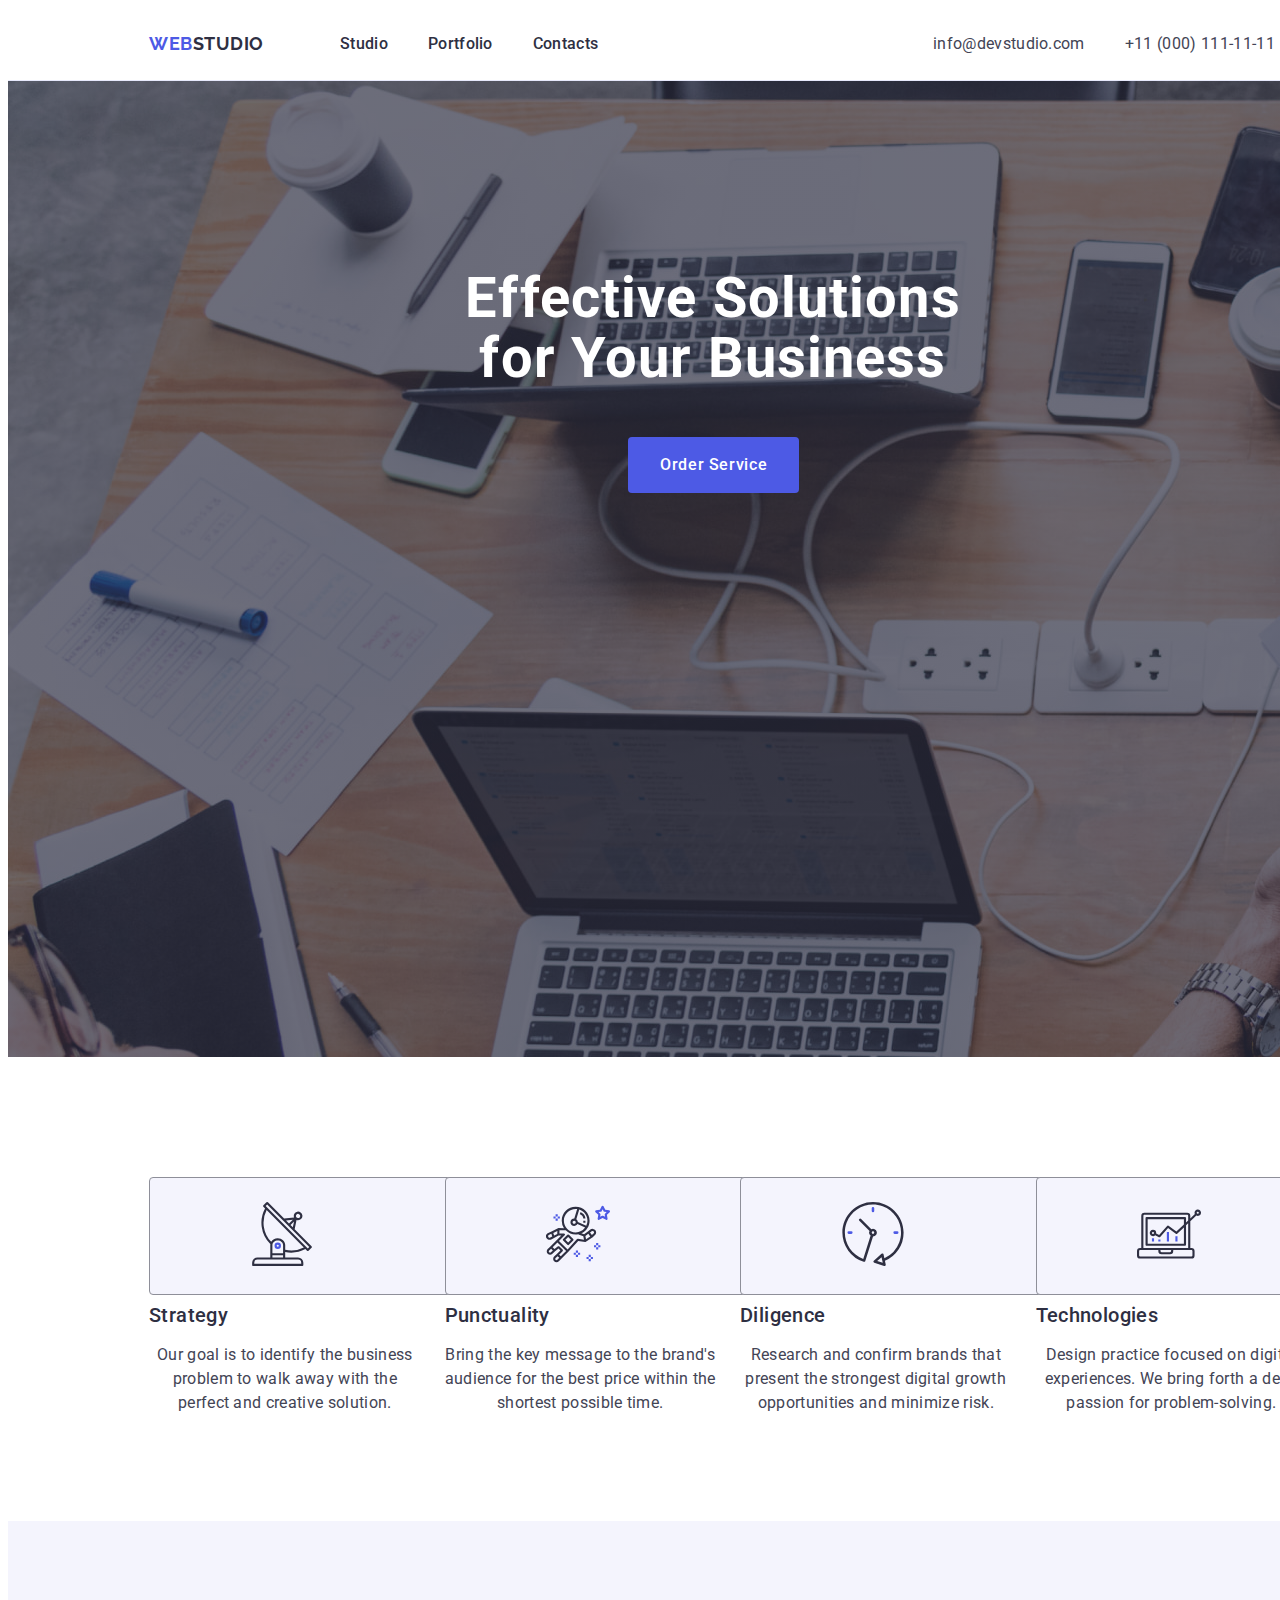
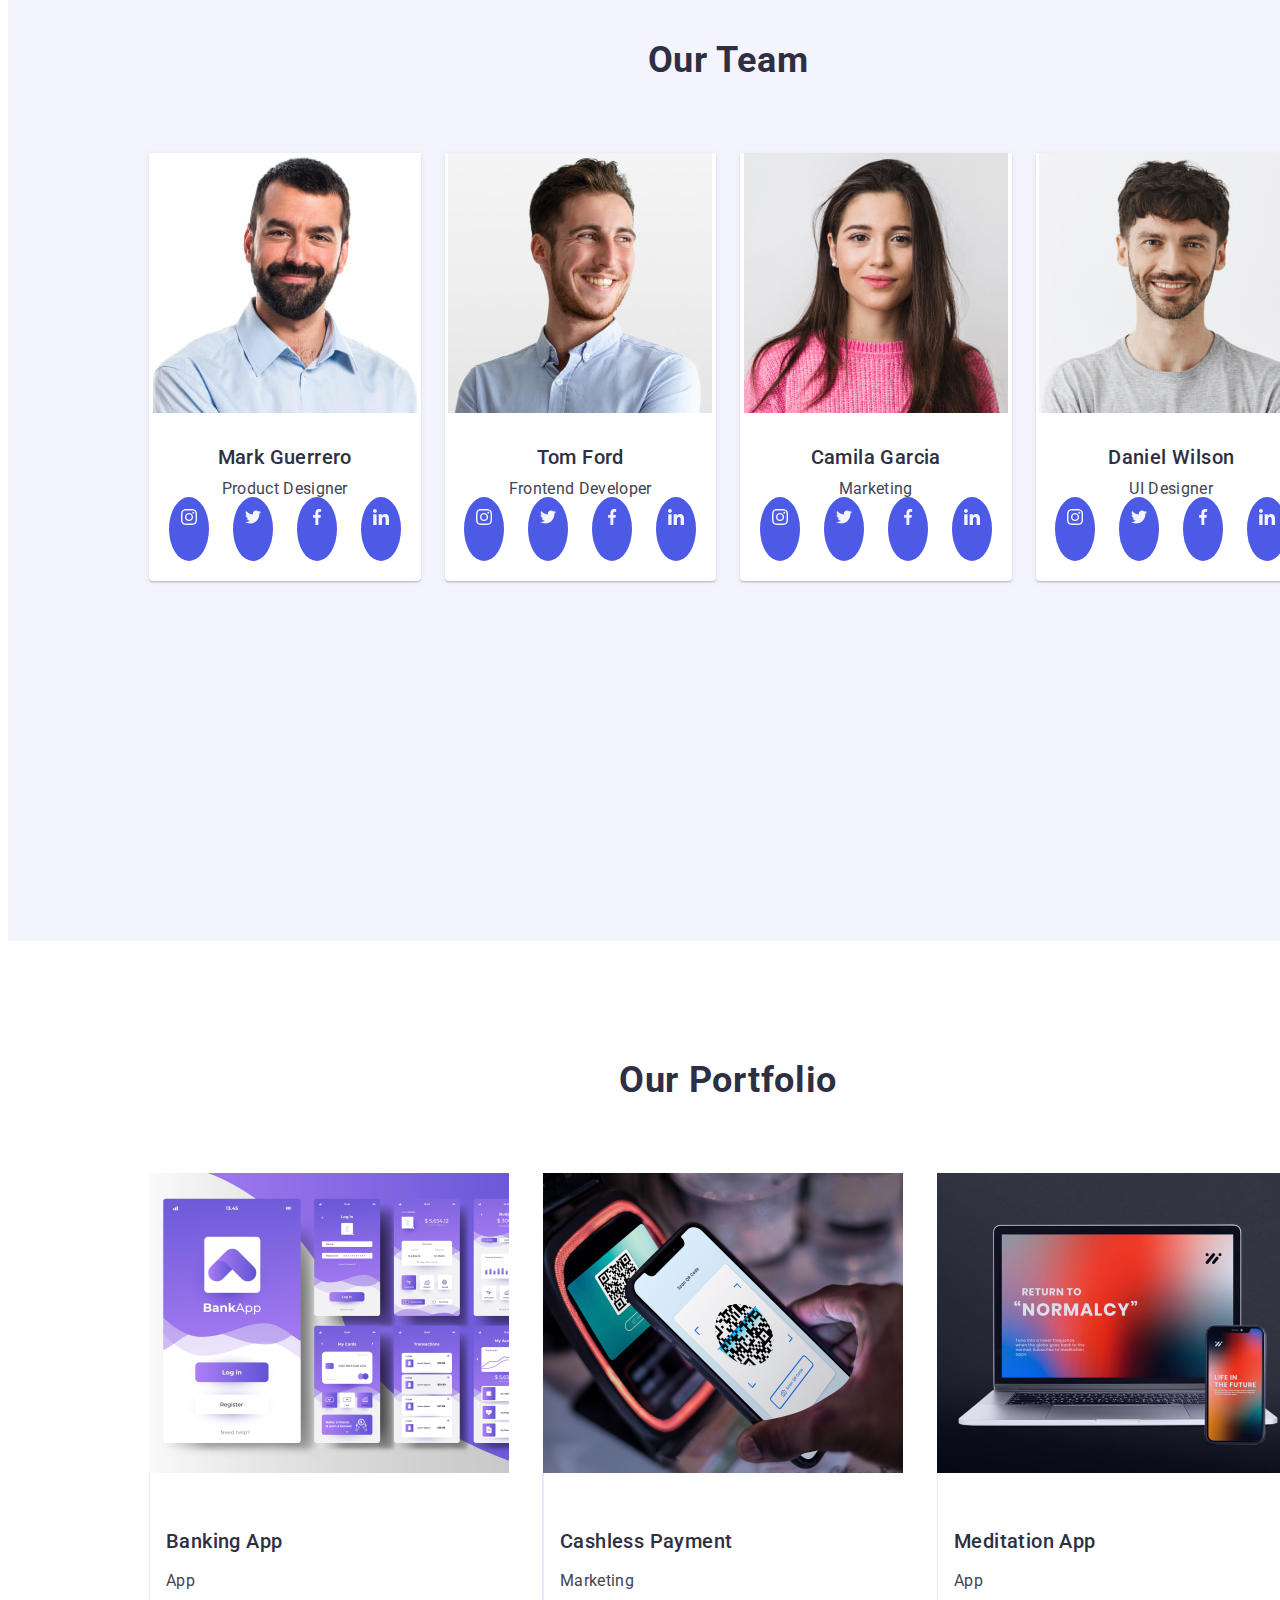
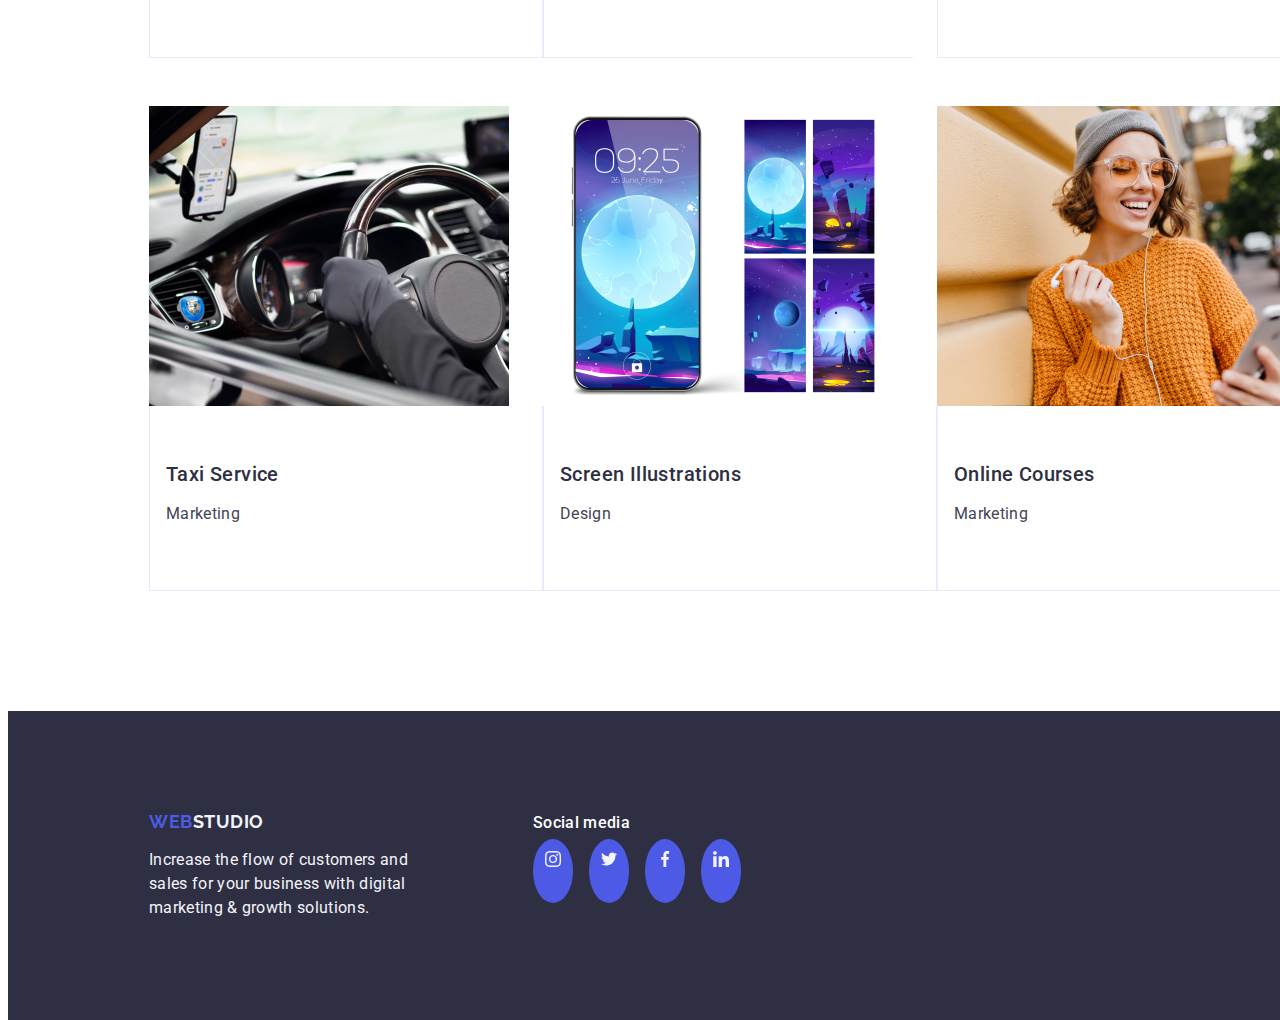
==== index.html @ 37018d2a "add all files" ====
<!DOCTYPE html>
<html lang="en">
  <head>
    <meta charset="UTF-8" />
    <meta name="viewport" content="width=device-width, initial-scale=1.0" />
    <link rel="preconnect" href="https://fonts.googleapis.com" />
    <link rel="preconnect" href="https://fonts.gstatic.com" crossorigin />
    <link
      href="https://fonts.googleapis.com/css2?family=Raleway:wght@700&family=Roboto:wght@400;500;700&display=swap"
      rel="stylesheet"
    />
    <link
      rel="stylesheet"
      href="https://cdnjs.cloudflare.com/ajax/libs/modern-normalize/3.0.1/modern-normalize.min.css"
      integrity="sha512-q6WgHqiHlKyOqslT/lgBgodhd03Wp4BEqKeW6nNtlOY4quzyG3VoQKFrieaCeSnuVseNKRGpGeDU3qPmabCANg=="
      crossorigin="anonymous"
      referrerpolicy="no-referrer"
    />
    <link rel="stylesheet" href="./css/styles.css" />
    <title>WebStudio</title>
  </head>
  <body>
    <svg xmlns="http://www.w3.org/2000/svg" width="752" height="32">
      <symbol id="antenna-icon" viewBox="0 0 32 32">
        <path
          fill="#2e2f42"
          d="m30.773 22.098-8.443-8.505.937-4.615c.242.094.499.144.758.146h.006a2.159 2.159 0 1 0-2.008-1.435l-4.96.605L8.972.161a.534.534 0 0 0-.377-.16.532.532 0 0 0-.373.155L6.709 1.66a.534.534 0 0 0 0 .754l.814.826a14.943 14.943 0 0 0 2.519 17.663.513.513 0 0 0 .146.098c-.034.18-.051.364-.052.547v6.187h-6.4a2.67 2.67 0 0 0-2.667 2.667v1.067c0 .295.239.533.533.533h24.533a.533.533 0 0 0 .533-.533v-1.067a2.67 2.67 0 0 0-2.667-2.667h-6.4v-2.742a15.09 15.09 0 0 0 3.049.32 14.854 14.854 0 0 0 7.04-1.783l.818.823a.534.534 0 0 0 .377.16.532.532 0 0 0 .373-.155l1.513-1.504a.534.534 0 0 0 0-.754zM23.28 6.233a1.067 1.067 0 1 1 .753 1.822h-.003a1.067 1.067 0 0 1-.747-1.823h-.002zm-1.256 3.505-.598 2.946-1.175-1.182 1.774-1.763zm-.605-.902-1.92 1.909-1.485-1.493 3.405-.415zM24.004 28.8a1.6 1.6 0 0 1 1.6 1.6v.533H2.137V30.4a1.6 1.6 0 0 1 1.6-1.6h20.267zm-7.467-2.133v1.067h-5.333v-1.067h5.333zM11.204 25.6v-4.053c0-1.294 1.196-2.347 2.667-2.347s2.667 1.053 2.667 2.347V25.6h-5.333zm6.4-1.696v-2.357c0-1.882-1.675-3.413-3.733-3.413a3.8 3.8 0 0 0-3.281 1.786A13.87 13.87 0 0 1 8.311 4.033l18.602 18.708a13.818 13.818 0 0 1-9.309 1.163zm11.289-.684L7.836 2.039l.755-.752 7.935 7.98c.004 0 .006.007.01.01l13.115 13.191-.757.752z"
        />
        <path
          fill="#4d5ae5"
          d="M13.876 20.267h-.005a1.6 1.6 0 1 0-.004 3.2h.005a1.6 1.6 0 1 0 .004-3.2zm.373 1.978a.534.534 0 0 1-.752-.756.534.534 0 0 1 .373-.155.534.534 0 0 1 .374.911h.005z"
        />
      </symbol>
      <symbol id="astronaut-icon" viewBox="0 0 32 32">
        <path
          fill="#4d5ae5"
          d="M31.974 4.524a.534.534 0 0 0-.43-.363l-1.91-.278-.855-1.731c-.179-.365-.777-.365-.956 0l-.855 1.731-1.91.278a.535.535 0 0 0-.296.91l1.383 1.348-.326 1.903c-.034.2.048.402.212.522a.53.53 0 0 0 .562.04l1.709-.899 1.709.899a.536.536 0 0 0 .775-.563l-.326-1.903 1.383-1.348a.536.536 0 0 0 .135-.547zm-2.463 1.327a.534.534 0 0 0-.153.472l.191 1.114-1-.526a.533.533 0 0 0-.498 0l-1.001.526.191-1.114a.534.534 0 0 0-.153-.472l-.81-.789 1.119-.163a.532.532 0 0 0 .402-.292l.5-1.013.5 1.013a.535.535 0 0 0 .402.292l1.119.163-.809.789zM26.133 20.522h-1.067v1.067h1.067v-1.067zM26.133 22.656h-1.067v1.067h1.067v-1.067zM27.2 21.589h-1.067v1.067H27.2v-1.067zM25.067 21.589H24v1.067h1.067v-1.067zM22.4 26.389h-1.067v1.067H22.4v-1.067zM22.4 28.522h-1.067v1.067H22.4v-1.067zM23.467 27.456H22.4v1.067h1.067v-1.067zM21.333 27.456h-1.067v1.067h1.067v-1.067zM16 24.256h-1.067v1.067H16v-1.067zM16 26.389h-1.067v1.067H16v-1.067zM17.067 25.322H16v1.067h1.067v-1.067zM14.933 25.322h-1.067v1.067h1.067v-1.067zM5.867 6.122H4.8v1.067h1.067V6.122zM5.867 8.255H4.8v1.067h1.067V8.255z"
        />
        <path
          fill="#4d5ae5"
          d="M6.933 7.189H5.866v1.067h1.067V7.189zM4.8 7.189H3.733v1.067H4.8V7.189z"
        />
        <path
          fill="#2e2f42"
          d="M24.715 14.159a1.775 1.775 0 0 0-1.188-.705 1.778 1.778 0 0 0-1.34.352l-1.252.96-1.898 1.417-1.358-.541c2.421-1.086 4.114-3.508 4.114-6.32 0-3.823-3.123-6.933-6.961-6.933s-6.961 3.11-6.961 6.933a6.86 6.86 0 0 0 1.12 3.758l-2.764-.024h-.005c-.009 0-.015.004-.023.005a.515.515 0 0 0-.155.031l-.038.013c-.006.003-.013.003-.019.006l-3.233 1.596-.001.001-1.893.911a.397.397 0 0 0-.063.035 1.779 1.779 0 0 0-.598 2.295c.22.429.595.745 1.056.889a1.776 1.776 0 0 0 1.378-.128l1.388-.738 2.264-1.169 1.357-.008L2.2 22.211l-.002.001-1.339 1.333c-.316.315-.49.732-.49 1.178s.174.863.49 1.179c.325.323.752.485 1.179.485s.854-.162 1.18-.485l1.314-1.309 1.741-1.3.901.897-1.762 1.754-.002.001-1.339 1.333c-.316.315-.49.732-.49 1.178s.174.863.49 1.179c.325.323.753.485 1.18.485s.855-.162 1.18-.485l3.482-3.467.001-.002 1.01-1-.004-.004c.006-.006.015-.009.022-.015l5.166-5.658 3.471.494a.52.52 0 0 0 .262-.033c.018-.006.033-.015.05-.023.019-.01.039-.015.058-.027l3.213-2.133c.012-.008.018-.021.029-.029.013-.01.029-.014.041-.026l1.271-1.191c.662-.62.753-1.635.212-2.362zM2.13 17.77a.714.714 0 0 1-.558.052.717.717 0 0 1-.213-1.26l1.314-.632.449 1.313-.992.527zm3.498-1.828-1.548.8-.439-1.283 2.027-1.001-.04 1.484zm15.099-6.62a5.79 5.79 0 0 1-.599 2.559l-4.181-1.899a1.863 1.863 0 0 0-.788-1.388l1.464-4.86c2.378.756 4.105 2.974 4.105 5.588zm-11.789 0c0-3.235 2.644-5.867 5.894-5.867.253 0 .5.021.745.052l-1.432 4.754c-.019-.001-.037-.006-.057-.006-1.033 0-1.873.837-1.873 1.867s.84 1.867 1.873 1.867c.694 0 1.294-.383 1.618-.945l3.862 1.755a5.894 5.894 0 0 1-4.737 2.39c-3.25 0-5.894-2.632-5.894-5.867zm5.956.8c0 .441-.362.8-.806.8s-.806-.359-.806-.8c0-.441.362-.8.806-.8s.806.359.806.8zM2.465 25.146a.608.608 0 0 1-.854.001.592.592 0 0 1 0-.844l.962-.958.851.848-.959.955zm3.214 3.734a.608.608 0 0 1-.855.001.592.592 0 0 1 0-.844l.963-.959.852.848-.96.955zm3.481-3.469-.002.001-1.765 1.76-.852-.848 1.763-1.755.002-.001c.04-.04.065-.088.09-.135.007-.014.02-.026.026-.04.017-.041.019-.085.026-.129.003-.025.014-.047.014-.073 0-.036-.013-.07-.02-.106-.006-.032-.006-.065-.019-.095a.55.55 0 0 0-.091-.138c-.01-.012-.014-.027-.025-.038h-.001l-.001-.002-1.607-1.6c-.017-.017-.039-.024-.058-.038a.507.507 0 0 0-.087-.058.515.515 0 0 0-.093-.033.507.507 0 0 0-.103-.02.5.5 0 0 0-.095.005.53.53 0 0 0-.104.02.477.477 0 0 0-.094.045c-.02.011-.042.015-.061.029L4.23 23.486l-.901-.897 2.399-2.386 4.361 4.289-.928.919zm6.819-7.017c-.015-.002-.03.004-.045.003a.556.556 0 0 0-.3.075.492.492 0 0 0-.083.061c-.013.011-.028.017-.04.029l-4.698 5.146-4.328-4.257 2.833-2.818a.534.534 0 0 0-.379-.911v-.001l-2.219.013.028-1.607 3.104.027a6.947 6.947 0 0 0 4.981 2.101c.437 0 .864-.045 1.279-.123.04.032.079.065.13.085l2.41.96.152.758.178.885-3.003-.427zm4.041.178-.313-1.558 1.446-1.08.947 1.257-2.08 1.381zm3.754-2.831-.838.785-.931-1.236.831-.637a.735.735 0 0 1 .543-.143.718.718 0 0 1 .48.284.713.713 0 0 1-.085.947z"
        />
        <path
          fill="#2e2f42"
          d="m13.602 18.544-2.143-2.133a.534.534 0 0 0-.753 0l-2.142 2.133a.537.537 0 0 0 0 .756l2.142 2.133a.536.536 0 0 0 .753 0l2.143-2.133a.535.535 0 0 0 0-.756zm-2.519 1.759-1.387-1.381 1.387-1.381 1.387 1.381-1.387 1.381zM17.164 5.071l-.258 1.036c.071.018 1.738.452 1.738 2.149h1.067c0-2.017-1.666-2.965-2.547-3.185zM19.711 9.322h-1.067v1.067h1.067V9.322z"
        />
      </symbol>
      <symbol id="clock-icon" viewBox="0 0 32 32">
        <path
          fill="#2e2f42"
          d="M31.297 15.301C31.295 6.849 24.442-.002 15.989 0S.686 6.855.688 15.308a15.304 15.304 0 0 0 10.649 14.576.662.662 0 0 0 .529-.065.637.637 0 0 0 .283-.356l3.865-12.25a1.912 1.912 0 1 0-.84-3.635l-5.106-5.107a.637.637 0 0 0-.902.902l5.103 5.109a1.876 1.876 0 0 0 .536 2.309l-3.683 11.673C3.844 25.783.118 17.71 2.799 10.432S13.553-.572 20.831 2.109c7.278 2.681 11.004 10.754 8.323 18.032a14.042 14.042 0 0 1-7.462 7.973l-.398-1.874a.637.637 0 0 0-1.049-.344l-3.837 3.426a.637.637 0 0 0 .231 1.084l4.899 1.564a.638.638 0 0 0 .819-.74l-.391-1.839a15.255 15.255 0 0 0 9.329-14.089zm-15.305-.637a.638.638 0 1 1 0 1.277.638.638 0 0 1 0-1.277zm2.101 14.864 2.184-1.948.603 2.84-2.787-.892z"
        />
        <path
          fill="#4d5ae5"
          d="M15.354 3.185V4.46a.638.638 0 1 0 1.276 0V3.185a.638.638 0 0 0-1.276 0zM3.876 14.664a.638.638 0 0 0 0 1.276h1.275a.638.638 0 1 0 0-1.276H3.876zM28.108 15.939a.638.638 0 1 0 0-1.276h-1.275a.638.638 0 0 0 0 1.276h1.275z"
        />
      </symbol>
      <symbol id="diagram-icon" viewBox="0 0 32 32">
        <path
          fill="#4d5ae5"
          d="M14.925 14.965h1.066v4.798h-1.066v-4.797zM19.19 17.097h1.066v2.665H19.19v-2.665zM10.661 18.696h1.066v1.066h-1.066v-1.066zM7.463 18.163h1.066v1.599H7.463v-1.599z"
        />
        <path
          fill="#2e2f42"
          d="M1.599 28.291h25.587a1.6 1.6 0 0 0 1.599-1.599V24.56a1.6 1.6 0 0 0-1.599-1.599h-.533V9.668L29.681 6.8a1.608 1.608 0 1 0-.746-.763L26.654 8.2V6.97a1.6 1.6 0 0 0-1.599-1.599H3.733A1.6 1.6 0 0 0 2.134 6.97v15.992h-.533a1.6 1.6 0 0 0-1.599 1.599v2.132a1.6 1.6 0 0 0 1.599 1.599zM30.384 4.837a.533.533 0 1 1 0 1.067.533.533 0 0 1 0-1.067zM3.198 6.969c0-.294.239-.533.533-.533h21.322c.294 0 .533.239.533.533v2.239l-1.066 1.013V8.035a.533.533 0 0 0-.533-.533H4.797a.533.533 0 0 0-.533.533v13.326c0 .294.239.533.533.533h19.19a.533.533 0 0 0 .533-.533v-9.674l1.066-1.01v12.284H3.198V6.969zm4.798 6.93a1.598 1.598 0 1 0 1.107 2.749l1.853.93a.532.532 0 0 0 .636-.123l3.939-4.431 3.872 2.901a.533.533 0 0 0 .686-.039l3.365-3.188v8.131H5.33V8.569h18.124v2.66l-3.771 3.572-3.904-2.927a.533.533 0 0 0-.718.072l-3.993 4.493-1.493-.746c.011-.064.018-.129.02-.193a1.6 1.6 0 0 0-1.599-1.599zm.533 1.599a.533.533 0 1 1-1.067 0 .533.533 0 0 1 1.067 0zm3.198 8.529h5.331v.533a.533.533 0 0 1-.533.533h-4.264a.533.533 0 0 1-.533-.533v-.533zm-10.661.533c0-.294.239-.533.533-.533h9.062v.533a1.6 1.6 0 0 0 1.599 1.599h4.264a1.6 1.6 0 0 0 1.599-1.599v-.533h9.062c.294 0 .533.239.533.533v2.132a.533.533 0 0 1-.533.533H1.598a.533.533 0 0 1-.533-.533V24.56z"
        />
      </symbol>
      <symbol id="facebook-icon" viewBox="0 0 32 32">
        <path
          fill="#f4f4fd"
          d="M21.329 5.313h2.921V.225C23.746.156 22.013 0 19.994 0c-4.212 0-7.097 2.649-7.097 7.519V12H8.249v5.688h4.648V32h5.699V17.689h4.46l.708-5.688h-5.169V8.082c.001-1.644.444-2.769 2.735-2.769z"
        />
      </symbol>
      <symbol id="instagram-icon" viewBox="0 0 32 32">
        <path
          fill="#f4f4fd"
          d="M31.969 9.408c-.075-1.7-.35-2.869-.744-3.882a7.803 7.803 0 0 0-1.85-2.838A7.867 7.867 0 0 0 26.543.844C25.524.45 24.361.175 22.661.1 20.948.019 20.404 0 16.06 0s-4.888.019-6.595.094c-1.7.075-2.869.35-3.882.744a7.803 7.803 0 0 0-2.838 1.85A7.867 7.867 0 0 0 .901 5.52C.507 6.539.232 7.702.157 9.402c-.081 1.713-.1 2.257-.1 6.601s.019 4.888.094 6.595c.075 1.7.35 2.869.744 3.882a7.895 7.895 0 0 0 1.85 2.838 7.867 7.867 0 0 0 2.832 1.844c1.019.394 2.182.669 3.882.744 1.706.075 2.25.094 6.595.094s4.888-.019 6.595-.094c1.7-.075 2.869-.35 3.882-.744a8.181 8.181 0 0 0 4.682-4.682c.394-1.019.669-2.182.744-3.882.075-1.707.094-2.25.094-6.595s-.006-4.888-.081-6.595zm-2.882 13.065c-.069 1.563-.331 2.407-.55 2.969a5.31 5.31 0 0 1-3.038 3.038c-.563.219-1.413.481-2.969.55-1.688.075-2.194.094-6.464.094s-4.782-.019-6.464-.094c-1.563-.069-2.407-.331-2.969-.55a4.926 4.926 0 0 1-1.838-1.194 4.974 4.974 0 0 1-1.194-1.838c-.219-.563-.481-1.413-.55-2.969-.075-1.688-.094-2.194-.094-6.464s.019-4.782.094-6.464c.069-1.563.331-2.407.55-2.969a4.868 4.868 0 0 1 1.2-1.838A4.974 4.974 0 0 1 6.639 3.55c.563-.219 1.413-.481 2.969-.55 1.688-.075 2.194-.094 6.464-.094 4.276 0 4.782.019 6.464.094 1.563.069 2.407.331 2.969.55a4.914 4.914 0 0 1 1.838 1.194 4.974 4.974 0 0 1 1.194 1.838c.219.563.481 1.413.55 2.969.075 1.688.094 2.194.094 6.464s-.019 4.77-.094 6.458z"
        />
        <path
          fill="#f4f4fd"
          d="M16.059 7.783c-4.538 0-8.22 3.682-8.22 8.22s3.682 8.22 8.22 8.22 8.22-3.682 8.22-8.22-3.682-8.22-8.22-8.22zm0 13.552a5.333 5.333 0 0 1 0-10.664 5.333 5.333 0 0 1 0 10.664zM26.524 7.458a1.919 1.919 0 1 1-3.838 0 1.919 1.919 0 0 1 3.838 0z"
        />
      </symbol>
      <symbol id="linkedin-icon" viewBox="0 0 32 32">
        <path
          fill="#f4f4fd"
          d="M31.992 32v-.001H32V20.263c0-5.741-1.236-10.164-7.948-10.164-3.227 0-5.392 1.771-6.276 3.449h-.093v-2.913h-6.364v21.364h6.627V21.42c0-2.785.528-5.479 3.977-5.479 3.399 0 3.449 3.179 3.449 5.657v10.401h6.62zM.528 10.636h6.635V32H.528V10.636zM3.843 0C1.722 0 0 1.721 0 3.843s1.721 3.879 3.843 3.879c2.121 0 3.843-1.757 3.843-3.879A3.846 3.846 0 0 0 3.843 0z"
        />
      </symbol>
      <symbol id="twitter-icon" viewBox="0 0 32 32">
        <path
          fill="#f4f4fd"
          d="M32 6.078c-1.19.522-2.458.868-3.78 1.036a6.523 6.523 0 0 0 2.886-3.626 13.11 13.11 0 0 1-4.16 1.588A6.574 6.574 0 0 0 22.154 3c-3.632 0-6.556 2.948-6.556 6.562 0 .52.044 1.02.152 1.496-5.454-.266-10.28-2.88-13.522-6.862a6.605 6.605 0 0 0-.898 3.316 6.57 6.57 0 0 0 2.914 5.452 6.479 6.479 0 0 1-2.964-.808v.072c0 3.188 2.274 5.836 5.256 6.446a6.548 6.548 0 0 1-1.72.216 5.8 5.8 0 0 1-1.242-.112c.85 2.598 3.262 4.508 6.13 4.57a13.182 13.182 0 0 1-8.134 2.798c-.538 0-1.054-.024-1.57-.09A18.469 18.469 0 0 0 10.064 29c12.072 0 18.672-10 18.672-18.668 0-.29-.01-.57-.024-.848A13.087 13.087 0 0 0 32 6.078z"
        />
      </symbol>
    </svg>
    <header class="top-line">
      <div class="container header-cont">
        <nav class="header">
          <a href="./index.html" class="link-logo webstudio"
            >Web<span class="logo">Studio</span></a
          >
          <ul class="nav">
            <li><a class="link" href="./index.html">Studio</a></li>
            <li><a class="link" href="">Portfolio</a></li>
            <li><a class="link" href="">Contacts</a></li>
          </ul>
        </nav>
        <address class="contacts">
          <ul class="cont">
            <li class="cont-addr">
              <a class="email" href="mailto:info@devstudio.com"
                >info@devstudio.com</a
              >
            </li>
            <li class="cont-addr">
              <a class="tel" href="tel:+110001111111">+11 (000) 111-11-11</a>
            </li>
          </ul>
        </address>
      </div>
    </header>
    <main>
      <section class="hero-image effect">
        <div class="container">
          <h1 class="solutions">Effective Solutions for Your Business</h1>
          <button class="btn" type="button">Order Service</button>
        </div>
      </section>
      <section class="section">
        <div class="container">
          <h2 class="our-team visually-hidden">Our advanced</h2>
          <ul class="advanced">
            <li class="adv">
              <div class="adv-icon">
                <svg class="icon" width="64" height="64">
                  <use href="#antenna-icon"></use>
                </svg>
              </div>
              <h3 class="advanced-list">Strategy</h3>
              <p class="adv-text">
                Our goal is to identify the business problem to walk away with
                the perfect and creative solution.
              </p>
            </li>
            <li class="adv">
              <div class="adv-icon">
                <svg class="icon" width="64" height="64">
                  <use href="#astronaut-icon"></use>
                </svg>
              </div>
              <h3 class="advanced-list">Punctuality</h3>
              <p class="adv-text">
                Bring the key message to the brand's audience for the best price
                within the shortest possible time.
              </p>
            </li>
            <li class="adv">
              <div class="adv-icon">
                <svg class="icon" width="64" height="64">
                  <use href="#clock-icon"></use>
                </svg>
              </div>
              <h3 class="advanced-list">Diligence</h3>
              <p class="adv-text">
                Research and confirm brands that present the strongest digital
                growth opportunities and minimize risk.
              </p>
            </li>
            <li class="adv">
              <div class="adv-icon">
                <svg class="icon" width="64" height="64">
                  <use href="#diagram-icon"></use>
                </svg>
              </div>
              <h3 class="advanced-list">Technologies</h3>
              <p class="adv-text">
                Design practice focused on digital experiences. We bring forth a
                deep passion for problem-solving.
              </p>
            </li>
          </ul>
        </div>
      </section>
      <section class="section backgr">
        <div class="container">
          <h2 class="our-team">Our Team</h2>
          <ul class="team">
            <li class="foto">
              <img
                src="./images/team/mark.jpg"
                alt="Mark Guerrero"
                width="264"
                height="260"
              />
              <div class="personal">
                <h3 class="advanced-list">Mark Guerrero</h3>
                <p class="adv-text">Product Designer</p>
                <ul class="social">
                  <li class="social-list">
                    <svg class="icon" width="16" height="16">
                      <use href="#instagram-icon"></use>
                    </svg>
                  </li>
                  <li class="social-list">
                    <svg class="icon" width="16" height="16">
                      <use href="#twitter-icon"></use>
                    </svg>
                  </li>
                  <li class="social-list">
                    <svg class="icon" width="16" height="16">
                      <use href="#facebook-icon"></use>
                    </svg>
                  </li>
                  <li class="social-list">
                    <svg class="icon" width="16" height="16">
                      <use href="#linkedin-icon"></use>
                    </svg>
                  </li>
                </ul>
              </div>
            </li>
            <li class="foto">
              <img
                src="./images/team/tom.jpg"
                alt="Tom Ford"
                width="264"
                height="260"
              />
              <div class="personal">
                <h3 class="advanced-list">Tom Ford</h3>
                <p class="adv-text">Frontend Developer</p>
                <ul class="social">
                  <li class="social-list">
                    <svg class="icon" width="16" height="16">
                      <use href="#instagram-icon"></use>
                    </svg>
                  </li>
                  <li class="social-list">
                    <svg class="icon" width="16" height="16">
                      <use href="#twitter-icon"></use>
                    </svg>
                  </li>
                  <li class="social-list">
                    <svg class="icon" width="16" height="16">
                      <use href="#facebook-icon"></use>
                    </svg>
                  </li>
                  <li class="social-list">
                    <svg class="icon" width="16" height="16">
                      <use href="#linkedin-icon"></use>
                    </svg>
                  </li>
                </ul>
              </div>
            </li>
            <li class="foto">
              <img
                src="./images/team/camila.jpg"
                alt="Camila Garcia"
                width="264"
                height="260"
              />
              <div class="personal">
                <h3 class="advanced-list">Camila Garcia</h3>
                <p class="adv-text">Marketing</p>
                <ul class="social">
                  <li class="social-list">
                    <svg class="icon" width="16" height="16">
                      <use href="#instagram-icon"></use>
                    </svg>
                  </li>
                  <li class="social-list">
                    <svg class="icon" width="16" height="16">
                      <use href="#twitter-icon"></use>
                    </svg>
                  </li>
                  <li class="social-list">
                    <svg class="icon" width="16" height="16">
                      <use href="#facebook-icon"></use>
                    </svg>
                  </li>
                  <li class="social-list">
                    <svg class="icon" width="16" height="16">
                      <use href="#linkedin-icon"></use>
                    </svg>
                  </li>
                </ul>
              </div>
            </li>
            <li class="foto">
              <img
                src="./images/team/daniel.jpg"
                alt="Daniel Wilson"
                width="264"
                height="260"
              />
              <div class="personal">
                <h3 class="advanced-list">Daniel Wilson</h3>
                <p class="adv-text">UI Designer</p>
                <ul class="social">
                  <li class="social-list">
                    <svg class="icon" width="16" height="16">
                      <use href="#instagram-icon"></use>
                    </svg>
                  </li>
                  <li class="social-list">
                    <svg class="icon" width="16" height="16">
                      <use href="#twitter-icon"></use>
                    </svg>
                  </li>
                  <li class="social-list">
                    <svg class="icon" width="16" height="16">
                      <use href="#facebook-icon"></use>
                    </svg>
                  </li>
                  <li class="social-list">
                    <svg class="icon" width="16" height="16">
                      <use href="#linkedin-icon"></use>
                    </svg>
                  </li>
                </ul>
              </div>
            </li>
          </ul>
        </div>
      </section>
      <section class="section">
        <div class="container">
          <h2 class="our-team">Our Portfolio</h2>
          <ul class="portf-list">
            <li class="portf-table">
              <img
                src="./images/portfolio/banking-app.jpg"
                alt="Banking app"
                width="360"
                height="300"
              />
              <div class="portf-img">
                <h3 class="advanced-list">Banking App</h3>
                <p class="adv-text">App</p>
              </div>
            </li>
            <li class="portf-table over">
              <img
                src="./images/portfolio/cashless-payment.jpg"
                alt="Cashless payment"
                width="360"
                height="300"
              />
              <div class="overlay">
                14 Stylish and User-Friendly App Design Concepts · Task Manager
                App · Calorie Tracker App · Exotic Fruit Ecommerce App · Cloud
                Storage App
              </div>
              <div class="portf-img">
                <h3 class="advanced-list">Cashless Payment</h3>
                <p class="adv-text">Marketing</p>
              </div>
            </li>
            <li class="portf-table">
              <img
                src="./images/portfolio/meditation-app.jpg"
                alt="Meditation app"
                width="360"
                height="300"
              />
              <div class="portf-img">
                <h3 class="advanced-list">Meditation App</h3>
                <p class="adv-text">App</p>
              </div>
            </li>
            <li class="portf-table">
              <img
                src="./images/portfolio/taxi-service.jpg"
                alt="Taxi service"
                width="360"
                height="300"
              />
              <div class="portf-img">
                <h3 class="advanced-list">Taxi Service</h3>
                <p class="adv-text">Marketing</p>
              </div>
            </li>
            <li class="portf-table">
              <img
                src="./images/portfolio/screen-illustrations.jpg"
                alt="Screen illustrations"
                width="360"
                height="300"
              />
              <div class="portf-img">
                <h3 class="advanced-list">Screen Illustrations</h3>
                <p class="adv-text">Design</p>
              </div>
            </li>
            <li class="portf-table">
              <img
                src="./images/portfolio/online-courses.jpg"
                alt="Online courses"
                width="360"
                height="300"
              />
              <div class="portf-img">
                <h3 class="advanced-list">Online Courses</h3>
                <p class="adv-text">Marketing</p>
              </div>
            </li>
          </ul>
        </div>
      </section>
    </main>
    <footer class="foot">
      <div class="container footer">
        <div>
          <a href="./index.html" class="link-logo"
            >Web<span class="logo-foot">Studio</span></a
          >
          <p class="text-foot">
            Increase the flow of customers and sales for your business with
            digital marketing & growth solutions.
          </p>
        </div>
        <div class="social-media">
          <p class="social-foot-text">Social media</p>
          <ul class="social-foot">
            <li class="social-list">
              <svg class="icon" width="16" height="16">
                <use href="#instagram-icon"></use>
              </svg>
            </li>
            <li class="social-list">
              <svg class="icon" width="16" height="16">
                <use href="#twitter-icon"></use>
              </svg>
            </li>
            <li class="social-list">
              <svg class="icon" width="16" height="16">
                <use href="#facebook-icon"></use>
              </svg>
            </li>
            <li class="social-list">
              <svg class="icon" width="16" height="16">
                <use href="#linkedin-icon"></use>
              </svg>
            </li>
          </ul>
        </div>
      </div>
    </footer>
  </body>
</html>
---- css/styles.css ----
body {
  font-family: "Roboto", sans-serif;
  font-weight: 400;
  font-style: normal;
  color: #434455;
  background: #fff;
  width: 1440px;
  height: 3300px;
  min-height: 100vh;
  display: flex;
  flex-direction: column;
}
h1,
h2,
h3,
h4,
h5,
h6,
p {
  margin-top: 0;
  margin-bottom: 0;
}

ul {
  margin-top: 0;
  margin-bottom: 0;
  padding-left: 0;
}
img {
  display: block;
}
.container {
  width: 1158px;
  margin: 0 auto;
  padding: 0 15px;
}
.header {
  display: flex;
  align-items: center;
}
.header-cont {
  display: flex;
}

.roboto-medium {
  font-family: "Roboto", sans-serif;
  font-weight: 500;
  font-style: normal;
}

.roboto-bold {
  font-family: "Roboto", sans-serif;
  font-weight: 700;
  font-style: normal;
}

.raleway-bold {
  font-family: "Raleway", sans-serif;
  font-optical-sizing: auto;
  font-weight: 700;
  font-style: normal;
}
.top-line {
  background: #fff;
  width: 1440px;
  height: 72px;
  border-bottom: 1px solid #e7e9fc;
}
.link-logo {
  font-weight: 700;
  font-size: 18px;
  line-height: 1.17;
  letter-spacing: 0.03em;
  text-transform: uppercase;
  color: #4d5ae5;
  font-family: "Raleway", sans-serif;
  display: inline-block;
  margin-bottom: 16px;
}
.webstudio {
  display: flex;
  align-items: center;
  justify-content: flex-start;
  flex-direction: row;
  gap: 0px;
  width: 115px;
  height: 24px;
  margin-top: 24px;
  margin-bottom: 24px;
  margin-right: 76px;
}
.nav {
  display: flex;
  align-items: flex-start;
  justify-content: flex-start;
  flex-direction: row;
  gap: 40px;
  width: 261px;
  height: 24px;
  margin-top: 24px;
  margin-bottom: 24px;
  margin-right: 332px;
}

.logo {
  text-transform: uppercase;
  font-weight: 700;
  font-size: 18px;
  line-height: 1.17;
  letter-spacing: 0.03em;
  text-transform: uppercase;
  color: #2e2f42;
  font-family: "Raleway", sans-serif;
}
.email {
  font-weight: 400;
  font-size: 16px;
  line-height: 1.5;
  letter-spacing: 0.02em;
  color: #434455;
  font-family: "Roboto", sans-serif;
  transition-property: color;
  transition-duration: 250ms;
  transition-timing-function: cubic-bezier(0.4, 0, 0.2, 1);
}
.email:hover {
  font-weight: 400;
  font-size: 16px;
  line-height: 1.5;
  letter-spacing: 0.02em;
  color: #404bbf;
  font-family: "Roboto", sans-serif;
}
.email:focus {
  font-weight: 400;
  font-size: 16px;
  line-height: 1.5;
  letter-spacing: 0.02em;
  color: #404bbf;
  font-family: "Roboto", sans-serif;
}
.tel {
  font-weight: 400;
  font-size: 16px;
  line-height: 1.5;
  letter-spacing: 0.02em;
  color: #434455;
  font-family: "Roboto", sans-serif;
  transition-property: color;
  transition-duration: 250ms;
  transition-timing-function: cubic-bezier(0.4, 0, 0.2, 1);
}
.tel:hover {
  font-weight: 400;
  font-size: 16px;
  line-height: 1.5;
  letter-spacing: 0.02em;
  color: #404bbf;
  font-family: "Roboto", sans-serif;
}
.tel:focus {
  font-weight: 400;
  font-size: 16px;
  line-height: 1.5;
  letter-spacing: 0.02em;
  color: #404bbf;
  font-family: "Roboto", sans-serif;
}
.cont {
  margin-top: 24px;
  margin-bottom: 24px;
  flex-direction: row;
  display: flex;
  align-items: flex-start;
  justify-content: flex-start;
  gap: 40px;
}
.contacts {
  font-style: normal;
  font-weight: 400;
  font-size: 16px;
  line-height: 1.5;
  letter-spacing: 0.02em;
  color: #434455;
  font-family: "Roboto", sans-serif;
  display: flex;
}

.effect {
  width: 1440px;
  height: 600px;
  padding: 188px 0;
}
.hero-image {
  background: #2e2f42;
  background-image: linear-gradient(
      to bottom,
      rgba(46, 47, 66, 0.7),
      rgba(46, 47, 66, 0.7)
    ),
    url(/images/background/people-office\ 1.jpg);
}
a {
  text-decoration: none;
}
main {
  flex-grow: 1;
}
.advanced {
  display: flex;
  height: 224px;
  justify-content: center;
  gap: 24px;
}
.adv {
  display: flex;
  align-items: flex-start;
  justify-content: flex-start;
  flex-direction: column;
  gap: 8px;
  width: calc((100% - 72px) / 4);
  height: 224px;
}

.advanced-list {
  font-weight: 500;
  font-size: 20px;
  line-height: 1.2;
  letter-spacing: 0.02em;
  color: #2e2f42;
  font-family: "Roboto", sans-serif;
  text-align: center;
  margin-bottom: 8px;
}
.adv-text {
  font-weight: 400;
  font-size: 16px;
  line-height: 1.5;
  letter-spacing: 0.02em;
  color: #434455;
  font-family: "Roboto", sans-serif;
  text-align: center;
  margin-bottom: 8px;
}
.adv-icon {
  border: 1px solid #8e8f99;
  border-radius: 4px;
  width: 264px;
  height: 112px;
  background: #f4f4fd;
  background-position: 0 0;
  padding: 24px 100px;
}
.our-team {
  font-weight: 700;
  font-size: 36px;
  line-height: 1.11;
  letter-spacing: 0.02em;
  text-align: center;
  color: #2e2f42;
  font-family: "Roboto", sans-serif;
  text-transform: capitalize;
  margin-bottom: 72px;
}
.foto {
  background-color: #ffffff;
  display: flex;
  align-items: center;
  justify-content: center;
  flex-direction: column;
  border-radius: 0 0 4px 4px;
  width: calc((100% - 72px) / 4);
  height: 428px;
  box-shadow: 0 2px 1px 0 rgba(46, 47, 66, 0.08),
    0 1px 1px 0 rgba(46, 47, 66, 0.16), 0 1px 6px 0 rgba(46, 47, 66, 0.08);
}
.personal {
  margin: 32px 16px;
}
.social-list {
  width: 40px;
  height: 40px;
  background-color: #4d5ae5;
  padding: 12px;
  border-radius: 50%;
}
.social {
  display: flex;
  align-items: center;
  justify-content: center;
  flex-direction: row;
  gap: 24px;
  width: 232px;
  height: 40px;
}

.link {
  display: flex;
  flex-direction: column;
  font-weight: 500;
  font-size: 16px;
  line-height: 1.5;
  letter-spacing: 0.02em;
  color: #2e2f42;
  font-family: "Roboto", sans-serif;
  transition-property: color;
  transition-duration: 250ms;
  transition-timing-function: cubic-bezier(0.4, 0, 0.2, 1);
}
.link:hover {
  font-weight: 500;
  font-size: 16px;
  line-height: 1.5;
  letter-spacing: 0.02em;
  color: #404bbf;
  font-family: "Roboto", sans-serif;
}
.link:hover::after {
  border-radius: 2px;
  width: 48px;
  height: 4px;
  background: #404bbf;
  content: "";
}
.link:focus {
  font-weight: 500;
  font-size: 16px;
  line-height: 1.5;
  letter-spacing: 0.02em;
  color: #404bbf;
  font-family: "Roboto", sans-serif;
}

ul {
  list-style-type: none;
}
.solutions {
  font-weight: 700;
  font-size: 56px;
  line-height: 1.07;
  letter-spacing: 0.02em;
  color: #fff;
  text-align: center;
  max-width: 496px;
  height: 120px;
  margin-left: 316px;
  margin-right: 316px;
  margin-bottom: 48px;
}
.btn {
  transition-property: background;
  transition-duration: 250ms;
  transition-timing-function: cubic-bezier(0.4, 0, 0.2, 1);
  font-family: "Roboto", sans-serif;
  font-weight: 500;
  font-size: 16px;
  line-height: 1.5;
  letter-spacing: 0.04em;
  color: #fff;
  background: #4d5ae5;
  cursor: pointer;
  margin-left: 479px;
  margin-right: 478px;
  margin-bottom: 48px;
  border-radius: 4px;
  min-width: 169px;
  height: 56px;
  padding: 16px 32px;
  display: block;
  align-items: flex-start;
  justify-content: flex-start;
  flex-direction: row;
  gap: 10px;
  border: none;
}
.btn:hover {
  font-family: "Roboto", sans-serif;
  font-weight: 500;
  font-size: 16px;
  line-height: 1.5;
  letter-spacing: 0.04em;
  color: #fff;
  background: #404bbf;
  cursor: pointer;
}
.btn:focus {
  font-family: "Roboto", sans-serif;
  font-weight: 500;
  font-size: 16px;
  line-height: 1.5;
  letter-spacing: 0.04em;
  color: #fff;
  background: #404bbf;
  cursor: pointer;
}
.visually-hidden {
  position: absolute;
  width: 1px;
  height: 1px;
  margin: -1px;
  border: 0;
  padding: 0;

  white-space: nowrap;
  clip-path: inset(100%);
  clip: rect(0 0 0 0);
  overflow: hidden;
}
.section {
  padding: 120px 0;
}
.backgr {
  background: #f4f4fd;
  height: 780px;
}
.team {
  display: flex;
  justify-content: center;
  gap: 24px;
}

.portf-img {
  display: flex;
  align-items: flex-start;
  justify-content: center;
  flex-direction: column;
  gap: 8px;
  border-bottom: 1px solid #e7e9fc;
  border-left: 1px solid #e7e9fc;
  border-right: 1px solid #e7e9fc;
  padding: 32px 16px;
  width: 360px;
  height: 120px;
}
.portf-list {
  display: flex;
  flex-wrap: wrap;
  column-gap: 24px;
  row-gap: 48px;
}
.portf-table {
  transition-property: box-shadow;
  transition-duration: 250ms;
  transition-timing-function: cubic-bezier(0.4, 0, 0.2, 1);
  width: calc((100% - 48px) / 3);
}
.portf-table:hover {
  box-shadow: 0 2px 1px 0 rgba(46, 47, 66, 0.08),
    0 1px 1px 0 rgba(46, 47, 66, 0.16), 0 1px 6px 0 rgba(46, 47, 66, 0.08);
}

.over {
  position: relative;
  overflow: hidden;
}
.over:hover .overlay {
  transform: translatey(0);
}
.overlay {
  padding: 40px 32px 168px 32px;
  font-weight: 400;
  font-size: 16px;
  line-height: 1.5;
  letter-spacing: 0.02em;
  color: #f4f4fd;
  font-family: "Roboto", sans-serif;
  position: absolute;
  top: 0;
  left: 0;
  width: 100%;
  height: 100%;
  background-color: #4d5ae5;

  transform: translatey(100%);
  transition: transform 250ms ease-in-out;
}
.foot {
  background: #2e2f42;
  width: 1440px;
  height: 312px;
  padding: 100px 0;
}
.footer {
  display: flex;
  align-items: flex-start;
  justify-content: flex-start;
  flex-direction: row;
}
.text-foot {
  font-weight: 400;
  font-size: 16px;
  line-height: 1.5;
  letter-spacing: 0.02em;
  color: #f4f4fd;
  font-family: "Roboto", sans-serif;
  max-width: 264px;
}
.logo-foot {
  text-transform: uppercase;
  font-weight: 700;
  font-size: 18px;
  line-height: 1.16667;
  letter-spacing: 0.03em;
  text-transform: uppercase;
  color: #f4f4fd;
  font-family: "Raleway", sans-serif;
}
.social-foot {
  display: flex;
  align-items: center;
  justify-content: center;
  flex-direction: row;
  gap: 16px;
  width: 208px;
  height: 40px;
}
.social-foot-text {
  font-weight: 500;
  font-size: 16px;
  line-height: 1.5;
  letter-spacing: 0.02em;
  color: #fff;
  font-family: "Roboto", sans-serif;
  margin-bottom: 16px;
}
.social-media {
  margin-left: 120px;
  width: 208px;
  height: 80px;
}

.icon {
  display: inline-block;
  background-repeat: no-repeat;
  background-image: url(sprite.svg);
}
.icon-antenna {
  width: 32px;
  height: 32px;
  background-position: 0 0;
}
.icon-astronaut-1 {
  width: 32px;
  height: 32px;
  background-position: -48px 0;
}
.icon-clock-1 {
  width: 32px;
  height: 32px;
  background-position: -96px 0;
}
.icon-diagram-1 {
  width: 32px;
  height: 32px;
  background-position: -144px 0;
}
.icon-facebook-1 {
  width: 32px;
  height: 32px;
  background-position: -192px 0;
}
.icon-instagram-2 {
  width: 32px;
  height: 32px;
  background-position: -240px 0;
}
.icon-linkedin-1 {
  width: 32px;
  height: 32px;
  background-position: -288px 0;
}
.icon-twitter-1 {
  width: 32px;
  height: 32px;
  background-position: -336px 0;
}
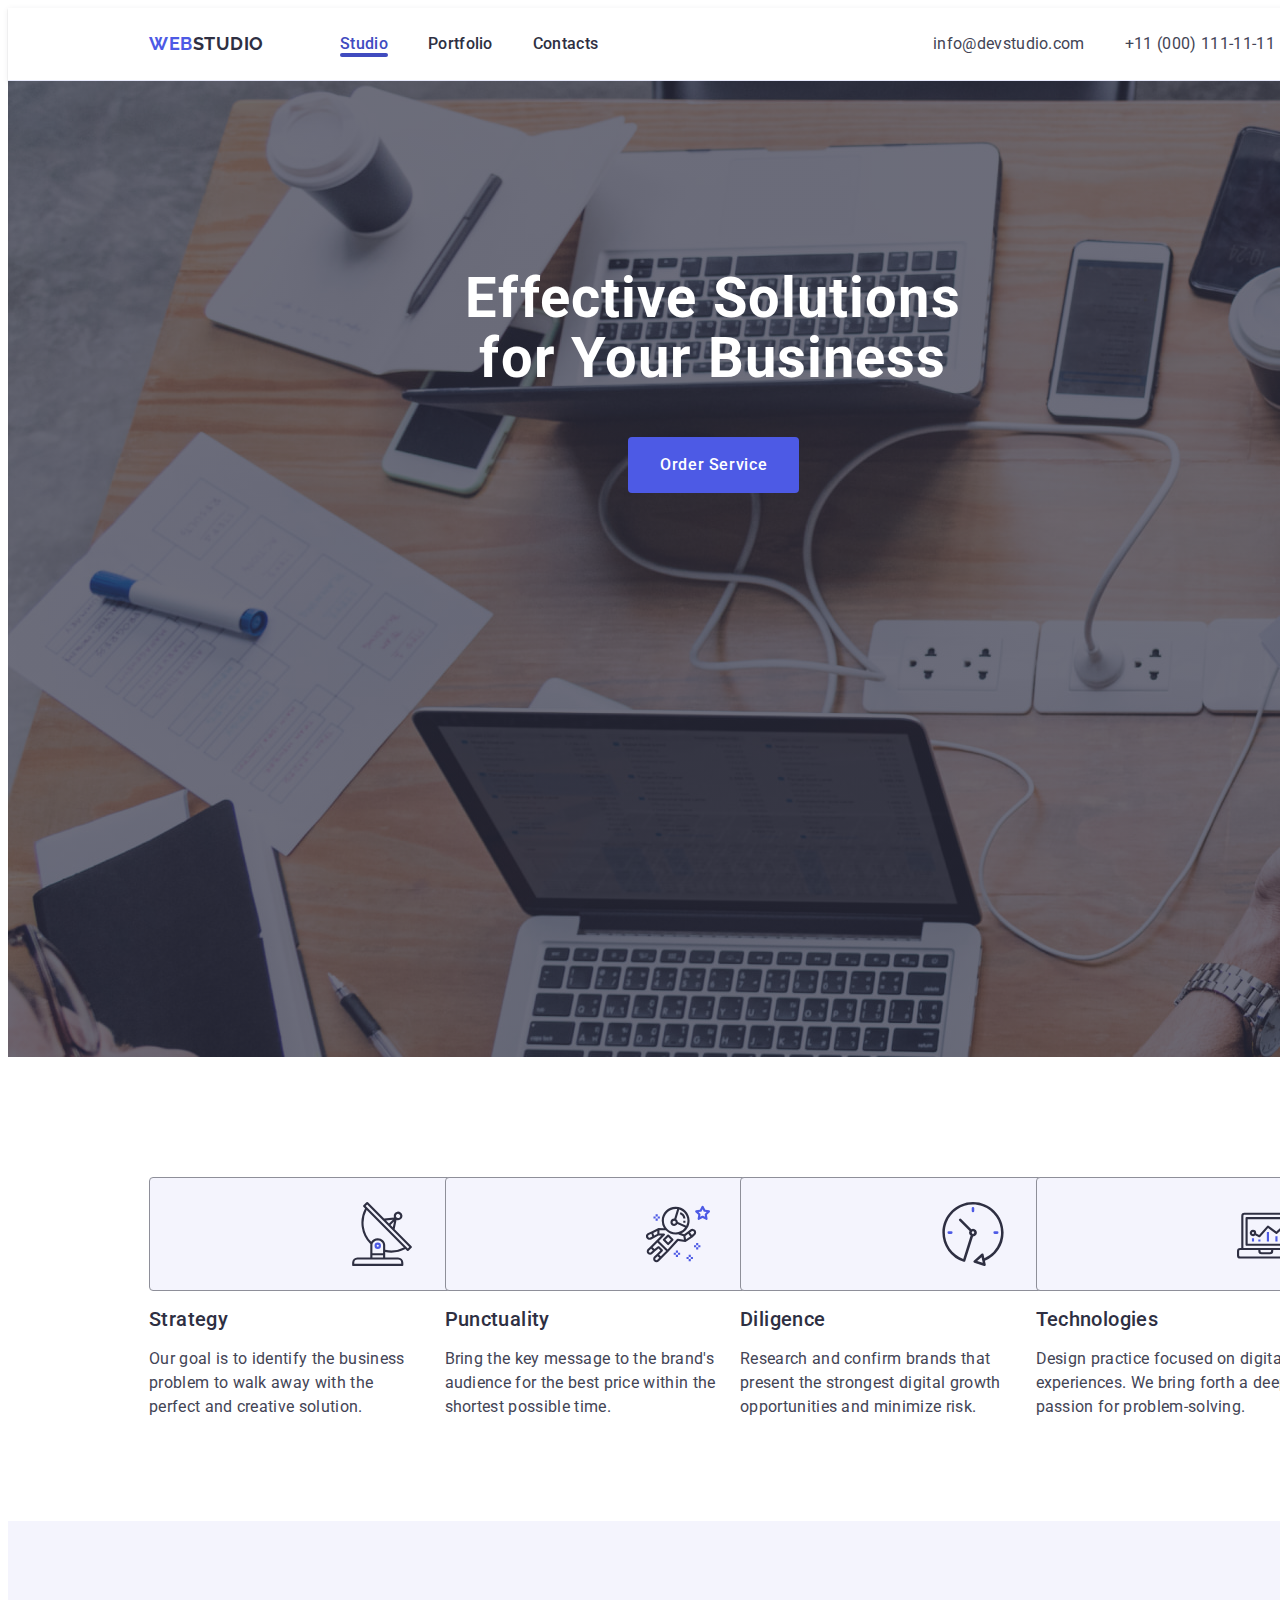
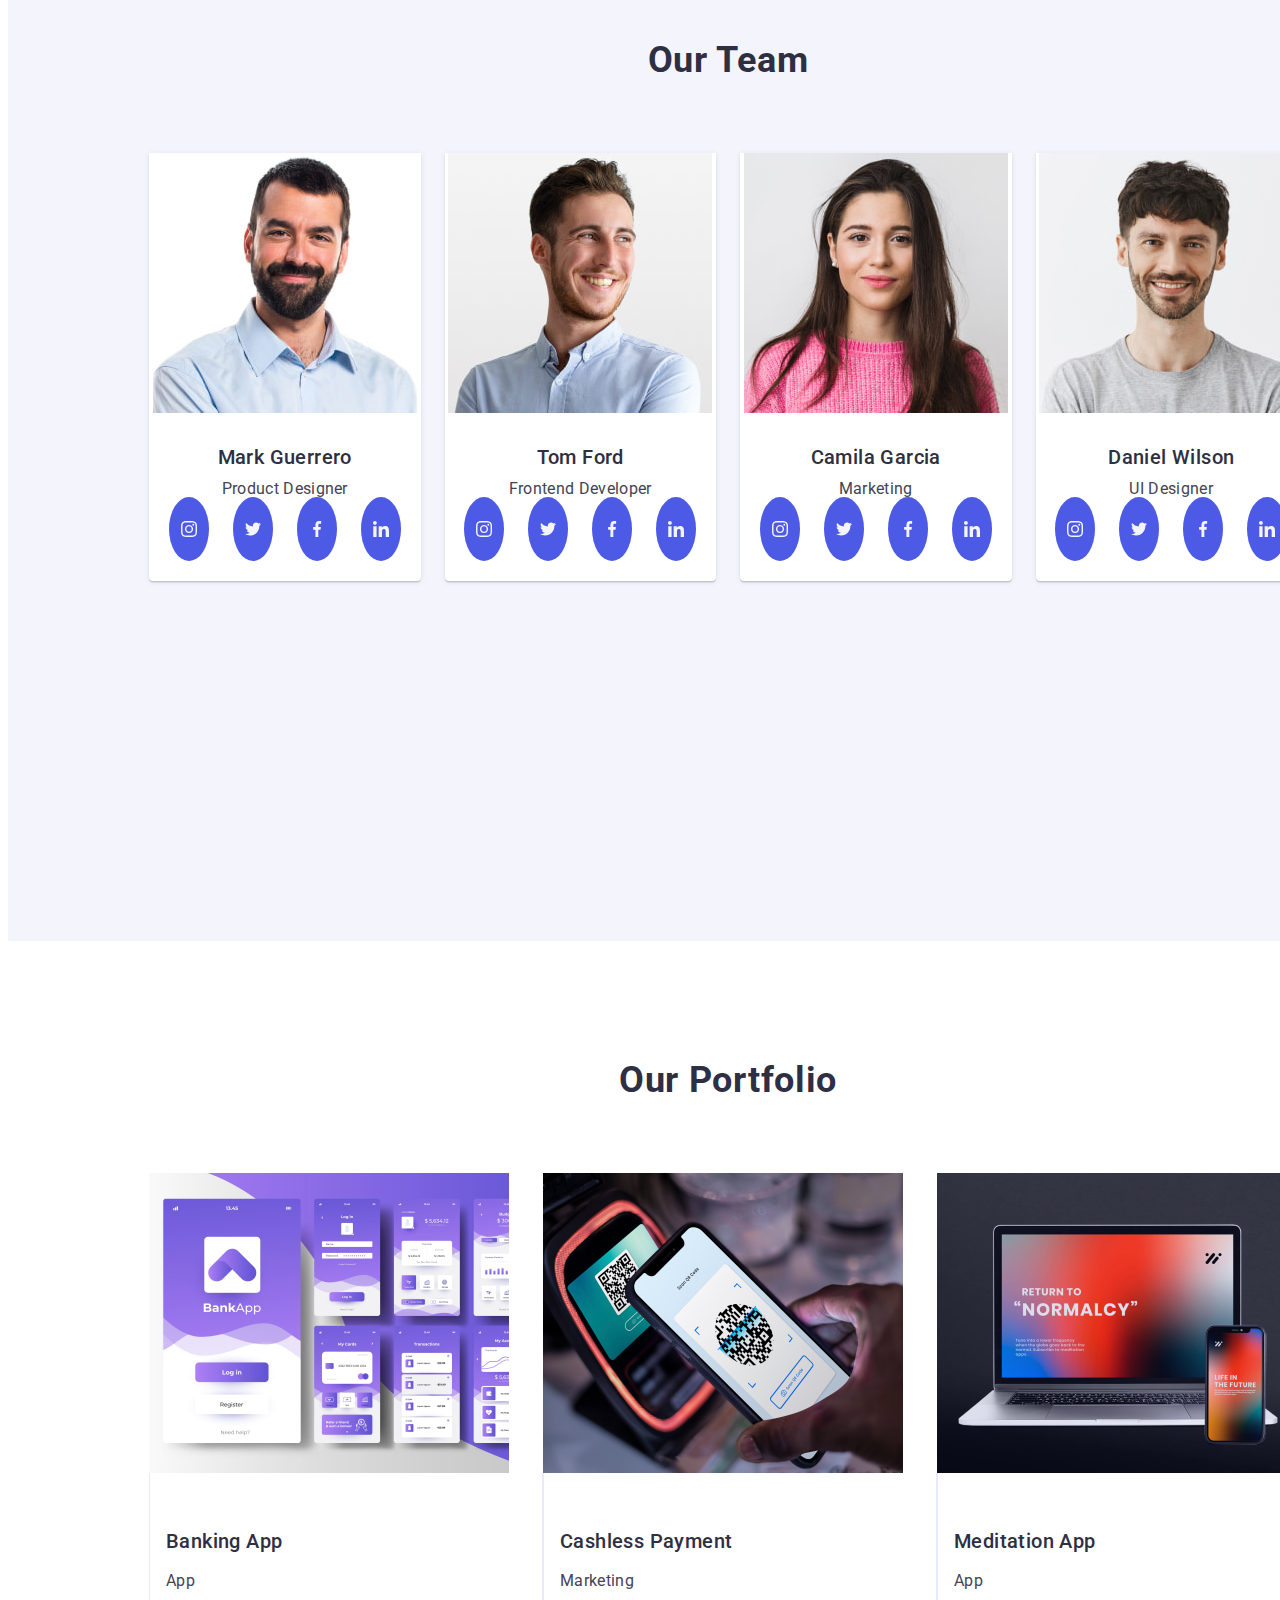
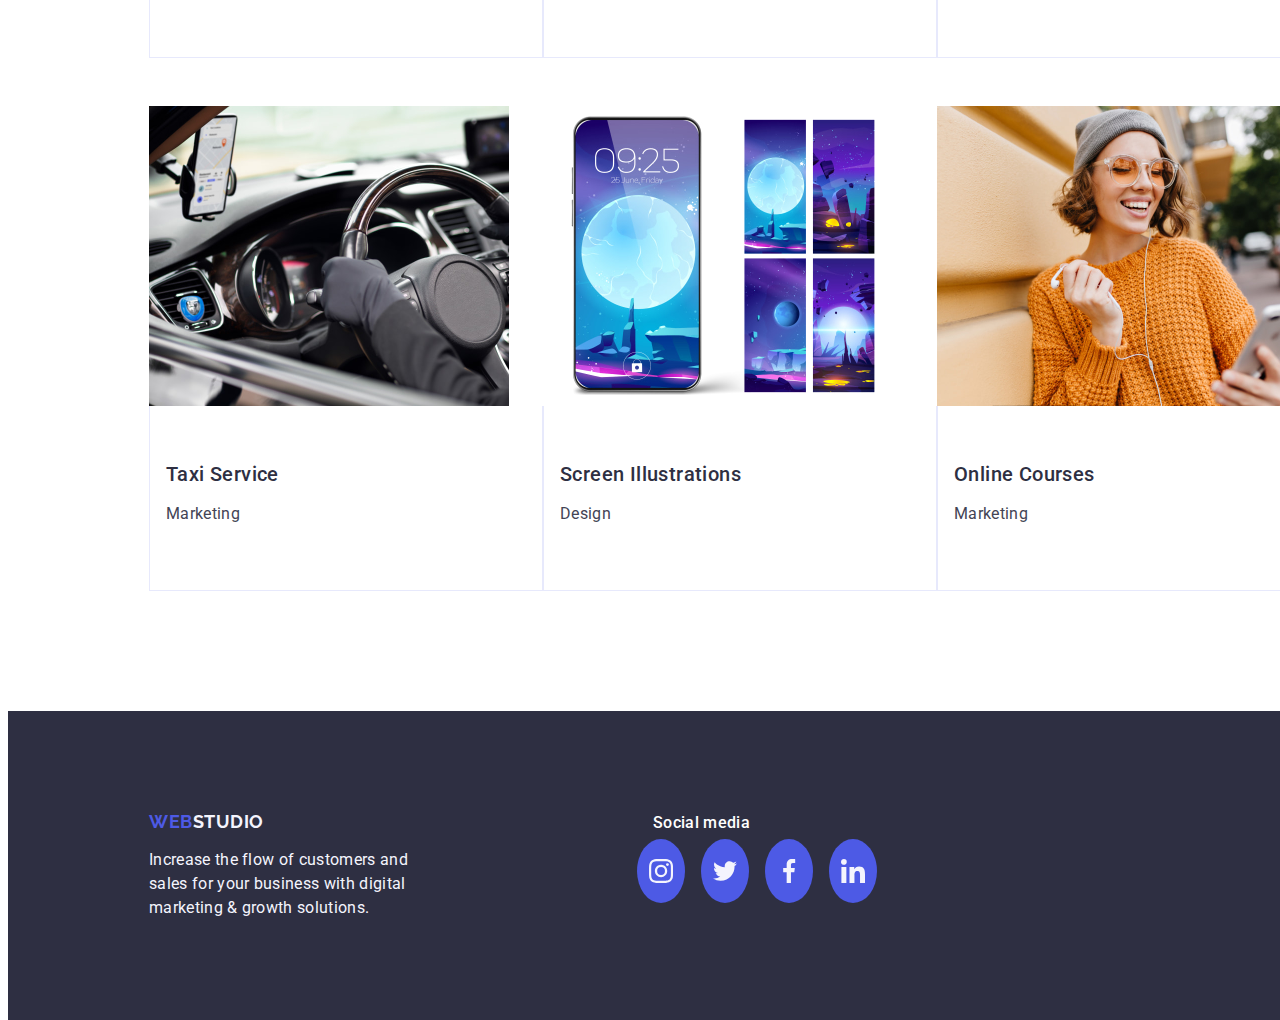
==== commit a62448be: "add all files" ====
--- a/index.html
+++ b/index.html
@@ -20,84 +20,6 @@
     <title>WebStudio</title>
   </head>
   <body>
-    <svg xmlns="http://www.w3.org/2000/svg" width="752" height="32">
-      <symbol id="antenna-icon" viewBox="0 0 32 32">
-        <path
-          fill="#2e2f42"
-          d="m30.773 22.098-8.443-8.505.937-4.615c.242.094.499.144.758.146h.006a2.159 2.159 0 1 0-2.008-1.435l-4.96.605L8.972.161a.534.534 0 0 0-.377-.16.532.532 0 0 0-.373.155L6.709 1.66a.534.534 0 0 0 0 .754l.814.826a14.943 14.943 0 0 0 2.519 17.663.513.513 0 0 0 .146.098c-.034.18-.051.364-.052.547v6.187h-6.4a2.67 2.67 0 0 0-2.667 2.667v1.067c0 .295.239.533.533.533h24.533a.533.533 0 0 0 .533-.533v-1.067a2.67 2.67 0 0 0-2.667-2.667h-6.4v-2.742a15.09 15.09 0 0 0 3.049.32 14.854 14.854 0 0 0 7.04-1.783l.818.823a.534.534 0 0 0 .377.16.532.532 0 0 0 .373-.155l1.513-1.504a.534.534 0 0 0 0-.754zM23.28 6.233a1.067 1.067 0 1 1 .753 1.822h-.003a1.067 1.067 0 0 1-.747-1.823h-.002zm-1.256 3.505-.598 2.946-1.175-1.182 1.774-1.763zm-.605-.902-1.92 1.909-1.485-1.493 3.405-.415zM24.004 28.8a1.6 1.6 0 0 1 1.6 1.6v.533H2.137V30.4a1.6 1.6 0 0 1 1.6-1.6h20.267zm-7.467-2.133v1.067h-5.333v-1.067h5.333zM11.204 25.6v-4.053c0-1.294 1.196-2.347 2.667-2.347s2.667 1.053 2.667 2.347V25.6h-5.333zm6.4-1.696v-2.357c0-1.882-1.675-3.413-3.733-3.413a3.8 3.8 0 0 0-3.281 1.786A13.87 13.87 0 0 1 8.311 4.033l18.602 18.708a13.818 13.818 0 0 1-9.309 1.163zm11.289-.684L7.836 2.039l.755-.752 7.935 7.98c.004 0 .006.007.01.01l13.115 13.191-.757.752z"
-        />
-        <path
-          fill="#4d5ae5"
-          d="M13.876 20.267h-.005a1.6 1.6 0 1 0-.004 3.2h.005a1.6 1.6 0 1 0 .004-3.2zm.373 1.978a.534.534 0 0 1-.752-.756.534.534 0 0 1 .373-.155.534.534 0 0 1 .374.911h.005z"
-        />
-      </symbol>
-      <symbol id="astronaut-icon" viewBox="0 0 32 32">
-        <path
-          fill="#4d5ae5"
-          d="M31.974 4.524a.534.534 0 0 0-.43-.363l-1.91-.278-.855-1.731c-.179-.365-.777-.365-.956 0l-.855 1.731-1.91.278a.535.535 0 0 0-.296.91l1.383 1.348-.326 1.903c-.034.2.048.402.212.522a.53.53 0 0 0 .562.04l1.709-.899 1.709.899a.536.536 0 0 0 .775-.563l-.326-1.903 1.383-1.348a.536.536 0 0 0 .135-.547zm-2.463 1.327a.534.534 0 0 0-.153.472l.191 1.114-1-.526a.533.533 0 0 0-.498 0l-1.001.526.191-1.114a.534.534 0 0 0-.153-.472l-.81-.789 1.119-.163a.532.532 0 0 0 .402-.292l.5-1.013.5 1.013a.535.535 0 0 0 .402.292l1.119.163-.809.789zM26.133 20.522h-1.067v1.067h1.067v-1.067zM26.133 22.656h-1.067v1.067h1.067v-1.067zM27.2 21.589h-1.067v1.067H27.2v-1.067zM25.067 21.589H24v1.067h1.067v-1.067zM22.4 26.389h-1.067v1.067H22.4v-1.067zM22.4 28.522h-1.067v1.067H22.4v-1.067zM23.467 27.456H22.4v1.067h1.067v-1.067zM21.333 27.456h-1.067v1.067h1.067v-1.067zM16 24.256h-1.067v1.067H16v-1.067zM16 26.389h-1.067v1.067H16v-1.067zM17.067 25.322H16v1.067h1.067v-1.067zM14.933 25.322h-1.067v1.067h1.067v-1.067zM5.867 6.122H4.8v1.067h1.067V6.122zM5.867 8.255H4.8v1.067h1.067V8.255z"
-        />
-        <path
-          fill="#4d5ae5"
-          d="M6.933 7.189H5.866v1.067h1.067V7.189zM4.8 7.189H3.733v1.067H4.8V7.189z"
-        />
-        <path
-          fill="#2e2f42"
-          d="M24.715 14.159a1.775 1.775 0 0 0-1.188-.705 1.778 1.778 0 0 0-1.34.352l-1.252.96-1.898 1.417-1.358-.541c2.421-1.086 4.114-3.508 4.114-6.32 0-3.823-3.123-6.933-6.961-6.933s-6.961 3.11-6.961 6.933a6.86 6.86 0 0 0 1.12 3.758l-2.764-.024h-.005c-.009 0-.015.004-.023.005a.515.515 0 0 0-.155.031l-.038.013c-.006.003-.013.003-.019.006l-3.233 1.596-.001.001-1.893.911a.397.397 0 0 0-.063.035 1.779 1.779 0 0 0-.598 2.295c.22.429.595.745 1.056.889a1.776 1.776 0 0 0 1.378-.128l1.388-.738 2.264-1.169 1.357-.008L2.2 22.211l-.002.001-1.339 1.333c-.316.315-.49.732-.49 1.178s.174.863.49 1.179c.325.323.752.485 1.179.485s.854-.162 1.18-.485l1.314-1.309 1.741-1.3.901.897-1.762 1.754-.002.001-1.339 1.333c-.316.315-.49.732-.49 1.178s.174.863.49 1.179c.325.323.753.485 1.18.485s.855-.162 1.18-.485l3.482-3.467.001-.002 1.01-1-.004-.004c.006-.006.015-.009.022-.015l5.166-5.658 3.471.494a.52.52 0 0 0 .262-.033c.018-.006.033-.015.05-.023.019-.01.039-.015.058-.027l3.213-2.133c.012-.008.018-.021.029-.029.013-.01.029-.014.041-.026l1.271-1.191c.662-.62.753-1.635.212-2.362zM2.13 17.77a.714.714 0 0 1-.558.052.717.717 0 0 1-.213-1.26l1.314-.632.449 1.313-.992.527zm3.498-1.828-1.548.8-.439-1.283 2.027-1.001-.04 1.484zm15.099-6.62a5.79 5.79 0 0 1-.599 2.559l-4.181-1.899a1.863 1.863 0 0 0-.788-1.388l1.464-4.86c2.378.756 4.105 2.974 4.105 5.588zm-11.789 0c0-3.235 2.644-5.867 5.894-5.867.253 0 .5.021.745.052l-1.432 4.754c-.019-.001-.037-.006-.057-.006-1.033 0-1.873.837-1.873 1.867s.84 1.867 1.873 1.867c.694 0 1.294-.383 1.618-.945l3.862 1.755a5.894 5.894 0 0 1-4.737 2.39c-3.25 0-5.894-2.632-5.894-5.867zm5.956.8c0 .441-.362.8-.806.8s-.806-.359-.806-.8c0-.441.362-.8.806-.8s.806.359.806.8zM2.465 25.146a.608.608 0 0 1-.854.001.592.592 0 0 1 0-.844l.962-.958.851.848-.959.955zm3.214 3.734a.608.608 0 0 1-.855.001.592.592 0 0 1 0-.844l.963-.959.852.848-.96.955zm3.481-3.469-.002.001-1.765 1.76-.852-.848 1.763-1.755.002-.001c.04-.04.065-.088.09-.135.007-.014.02-.026.026-.04.017-.041.019-.085.026-.129.003-.025.014-.047.014-.073 0-.036-.013-.07-.02-.106-.006-.032-.006-.065-.019-.095a.55.55 0 0 0-.091-.138c-.01-.012-.014-.027-.025-.038h-.001l-.001-.002-1.607-1.6c-.017-.017-.039-.024-.058-.038a.507.507 0 0 0-.087-.058.515.515 0 0 0-.093-.033.507.507 0 0 0-.103-.02.5.5 0 0 0-.095.005.53.53 0 0 0-.104.02.477.477 0 0 0-.094.045c-.02.011-.042.015-.061.029L4.23 23.486l-.901-.897 2.399-2.386 4.361 4.289-.928.919zm6.819-7.017c-.015-.002-.03.004-.045.003a.556.556 0 0 0-.3.075.492.492 0 0 0-.083.061c-.013.011-.028.017-.04.029l-4.698 5.146-4.328-4.257 2.833-2.818a.534.534 0 0 0-.379-.911v-.001l-2.219.013.028-1.607 3.104.027a6.947 6.947 0 0 0 4.981 2.101c.437 0 .864-.045 1.279-.123.04.032.079.065.13.085l2.41.96.152.758.178.885-3.003-.427zm4.041.178-.313-1.558 1.446-1.08.947 1.257-2.08 1.381zm3.754-2.831-.838.785-.931-1.236.831-.637a.735.735 0 0 1 .543-.143.718.718 0 0 1 .48.284.713.713 0 0 1-.085.947z"
-        />
-        <path
-          fill="#2e2f42"
-          d="m13.602 18.544-2.143-2.133a.534.534 0 0 0-.753 0l-2.142 2.133a.537.537 0 0 0 0 .756l2.142 2.133a.536.536 0 0 0 .753 0l2.143-2.133a.535.535 0 0 0 0-.756zm-2.519 1.759-1.387-1.381 1.387-1.381 1.387 1.381-1.387 1.381zM17.164 5.071l-.258 1.036c.071.018 1.738.452 1.738 2.149h1.067c0-2.017-1.666-2.965-2.547-3.185zM19.711 9.322h-1.067v1.067h1.067V9.322z"
-        />
-      </symbol>
-      <symbol id="clock-icon" viewBox="0 0 32 32">
-        <path
-          fill="#2e2f42"
-          d="M31.297 15.301C31.295 6.849 24.442-.002 15.989 0S.686 6.855.688 15.308a15.304 15.304 0 0 0 10.649 14.576.662.662 0 0 0 .529-.065.637.637 0 0 0 .283-.356l3.865-12.25a1.912 1.912 0 1 0-.84-3.635l-5.106-5.107a.637.637 0 0 0-.902.902l5.103 5.109a1.876 1.876 0 0 0 .536 2.309l-3.683 11.673C3.844 25.783.118 17.71 2.799 10.432S13.553-.572 20.831 2.109c7.278 2.681 11.004 10.754 8.323 18.032a14.042 14.042 0 0 1-7.462 7.973l-.398-1.874a.637.637 0 0 0-1.049-.344l-3.837 3.426a.637.637 0 0 0 .231 1.084l4.899 1.564a.638.638 0 0 0 .819-.74l-.391-1.839a15.255 15.255 0 0 0 9.329-14.089zm-15.305-.637a.638.638 0 1 1 0 1.277.638.638 0 0 1 0-1.277zm2.101 14.864 2.184-1.948.603 2.84-2.787-.892z"
-        />
-        <path
-          fill="#4d5ae5"
-          d="M15.354 3.185V4.46a.638.638 0 1 0 1.276 0V3.185a.638.638 0 0 0-1.276 0zM3.876 14.664a.638.638 0 0 0 0 1.276h1.275a.638.638 0 1 0 0-1.276H3.876zM28.108 15.939a.638.638 0 1 0 0-1.276h-1.275a.638.638 0 0 0 0 1.276h1.275z"
-        />
-      </symbol>
-      <symbol id="diagram-icon" viewBox="0 0 32 32">
-        <path
-          fill="#4d5ae5"
-          d="M14.925 14.965h1.066v4.798h-1.066v-4.797zM19.19 17.097h1.066v2.665H19.19v-2.665zM10.661 18.696h1.066v1.066h-1.066v-1.066zM7.463 18.163h1.066v1.599H7.463v-1.599z"
-        />
-        <path
-          fill="#2e2f42"
-          d="M1.599 28.291h25.587a1.6 1.6 0 0 0 1.599-1.599V24.56a1.6 1.6 0 0 0-1.599-1.599h-.533V9.668L29.681 6.8a1.608 1.608 0 1 0-.746-.763L26.654 8.2V6.97a1.6 1.6 0 0 0-1.599-1.599H3.733A1.6 1.6 0 0 0 2.134 6.97v15.992h-.533a1.6 1.6 0 0 0-1.599 1.599v2.132a1.6 1.6 0 0 0 1.599 1.599zM30.384 4.837a.533.533 0 1 1 0 1.067.533.533 0 0 1 0-1.067zM3.198 6.969c0-.294.239-.533.533-.533h21.322c.294 0 .533.239.533.533v2.239l-1.066 1.013V8.035a.533.533 0 0 0-.533-.533H4.797a.533.533 0 0 0-.533.533v13.326c0 .294.239.533.533.533h19.19a.533.533 0 0 0 .533-.533v-9.674l1.066-1.01v12.284H3.198V6.969zm4.798 6.93a1.598 1.598 0 1 0 1.107 2.749l1.853.93a.532.532 0 0 0 .636-.123l3.939-4.431 3.872 2.901a.533.533 0 0 0 .686-.039l3.365-3.188v8.131H5.33V8.569h18.124v2.66l-3.771 3.572-3.904-2.927a.533.533 0 0 0-.718.072l-3.993 4.493-1.493-.746c.011-.064.018-.129.02-.193a1.6 1.6 0 0 0-1.599-1.599zm.533 1.599a.533.533 0 1 1-1.067 0 .533.533 0 0 1 1.067 0zm3.198 8.529h5.331v.533a.533.533 0 0 1-.533.533h-4.264a.533.533 0 0 1-.533-.533v-.533zm-10.661.533c0-.294.239-.533.533-.533h9.062v.533a1.6 1.6 0 0 0 1.599 1.599h4.264a1.6 1.6 0 0 0 1.599-1.599v-.533h9.062c.294 0 .533.239.533.533v2.132a.533.533 0 0 1-.533.533H1.598a.533.533 0 0 1-.533-.533V24.56z"
-        />
-      </symbol>
-      <symbol id="facebook-icon" viewBox="0 0 32 32">
-        <path
-          fill="#f4f4fd"
-          d="M21.329 5.313h2.921V.225C23.746.156 22.013 0 19.994 0c-4.212 0-7.097 2.649-7.097 7.519V12H8.249v5.688h4.648V32h5.699V17.689h4.46l.708-5.688h-5.169V8.082c.001-1.644.444-2.769 2.735-2.769z"
-        />
-      </symbol>
-      <symbol id="instagram-icon" viewBox="0 0 32 32">
-        <path
-          fill="#f4f4fd"
-          d="M31.969 9.408c-.075-1.7-.35-2.869-.744-3.882a7.803 7.803 0 0 0-1.85-2.838A7.867 7.867 0 0 0 26.543.844C25.524.45 24.361.175 22.661.1 20.948.019 20.404 0 16.06 0s-4.888.019-6.595.094c-1.7.075-2.869.35-3.882.744a7.803 7.803 0 0 0-2.838 1.85A7.867 7.867 0 0 0 .901 5.52C.507 6.539.232 7.702.157 9.402c-.081 1.713-.1 2.257-.1 6.601s.019 4.888.094 6.595c.075 1.7.35 2.869.744 3.882a7.895 7.895 0 0 0 1.85 2.838 7.867 7.867 0 0 0 2.832 1.844c1.019.394 2.182.669 3.882.744 1.706.075 2.25.094 6.595.094s4.888-.019 6.595-.094c1.7-.075 2.869-.35 3.882-.744a8.181 8.181 0 0 0 4.682-4.682c.394-1.019.669-2.182.744-3.882.075-1.707.094-2.25.094-6.595s-.006-4.888-.081-6.595zm-2.882 13.065c-.069 1.563-.331 2.407-.55 2.969a5.31 5.31 0 0 1-3.038 3.038c-.563.219-1.413.481-2.969.55-1.688.075-2.194.094-6.464.094s-4.782-.019-6.464-.094c-1.563-.069-2.407-.331-2.969-.55a4.926 4.926 0 0 1-1.838-1.194 4.974 4.974 0 0 1-1.194-1.838c-.219-.563-.481-1.413-.55-2.969-.075-1.688-.094-2.194-.094-6.464s.019-4.782.094-6.464c.069-1.563.331-2.407.55-2.969a4.868 4.868 0 0 1 1.2-1.838A4.974 4.974 0 0 1 6.639 3.55c.563-.219 1.413-.481 2.969-.55 1.688-.075 2.194-.094 6.464-.094 4.276 0 4.782.019 6.464.094 1.563.069 2.407.331 2.969.55a4.914 4.914 0 0 1 1.838 1.194 4.974 4.974 0 0 1 1.194 1.838c.219.563.481 1.413.55 2.969.075 1.688.094 2.194.094 6.464s-.019 4.77-.094 6.458z"
-        />
-        <path
-          fill="#f4f4fd"
-          d="M16.059 7.783c-4.538 0-8.22 3.682-8.22 8.22s3.682 8.22 8.22 8.22 8.22-3.682 8.22-8.22-3.682-8.22-8.22-8.22zm0 13.552a5.333 5.333 0 0 1 0-10.664 5.333 5.333 0 0 1 0 10.664zM26.524 7.458a1.919 1.919 0 1 1-3.838 0 1.919 1.919 0 0 1 3.838 0z"
-        />
-      </symbol>
-      <symbol id="linkedin-icon" viewBox="0 0 32 32">
-        <path
-          fill="#f4f4fd"
-          d="M31.992 32v-.001H32V20.263c0-5.741-1.236-10.164-7.948-10.164-3.227 0-5.392 1.771-6.276 3.449h-.093v-2.913h-6.364v21.364h6.627V21.42c0-2.785.528-5.479 3.977-5.479 3.399 0 3.449 3.179 3.449 5.657v10.401h6.62zM.528 10.636h6.635V32H.528V10.636zM3.843 0C1.722 0 0 1.721 0 3.843s1.721 3.879 3.843 3.879c2.121 0 3.843-1.757 3.843-3.879A3.846 3.846 0 0 0 3.843 0z"
-        />
-      </symbol>
-      <symbol id="twitter-icon" viewBox="0 0 32 32">
-        <path
-          fill="#f4f4fd"
-          d="M32 6.078c-1.19.522-2.458.868-3.78 1.036a6.523 6.523 0 0 0 2.886-3.626 13.11 13.11 0 0 1-4.16 1.588A6.574 6.574 0 0 0 22.154 3c-3.632 0-6.556 2.948-6.556 6.562 0 .52.044 1.02.152 1.496-5.454-.266-10.28-2.88-13.522-6.862a6.605 6.605 0 0 0-.898 3.316 6.57 6.57 0 0 0 2.914 5.452 6.479 6.479 0 0 1-2.964-.808v.072c0 3.188 2.274 5.836 5.256 6.446a6.548 6.548 0 0 1-1.72.216 5.8 5.8 0 0 1-1.242-.112c.85 2.598 3.262 4.508 6.13 4.57a13.182 13.182 0 0 1-8.134 2.798c-.538 0-1.054-.024-1.57-.09A18.469 18.469 0 0 0 10.064 29c12.072 0 18.672-10 18.672-18.668 0-.29-.01-.57-.024-.848A13.087 13.087 0 0 0 32 6.078z"
-        />
-      </symbol>
-    </svg>
     <header class="top-line">
       <div class="container header-cont">
         <nav class="header">
@@ -105,7 +27,7 @@
             >Web<span class="logo">Studio</span></a
           >
           <ul class="nav">
-            <li><a class="link" href="./index.html">Studio</a></li>
+            <li><a class="link-studio" href="./index.html">Studio</a></li>
             <li><a class="link" href="">Portfolio</a></li>
             <li><a class="link" href="">Contacts</a></li>
           </ul>
@@ -118,7 +40,7 @@
               >
             </li>
             <li class="cont-addr">
-              <a class="tel" href="tel:+110001111111">+11 (000) 111-11-11</a>
+              <a class="email" href="tel:+110001111111">+11 (000) 111-11-11</a>
             </li>
           </ul>
         </address>
@@ -138,11 +60,11 @@
             <li class="adv">
               <div class="adv-icon">
                 <svg class="icon" width="64" height="64">
-                  <use href="#antenna-icon"></use>
+                  <use href="./images/icon/icons.svg#antenna-icon"></use>
                 </svg>
               </div>
               <h3 class="advanced-list">Strategy</h3>
-              <p class="adv-text">
+              <p class="adv-text-team">
                 Our goal is to identify the business problem to walk away with
                 the perfect and creative solution.
               </p>
@@ -150,11 +72,11 @@
             <li class="adv">
               <div class="adv-icon">
                 <svg class="icon" width="64" height="64">
-                  <use href="#astronaut-icon"></use>
+                  <use href="./images/icon/icons.svg#astronaut-icon"></use>
                 </svg>
               </div>
               <h3 class="advanced-list">Punctuality</h3>
-              <p class="adv-text">
+              <p class="adv-text-team">
                 Bring the key message to the brand's audience for the best price
                 within the shortest possible time.
               </p>
@@ -162,11 +84,11 @@
             <li class="adv">
               <div class="adv-icon">
                 <svg class="icon" width="64" height="64">
-                  <use href="#clock-icon"></use>
+                  <use href="./images/icon/icons.svg#clock-icon"></use>
                 </svg>
               </div>
               <h3 class="advanced-list">Diligence</h3>
-              <p class="adv-text">
+              <p class="adv-text-team">
                 Research and confirm brands that present the strongest digital
                 growth opportunities and minimize risk.
               </p>
@@ -174,11 +96,11 @@
             <li class="adv">
               <div class="adv-icon">
                 <svg class="icon" width="64" height="64">
-                  <use href="#diagram-icon"></use>
+                  <use href="./images/icon/icons.svg#diagram-icon"></use>
                 </svg>
               </div>
               <h3 class="advanced-list">Technologies</h3>
-              <p class="adv-text">
+              <p class="adv-text-team">
                 Design practice focused on digital experiences. We bring forth a
                 deep passion for problem-solving.
               </p>
@@ -202,24 +124,34 @@
                 <p class="adv-text">Product Designer</p>
                 <ul class="social">
                   <li class="social-list">
-                    <svg class="icon" width="16" height="16">
-                      <use href="#instagram-icon"></use>
-                    </svg>
-                  </li>
-                  <li class="social-list">
-                    <svg class="icon" width="16" height="16">
-                      <use href="#twitter-icon"></use>
-                    </svg>
-                  </li>
-                  <li class="social-list">
-                    <svg class="icon" width="16" height="16">
-                      <use href="#facebook-icon"></use>
-                    </svg>
-                  </li>
-                  <li class="social-list">
-                    <svg class="icon" width="16" height="16">
-                      <use href="#linkedin-icon"></use>
-                    </svg>
+                    <a class="social-list-folow" href="">
+                      <svg class="icon" width="16" height="16">
+                        <use
+                          href="./images/icon/icons.svg#instagram-icon"
+                        ></use>
+                      </svg>
+                    </a>
+                  </li>
+                  <li class="social-list">
+                    <a class="social-list-folow" href="">
+                      <svg class="icon" width="16" height="16">
+                        <use href="./images/icon/icons.svg#twitter-icon"></use>
+                      </svg>
+                    </a>
+                  </li>
+                  <li class="social-list">
+                    <a class="social-list-folow" href="">
+                      <svg class="icon" width="16" height="16">
+                        <use href="./images/icon/icons.svg#facebook-icon"></use>
+                      </svg>
+                    </a>
+                  </li>
+                  <li class="social-list">
+                    <a class="social-list-folow" href="">
+                      <svg class="icon" width="16" height="16">
+                        <use href="./images/icon/icons.svg#linkedin-icon"></use>
+                      </svg>
+                    </a>
                   </li>
                 </ul>
               </div>
@@ -236,24 +168,34 @@
                 <p class="adv-text">Frontend Developer</p>
                 <ul class="social">
                   <li class="social-list">
-                    <svg class="icon" width="16" height="16">
-                      <use href="#instagram-icon"></use>
-                    </svg>
-                  </li>
-                  <li class="social-list">
-                    <svg class="icon" width="16" height="16">
-                      <use href="#twitter-icon"></use>
-                    </svg>
-                  </li>
-                  <li class="social-list">
-                    <svg class="icon" width="16" height="16">
-                      <use href="#facebook-icon"></use>
-                    </svg>
-                  </li>
-                  <li class="social-list">
-                    <svg class="icon" width="16" height="16">
-                      <use href="#linkedin-icon"></use>
-                    </svg>
+                    <a class="social-list-folow" href="">
+                      <svg class="icon" width="16" height="16">
+                        <use
+                          href="./images/icon/icons.svg#instagram-icon"
+                        ></use>
+                      </svg>
+                    </a>
+                  </li>
+                  <li class="social-list">
+                    <a class="social-list-folow" href="">
+                      <svg class="icon" width="16" height="16">
+                        <use href="./images/icon/icons.svg#twitter-icon"></use>
+                      </svg>
+                    </a>
+                  </li>
+                  <li class="social-list">
+                    <a class="social-list-folow" href="">
+                      <svg class="icon" width="16" height="16">
+                        <use href="./images/icon/icons.svg#facebook-icon"></use>
+                      </svg>
+                    </a>
+                  </li>
+                  <li class="social-list">
+                    <a class="social-list-folow" href="">
+                      <svg class="icon" width="16" height="16">
+                        <use href="./images/icon/icons.svg#linkedin-icon"></use>
+                      </svg>
+                    </a>
                   </li>
                 </ul>
               </div>
@@ -270,24 +212,34 @@
                 <p class="adv-text">Marketing</p>
                 <ul class="social">
                   <li class="social-list">
-                    <svg class="icon" width="16" height="16">
-                      <use href="#instagram-icon"></use>
-                    </svg>
-                  </li>
-                  <li class="social-list">
-                    <svg class="icon" width="16" height="16">
-                      <use href="#twitter-icon"></use>
-                    </svg>
-                  </li>
-                  <li class="social-list">
-                    <svg class="icon" width="16" height="16">
-                      <use href="#facebook-icon"></use>
-                    </svg>
-                  </li>
-                  <li class="social-list">
-                    <svg class="icon" width="16" height="16">
-                      <use href="#linkedin-icon"></use>
-                    </svg>
+                    <a class="social-list-folow" href="">
+                      <svg class="icon" width="16" height="16">
+                        <use
+                          href="./images/icon/icons.svg#instagram-icon"
+                        ></use>
+                      </svg>
+                    </a>
+                  </li>
+                  <li class="social-list">
+                    <a class="social-list-folow" href="">
+                      <svg class="icon" width="16" height="16">
+                        <use href="./images/icon/icons.svg#twitter-icon"></use>
+                      </svg>
+                    </a>
+                  </li>
+                  <li class="social-list">
+                    <a class="social-list-folow" href="">
+                      <svg class="icon" width="16" height="16">
+                        <use href="./images/icon/icons.svg#facebook-icon"></use>
+                      </svg>
+                    </a>
+                  </li>
+                  <li class="social-list">
+                    <a class="social-list-folow" href="">
+                      <svg class="icon" width="16" height="16">
+                        <use href="./images/icon/icons.svg#linkedin-icon"></use>
+                      </svg>
+                    </a>
                   </li>
                 </ul>
               </div>
@@ -304,24 +256,34 @@
                 <p class="adv-text">UI Designer</p>
                 <ul class="social">
                   <li class="social-list">
-                    <svg class="icon" width="16" height="16">
-                      <use href="#instagram-icon"></use>
-                    </svg>
-                  </li>
-                  <li class="social-list">
-                    <svg class="icon" width="16" height="16">
-                      <use href="#twitter-icon"></use>
-                    </svg>
-                  </li>
-                  <li class="social-list">
-                    <svg class="icon" width="16" height="16">
-                      <use href="#facebook-icon"></use>
-                    </svg>
-                  </li>
-                  <li class="social-list">
-                    <svg class="icon" width="16" height="16">
-                      <use href="#linkedin-icon"></use>
-                    </svg>
+                    <a class="social-list-folow" href="">
+                      <svg class="icon" width="16" height="16">
+                        <use
+                          href="./images/icon/icons.svg#instagram-icon"
+                        ></use>
+                      </svg>
+                    </a>
+                  </li>
+                  <li class="social-list">
+                    <a class="social-list-folow" href="">
+                      <svg class="icon" width="16" height="16">
+                        <use href="./images/icon/icons.svg#twitter-icon"></use>
+                      </svg>
+                    </a>
+                  </li>
+                  <li class="social-list">
+                    <a class="social-list-folow" href="">
+                      <svg class="icon" width="16" height="16">
+                        <use href="./images/icon/icons.svg#facebook-icon"></use>
+                      </svg>
+                    </a>
+                  </li>
+                  <li class="social-list">
+                    <a class="social-list-folow" href="">
+                      <svg class="icon" width="16" height="16">
+                        <use href="./images/icon/icons.svg#linkedin-icon"></use>
+                      </svg>
+                    </a>
                   </li>
                 </ul>
               </div>
@@ -334,28 +296,37 @@
           <h2 class="our-team">Our Portfolio</h2>
           <ul class="portf-list">
             <li class="portf-table">
-              <img
-                src="./images/portfolio/banking-app.jpg"
-                alt="Banking app"
-                width="360"
-                height="300"
-              />
+              <div class="over">
+                <img
+                  src="./images/portfolio/banking-app.jpg"
+                  alt="Banking app"
+                  width="360"
+                  height="300"
+                />
+                <p class="overlay">
+                  14 Stylish and User-Friendly App Design Concepts · Task
+                  Manager App · Calorie Tracker App · Exotic Fruit Ecommerce App
+                  · Cloud Storage App
+                </p>
+              </div>
               <div class="portf-img">
                 <h3 class="advanced-list">Banking App</h3>
                 <p class="adv-text">App</p>
               </div>
             </li>
-            <li class="portf-table over">
-              <img
-                src="./images/portfolio/cashless-payment.jpg"
-                alt="Cashless payment"
-                width="360"
-                height="300"
-              />
-              <div class="overlay">
-                14 Stylish and User-Friendly App Design Concepts · Task Manager
-                App · Calorie Tracker App · Exotic Fruit Ecommerce App · Cloud
-                Storage App
+            <li class="portf-table">
+              <div class="over">
+                <img
+                  src="./images/portfolio/cashless-payment.jpg"
+                  alt="Cashless payment"
+                  width="360"
+                  height="300"
+                />
+                <p class="overlay">
+                  14 Stylish and User-Friendly App Design Concepts · Task
+                  Manager App · Calorie Tracker App · Exotic Fruit Ecommerce App
+                  · Cloud Storage App
+                </p>
               </div>
               <div class="portf-img">
                 <h3 class="advanced-list">Cashless Payment</h3>
@@ -363,48 +334,76 @@
               </div>
             </li>
             <li class="portf-table">
-              <img
-                src="./images/portfolio/meditation-app.jpg"
-                alt="Meditation app"
-                width="360"
-                height="300"
-              />
+              <div class="over">
+                <img
+                  src="./images/portfolio/meditation-app.jpg"
+                  alt="Meditation app"
+                  width="360"
+                  height="300"
+                />
+                <p class="overlay">
+                  14 Stylish and User-Friendly App Design Concepts · Task
+                  Manager App · Calorie Tracker App · Exotic Fruit Ecommerce App
+                  · Cloud Storage App
+                </p>
+              </div>
               <div class="portf-img">
                 <h3 class="advanced-list">Meditation App</h3>
                 <p class="adv-text">App</p>
               </div>
             </li>
             <li class="portf-table">
-              <img
-                src="./images/portfolio/taxi-service.jpg"
-                alt="Taxi service"
-                width="360"
-                height="300"
-              />
+              <div class="over">
+                <img
+                  src="./images/portfolio/taxi-service.jpg"
+                  alt="Taxi service"
+                  width="360"
+                  height="300"
+                />
+                <p class="overlay">
+                  14 Stylish and User-Friendly App Design Concepts · Task
+                  Manager App · Calorie Tracker App · Exotic Fruit Ecommerce App
+                  · Cloud Storage App
+                </p>
+              </div>
               <div class="portf-img">
                 <h3 class="advanced-list">Taxi Service</h3>
                 <p class="adv-text">Marketing</p>
               </div>
             </li>
             <li class="portf-table">
-              <img
-                src="./images/portfolio/screen-illustrations.jpg"
-                alt="Screen illustrations"
-                width="360"
-                height="300"
-              />
+              <div class="over">
+                <img
+                  src="./images/portfolio/screen-illustrations.jpg"
+                  alt="Screen illustrations"
+                  width="360"
+                  height="300"
+                />
+                <p class="overlay">
+                  14 Stylish and User-Friendly App Design Concepts · Task
+                  Manager App · Calorie Tracker App · Exotic Fruit Ecommerce App
+                  · Cloud Storage App
+                </p>
+              </div>
               <div class="portf-img">
                 <h3 class="advanced-list">Screen Illustrations</h3>
                 <p class="adv-text">Design</p>
               </div>
             </li>
             <li class="portf-table">
-              <img
-                src="./images/portfolio/online-courses.jpg"
-                alt="Online courses"
-                width="360"
-                height="300"
-              />
+              <div class="over">
+                <img
+                  src="./images/portfolio/online-courses.jpg"
+                  alt="Online courses"
+                  width="360"
+                  height="300"
+                />
+                <p class="overlay">
+                  14 Stylish and User-Friendly App Design Concepts · Task
+                  Manager App · Calorie Tracker App · Exotic Fruit Ecommerce App
+                  · Cloud Storage App
+                </p>
+              </div>
               <div class="portf-img">
                 <h3 class="advanced-list">Online Courses</h3>
                 <p class="adv-text">Marketing</p>
@@ -416,7 +415,7 @@
     </main>
     <footer class="foot">
       <div class="container footer">
-        <div>
+        <div class="footer-cont">
           <a href="./index.html" class="link-logo"
             >Web<span class="logo-foot">Studio</span></a
           >
@@ -429,24 +428,32 @@
           <p class="social-foot-text">Social media</p>
           <ul class="social-foot">
             <li class="social-list">
-              <svg class="icon" width="16" height="16">
-                <use href="#instagram-icon"></use>
-              </svg>
+              <a class="social-list-folow" href="">
+                <svg class="icon" width="24" height="24">
+                  <use href="./images/icon/icons.svg#instagram-icon"></use>
+                </svg>
+              </a>
             </li>
             <li class="social-list">
-              <svg class="icon" width="16" height="16">
-                <use href="#twitter-icon"></use>
-              </svg>
+              <a class="social-list-folow" href="">
+                <svg class="icon" width="24" height="24">
+                  <use href="./images/icon/icons.svg#twitter-icon"></use>
+                </svg>
+              </a>
             </li>
             <li class="social-list">
-              <svg class="icon" width="16" height="16">
-                <use href="#facebook-icon"></use>
-              </svg>
+              <a class="social-list-folow" href="">
+                <svg class="icon" width="24" height="24">
+                  <use href="./images/icon/icons.svg#facebook-icon"></use>
+                </svg>
+              </a>
             </li>
             <li class="social-list">
-              <svg class="icon" width="16" height="16">
-                <use href="#linkedin-icon"></use>
-              </svg>
+              <a class="social-list-folow" href="">
+                <svg class="icon" width="24" height="24">
+                  <use href="./images/icon/icons.svg#linkedin-icon"></use>
+                </svg>
+              </a>
             </li>
           </ul>
         </div>
--- a/css/styles.css
+++ b/css/styles.css
@@ -65,6 +65,8 @@
   width: 1440px;
   height: 72px;
   border-bottom: 1px solid #e7e9fc;
+  box-shadow: 0 1px 6px 0 rgba(46, 47, 66, 0.08),
+    0 1px 1px 0 rgba(46, 47, 66, 0.16), 0 2px 1px 0 rgba(46, 47, 66, 0.08);
 }
 .link-logo {
   font-weight: 700;
@@ -139,33 +141,7 @@
   color: #404bbf;
   font-family: "Roboto", sans-serif;
 }
-.tel {
-  font-weight: 400;
-  font-size: 16px;
-  line-height: 1.5;
-  letter-spacing: 0.02em;
-  color: #434455;
-  font-family: "Roboto", sans-serif;
-  transition-property: color;
-  transition-duration: 250ms;
-  transition-timing-function: cubic-bezier(0.4, 0, 0.2, 1);
-}
-.tel:hover {
-  font-weight: 400;
-  font-size: 16px;
-  line-height: 1.5;
-  letter-spacing: 0.02em;
-  color: #404bbf;
-  font-family: "Roboto", sans-serif;
-}
-.tel:focus {
-  font-weight: 400;
-  font-size: 16px;
-  line-height: 1.5;
-  letter-spacing: 0.02em;
-  color: #404bbf;
-  font-family: "Roboto", sans-serif;
-}
+
 .cont {
   margin-top: 24px;
   margin-bottom: 24px;
@@ -187,18 +163,20 @@
 }
 
 .effect {
-  width: 1440px;
   height: 600px;
   padding: 188px 0;
 }
 .hero-image {
+  background-size: cover;
+  background-position: center;
+  max-width: 1440px;
+  background-repeat: no-repeat;
   background: #2e2f42;
   background-image: linear-gradient(
-      to bottom,
       rgba(46, 47, 66, 0.7),
       rgba(46, 47, 66, 0.7)
     ),
-    url(/images/background/people-office\ 1.jpg);
+    url(/images/people-office.jpg);
 }
 a {
   text-decoration: none;
@@ -242,7 +220,20 @@
   text-align: center;
   margin-bottom: 8px;
 }
+.adv-text-team {
+  font-weight: 400;
+  font-size: 16px;
+  line-height: 1.5;
+  letter-spacing: 0.02em;
+  color: #434455;
+  font-family: "Roboto", sans-serif;
+  text-align: left;
+  margin-bottom: 8px;
+}
 .adv-icon {
+  display: flex;
+  align-items: center;
+  justify-content: center;
   border: 1px solid #8e8f99;
   border-radius: 4px;
   width: 264px;
@@ -250,6 +241,7 @@
   background: #f4f4fd;
   background-position: 0 0;
   padding: 24px 100px;
+  margin-bottom: 8px;
 }
 .our-team {
   font-weight: 700;
@@ -275,7 +267,7 @@
     0 1px 1px 0 rgba(46, 47, 66, 0.16), 0 1px 6px 0 rgba(46, 47, 66, 0.08);
 }
 .personal {
-  margin: 32px 16px;
+  padding: 32px 0;
 }
 .social-list {
   width: 40px;
@@ -284,6 +276,22 @@
   padding: 12px;
   border-radius: 50%;
 }
+.social-list-folow {
+  justify-content: center;
+  align-items: center;
+  display: flex;
+  border-radius: 50%;
+  width: 100%;
+  height: 100%;
+  background-color: var(#4d5ae5);
+  transition: background-color 250ms, cubic-bezier(0.4, 0, 0.2, 1);
+}
+.social-list-folow:hover {
+  background-color: #404bbf;
+}
+.social-list-folow:focus {
+  background-color: #404bbf;
+}
 .social {
   display: flex;
   align-items: center;
@@ -307,6 +315,17 @@
   transition-duration: 250ms;
   transition-timing-function: cubic-bezier(0.4, 0, 0.2, 1);
 }
+.link-studio {
+  display: flex;
+  flex-direction: column;
+  font-weight: 500;
+  font-size: 16px;
+  line-height: 1.5;
+  letter-spacing: 0.02em;
+  color: #404bbf;
+  font-family: "Roboto", sans-serif;
+  position: relative;
+}
 .link:hover {
   font-weight: 500;
   font-size: 16px;
@@ -315,12 +334,16 @@
   color: #404bbf;
   font-family: "Roboto", sans-serif;
 }
-.link:hover::after {
+.link-studio::after {
   border-radius: 2px;
   width: 48px;
   height: 4px;
   background: #404bbf;
   content: "";
+  width: 100%;
+  position: absolute;
+  left: 0;
+  bottom: -1px;
 }
 .link:focus {
   font-weight: 500;
@@ -348,9 +371,7 @@
   margin-bottom: 48px;
 }
 .btn {
-  transition-property: background;
-  transition-duration: 250ms;
-  transition-timing-function: cubic-bezier(0.4, 0, 0.2, 1);
+  transition: background-color 250ms, cubic-bezier(0.4, 0, 0.2, 1);
   font-family: "Roboto", sans-serif;
   font-weight: 500;
   font-size: 16px;
@@ -454,10 +475,10 @@
   overflow: hidden;
 }
 .over:hover .overlay {
-  transform: translatey(0);
+  transform: translateY(0%);
 }
 .overlay {
-  padding: 40px 32px 168px 32px;
+  padding: 40px 32px;
   font-weight: 400;
   font-size: 16px;
   line-height: 1.5;
@@ -472,7 +493,7 @@
   background-color: #4d5ae5;
 
   transform: translatey(100%);
-  transition: transform 250ms ease-in-out;
+  transition: transform 250ms cubic-bezier(0.4, 0, 0.2, 1);
 }
 .foot {
   background: #2e2f42;
@@ -482,9 +503,12 @@
 }
 .footer {
   display: flex;
-  align-items: flex-start;
+  align-items: baseline;
   justify-content: flex-start;
   flex-direction: row;
+}
+.footer-cont {
+  margin-right: 120px;
 }
 .text-foot {
   font-weight: 400;
@@ -533,6 +557,7 @@
   display: inline-block;
   background-repeat: no-repeat;
   background-image: url(sprite.svg);
+  fill: var(#f4f4fd);
 }
 .icon-antenna {
   width: 32px;
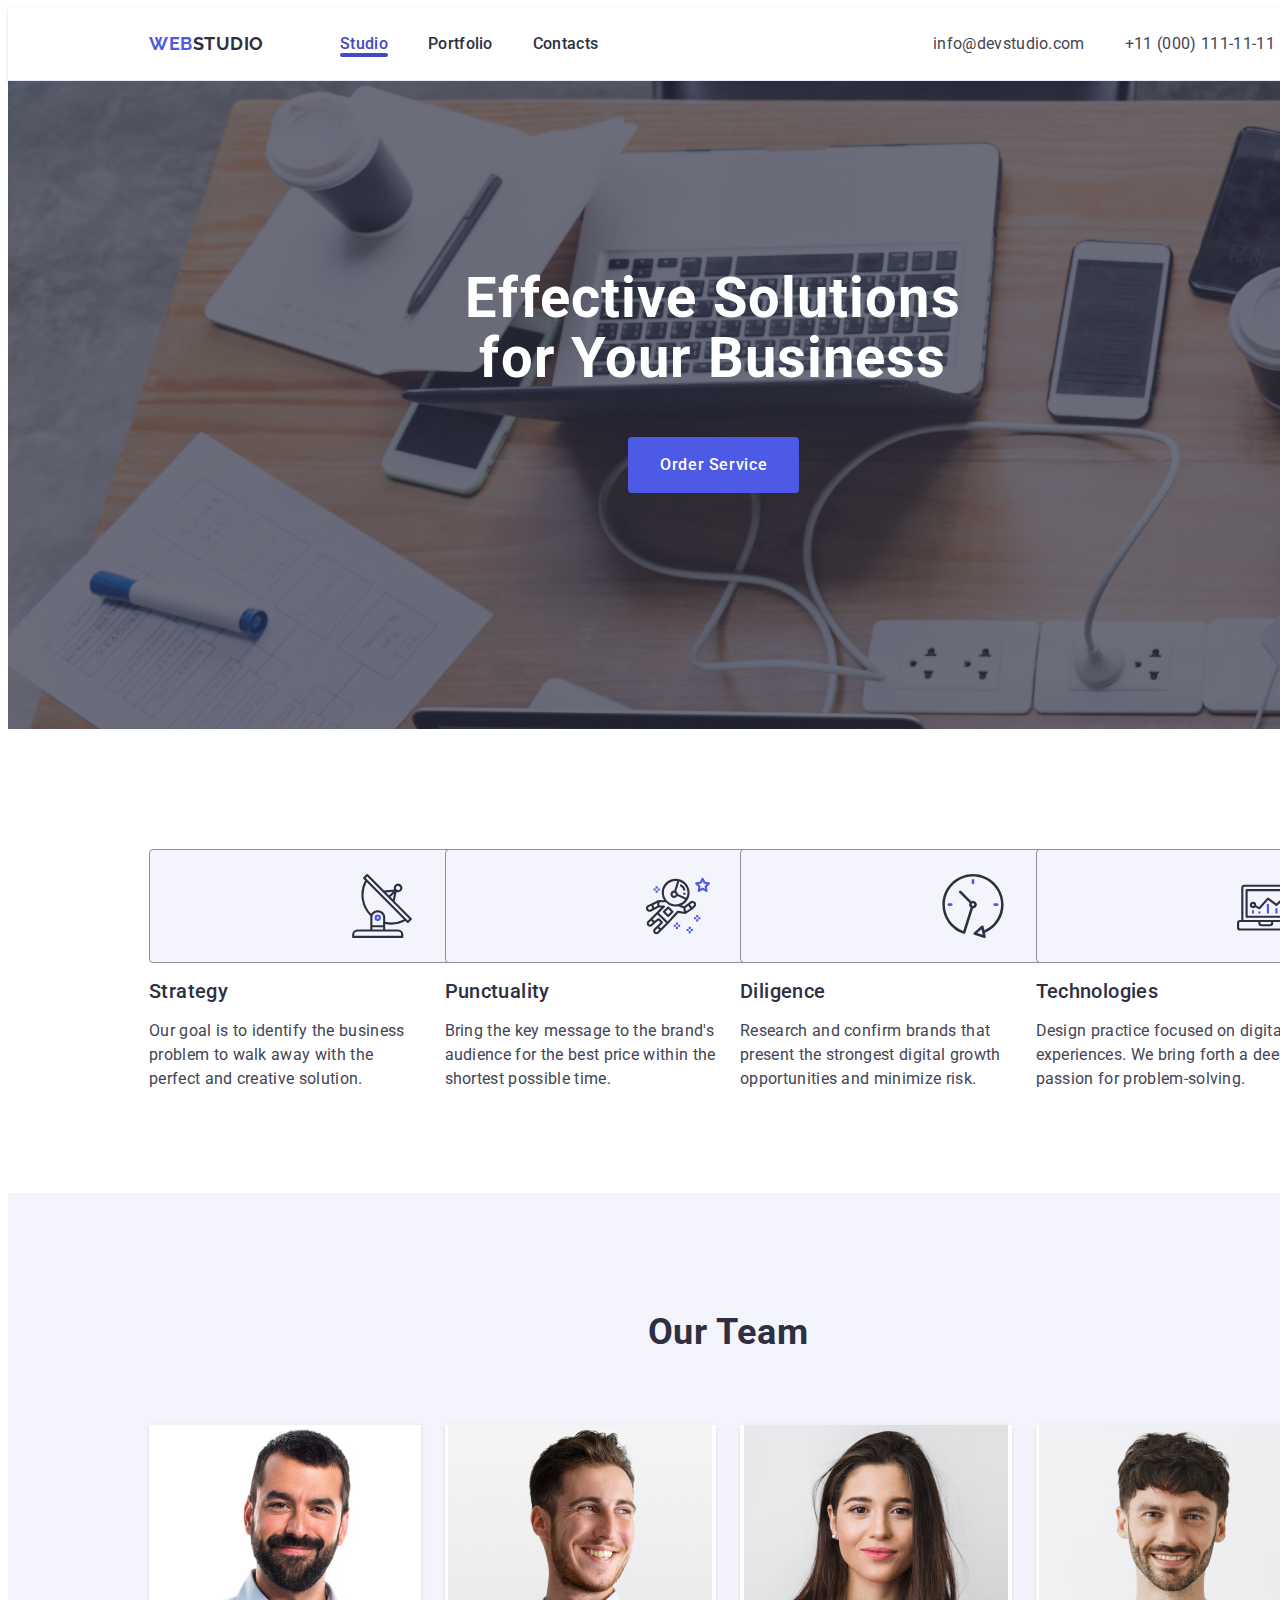
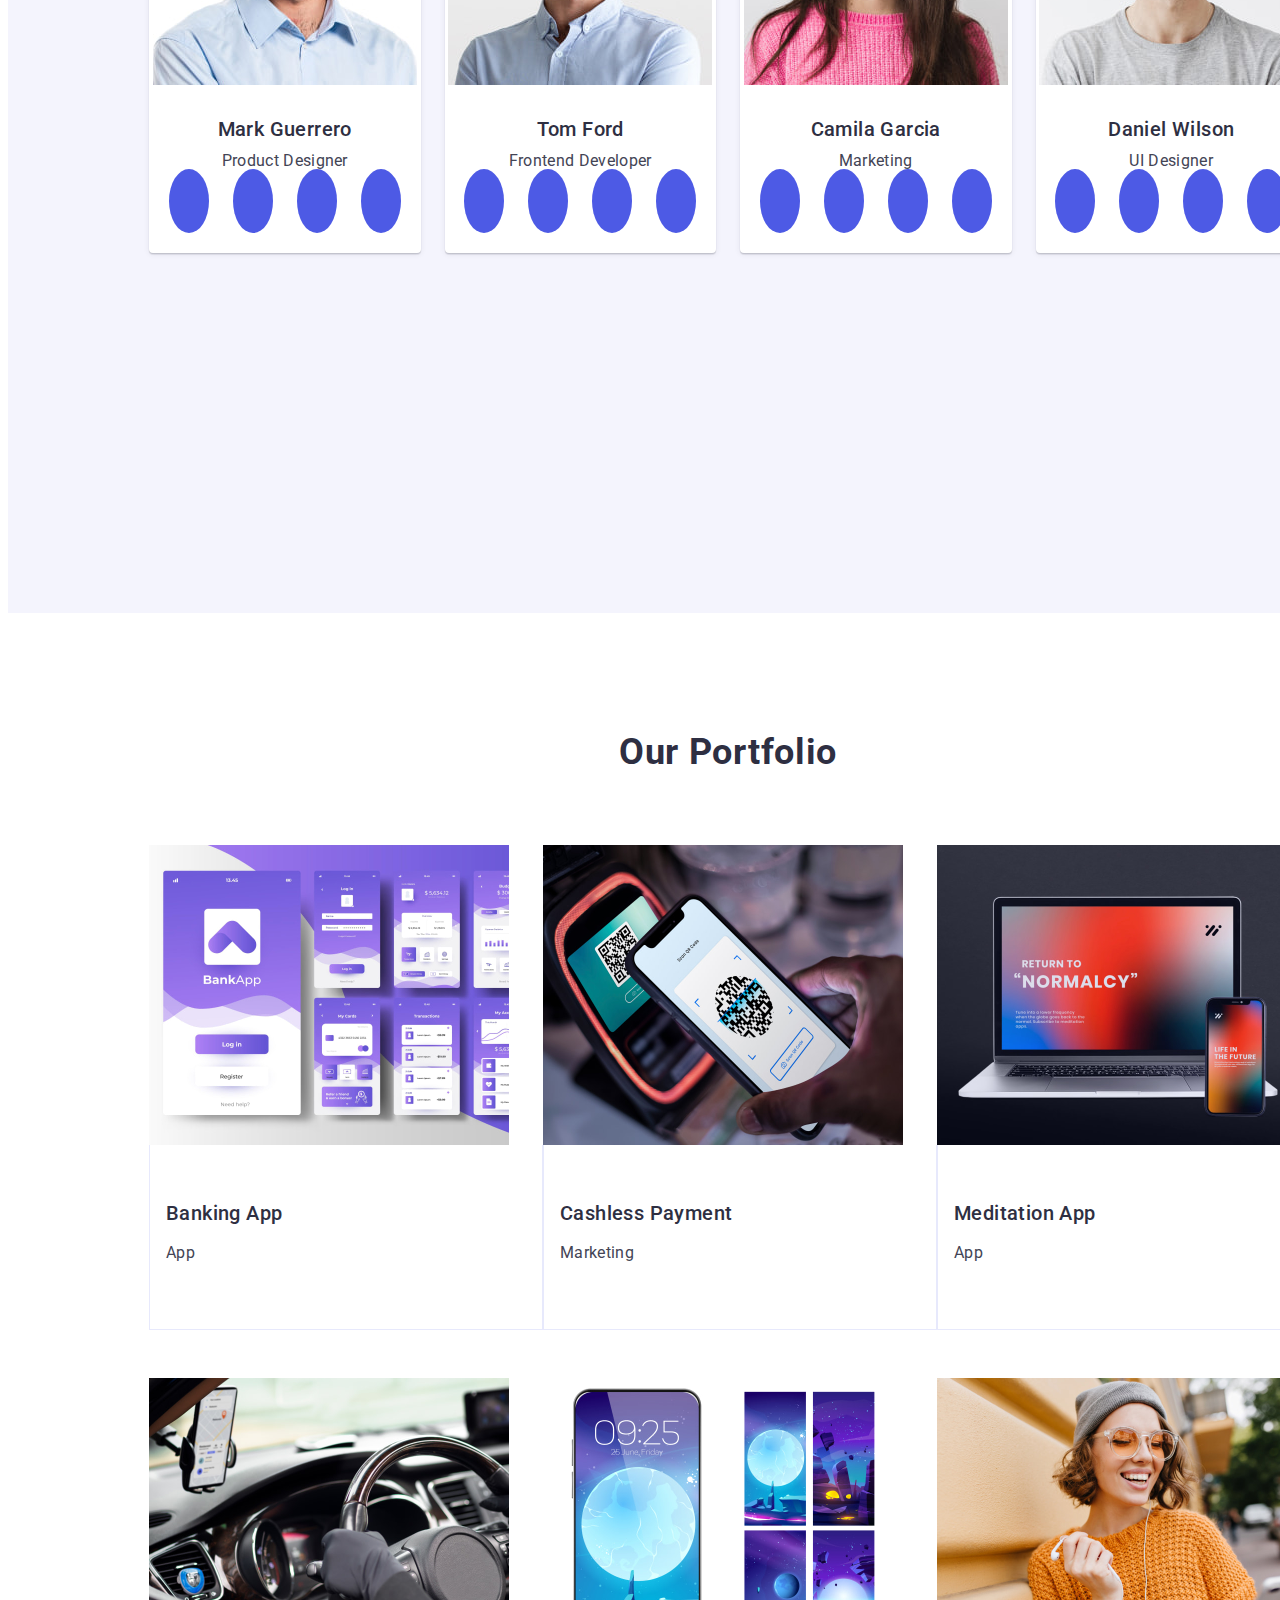
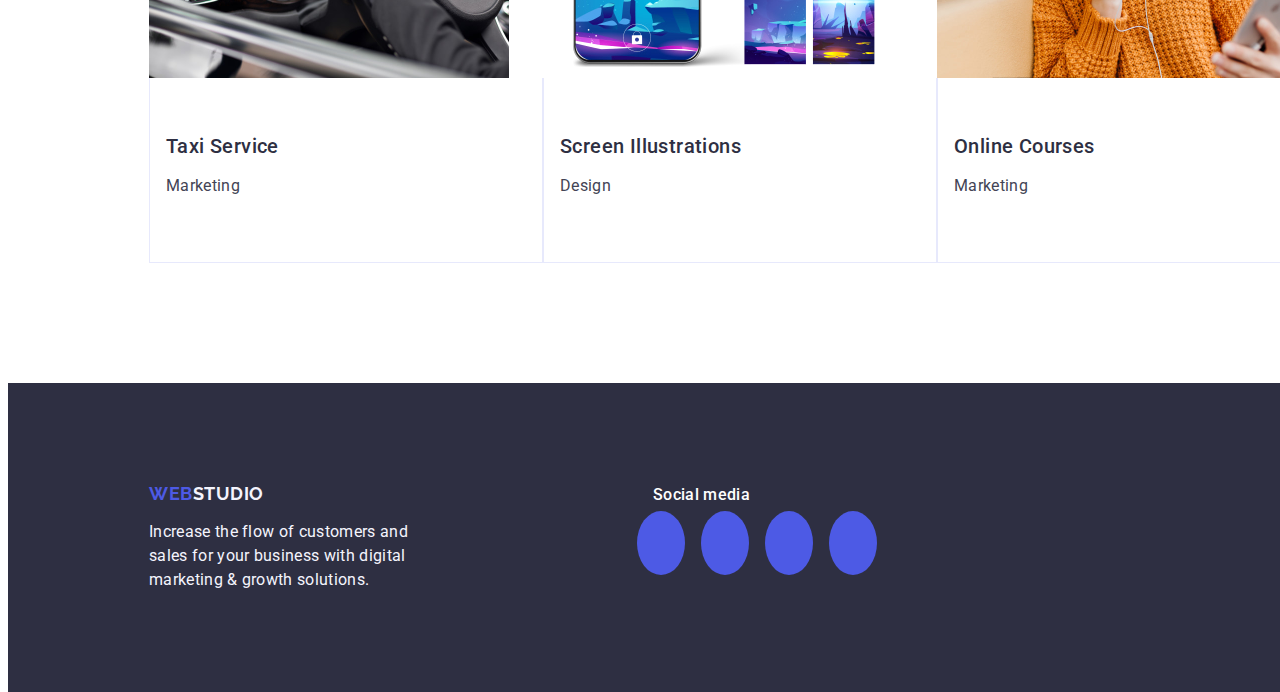
==== commit c8583323: "add all files" ====
--- a/index.html
+++ b/index.html
@@ -47,7 +47,7 @@
       </div>
     </header>
     <main>
-      <section class="hero-image effect">
+      <section class="hero-image">
         <div class="container">
           <h1 class="solutions">Effective Solutions for Your Business</h1>
           <button class="btn" type="button">Order Service</button>
@@ -60,7 +60,7 @@
             <li class="adv">
               <div class="adv-icon">
                 <svg class="icon" width="64" height="64">
-                  <use href="./images/icon/icons.svg#antenna-icon"></use>
+                  <use href="./images/icons.svg#antenna-icon"></use>
                 </svg>
               </div>
               <h3 class="advanced-list">Strategy</h3>
@@ -72,7 +72,7 @@
             <li class="adv">
               <div class="adv-icon">
                 <svg class="icon" width="64" height="64">
-                  <use href="./images/icon/icons.svg#astronaut-icon"></use>
+                  <use href="./images/icons.svg#astronaut-icon"></use>
                 </svg>
               </div>
               <h3 class="advanced-list">Punctuality</h3>
@@ -84,7 +84,7 @@
             <li class="adv">
               <div class="adv-icon">
                 <svg class="icon" width="64" height="64">
-                  <use href="./images/icon/icons.svg#clock-icon"></use>
+                  <use href="./images/icons.svg#clock-icon"></use>
                 </svg>
               </div>
               <h3 class="advanced-list">Diligence</h3>
@@ -96,7 +96,7 @@
             <li class="adv">
               <div class="adv-icon">
                 <svg class="icon" width="64" height="64">
-                  <use href="./images/icon/icons.svg#diagram-icon"></use>
+                  <use href="./images/icons.svg#diagram-icon"></use>
                 </svg>
               </div>
               <h3 class="advanced-list">Technologies</h3>
@@ -126,30 +126,28 @@
                   <li class="social-list">
                     <a class="social-list-folow" href="">
                       <svg class="icon" width="16" height="16">
-                        <use
-                          href="./images/icon/icons.svg#instagram-icon"
-                        ></use>
-                      </svg>
-                    </a>
-                  </li>
-                  <li class="social-list">
-                    <a class="social-list-folow" href="">
-                      <svg class="icon" width="16" height="16">
-                        <use href="./images/icon/icons.svg#twitter-icon"></use>
-                      </svg>
-                    </a>
-                  </li>
-                  <li class="social-list">
-                    <a class="social-list-folow" href="">
-                      <svg class="icon" width="16" height="16">
-                        <use href="./images/icon/icons.svg#facebook-icon"></use>
-                      </svg>
-                    </a>
-                  </li>
-                  <li class="social-list">
-                    <a class="social-list-folow" href="">
-                      <svg class="icon" width="16" height="16">
-                        <use href="./images/icon/icons.svg#linkedin-icon"></use>
+                        <use href="./images/icons.svg#instagram-icon"></use>
+                      </svg>
+                    </a>
+                  </li>
+                  <li class="social-list">
+                    <a class="social-list-folow" href="">
+                      <svg class="icon" width="16" height="16">
+                        <use href="./images/icons.svg#twitter-icon"></use>
+                      </svg>
+                    </a>
+                  </li>
+                  <li class="social-list">
+                    <a class="social-list-folow" href="">
+                      <svg class="icon" width="16" height="16">
+                        <use href="./images/icons.svg#facebook-icon"></use>
+                      </svg>
+                    </a>
+                  </li>
+                  <li class="social-list">
+                    <a class="social-list-folow" href="">
+                      <svg class="icon" width="16" height="16">
+                        <use href="./images/icons.svg#linkedin-icon"></use>
                       </svg>
                     </a>
                   </li>
@@ -170,30 +168,28 @@
                   <li class="social-list">
                     <a class="social-list-folow" href="">
                       <svg class="icon" width="16" height="16">
-                        <use
-                          href="./images/icon/icons.svg#instagram-icon"
-                        ></use>
-                      </svg>
-                    </a>
-                  </li>
-                  <li class="social-list">
-                    <a class="social-list-folow" href="">
-                      <svg class="icon" width="16" height="16">
-                        <use href="./images/icon/icons.svg#twitter-icon"></use>
-                      </svg>
-                    </a>
-                  </li>
-                  <li class="social-list">
-                    <a class="social-list-folow" href="">
-                      <svg class="icon" width="16" height="16">
-                        <use href="./images/icon/icons.svg#facebook-icon"></use>
-                      </svg>
-                    </a>
-                  </li>
-                  <li class="social-list">
-                    <a class="social-list-folow" href="">
-                      <svg class="icon" width="16" height="16">
-                        <use href="./images/icon/icons.svg#linkedin-icon"></use>
+                        <use href="./images/icons.svg#instagram-icon"></use>
+                      </svg>
+                    </a>
+                  </li>
+                  <li class="social-list">
+                    <a class="social-list-folow" href="">
+                      <svg class="icon" width="16" height="16">
+                        <use href="./images/icons.svg#twitter-icon"></use>
+                      </svg>
+                    </a>
+                  </li>
+                  <li class="social-list">
+                    <a class="social-list-folow" href="">
+                      <svg class="icon" width="16" height="16">
+                        <use href="./images/icons.svg#facebook-icon"></use>
+                      </svg>
+                    </a>
+                  </li>
+                  <li class="social-list">
+                    <a class="social-list-folow" href="">
+                      <svg class="icon" width="16" height="16">
+                        <use href="./images/icons.svg#linkedin-icon"></use>
                       </svg>
                     </a>
                   </li>
@@ -214,30 +210,28 @@
                   <li class="social-list">
                     <a class="social-list-folow" href="">
                       <svg class="icon" width="16" height="16">
-                        <use
-                          href="./images/icon/icons.svg#instagram-icon"
-                        ></use>
-                      </svg>
-                    </a>
-                  </li>
-                  <li class="social-list">
-                    <a class="social-list-folow" href="">
-                      <svg class="icon" width="16" height="16">
-                        <use href="./images/icon/icons.svg#twitter-icon"></use>
-                      </svg>
-                    </a>
-                  </li>
-                  <li class="social-list">
-                    <a class="social-list-folow" href="">
-                      <svg class="icon" width="16" height="16">
-                        <use href="./images/icon/icons.svg#facebook-icon"></use>
-                      </svg>
-                    </a>
-                  </li>
-                  <li class="social-list">
-                    <a class="social-list-folow" href="">
-                      <svg class="icon" width="16" height="16">
-                        <use href="./images/icon/icons.svg#linkedin-icon"></use>
+                        <use href="./images/icons.svg#instagram-icon"></use>
+                      </svg>
+                    </a>
+                  </li>
+                  <li class="social-list">
+                    <a class="social-list-folow" href="">
+                      <svg class="icon" width="16" height="16">
+                        <use href="./images/icons.svg#twitter-icon"></use>
+                      </svg>
+                    </a>
+                  </li>
+                  <li class="social-list">
+                    <a class="social-list-folow" href="">
+                      <svg class="icon" width="16" height="16">
+                        <use href="./images/icons.svg#facebook-icon"></use>
+                      </svg>
+                    </a>
+                  </li>
+                  <li class="social-list">
+                    <a class="social-list-folow" href="">
+                      <svg class="icon" width="16" height="16">
+                        <use href="./images/icons.svg#linkedin-icon"></use>
                       </svg>
                     </a>
                   </li>
@@ -258,30 +252,28 @@
                   <li class="social-list">
                     <a class="social-list-folow" href="">
                       <svg class="icon" width="16" height="16">
-                        <use
-                          href="./images/icon/icons.svg#instagram-icon"
-                        ></use>
-                      </svg>
-                    </a>
-                  </li>
-                  <li class="social-list">
-                    <a class="social-list-folow" href="">
-                      <svg class="icon" width="16" height="16">
-                        <use href="./images/icon/icons.svg#twitter-icon"></use>
-                      </svg>
-                    </a>
-                  </li>
-                  <li class="social-list">
-                    <a class="social-list-folow" href="">
-                      <svg class="icon" width="16" height="16">
-                        <use href="./images/icon/icons.svg#facebook-icon"></use>
-                      </svg>
-                    </a>
-                  </li>
-                  <li class="social-list">
-                    <a class="social-list-folow" href="">
-                      <svg class="icon" width="16" height="16">
-                        <use href="./images/icon/icons.svg#linkedin-icon"></use>
+                        <use href="./images/icons.svg#instagram-icon"></use>
+                      </svg>
+                    </a>
+                  </li>
+                  <li class="social-list">
+                    <a class="social-list-folow" href="">
+                      <svg class="icon" width="16" height="16">
+                        <use href="./images/icons.svg#twitter-icon"></use>
+                      </svg>
+                    </a>
+                  </li>
+                  <li class="social-list">
+                    <a class="social-list-folow" href="">
+                      <svg class="icon" width="16" height="16">
+                        <use href="./images/icons.svg#facebook-icon"></use>
+                      </svg>
+                    </a>
+                  </li>
+                  <li class="social-list">
+                    <a class="social-list-folow" href="">
+                      <svg class="icon" width="16" height="16">
+                        <use href="./images/icons.svg#linkedin-icon"></use>
                       </svg>
                     </a>
                   </li>
@@ -430,28 +422,28 @@
             <li class="social-list">
               <a class="social-list-folow" href="">
                 <svg class="icon" width="24" height="24">
-                  <use href="./images/icon/icons.svg#instagram-icon"></use>
+                  <use href="./images/icons.svg#instagram-icon"></use>
                 </svg>
               </a>
             </li>
             <li class="social-list">
               <a class="social-list-folow" href="">
                 <svg class="icon" width="24" height="24">
-                  <use href="./images/icon/icons.svg#twitter-icon"></use>
+                  <use href="./images/icons.svg#twitter-icon"></use>
                 </svg>
               </a>
             </li>
             <li class="social-list">
               <a class="social-list-folow" href="">
                 <svg class="icon" width="24" height="24">
-                  <use href="./images/icon/icons.svg#facebook-icon"></use>
+                  <use href="./images/icons.svg#facebook-icon"></use>
                 </svg>
               </a>
             </li>
             <li class="social-list">
               <a class="social-list-folow" href="">
                 <svg class="icon" width="24" height="24">
-                  <use href="./images/icon/icons.svg#linkedin-icon"></use>
+                  <use href="./images/icons.svg#linkedin-icon"></use>
                 </svg>
               </a>
             </li>
--- a/css/styles.css
+++ b/css/styles.css
@@ -162,11 +162,8 @@
   display: flex;
 }
 
-.effect {
-  height: 600px;
+.hero-image {
   padding: 188px 0;
-}
-.hero-image {
   background-size: cover;
   background-position: center;
   max-width: 1440px;
@@ -283,14 +280,14 @@
   border-radius: 50%;
   width: 100%;
   height: 100%;
-  background-color: var(#4d5ae5);
-  transition: background-color 250ms, cubic-bezier(0.4, 0, 0.2, 1);
+  --background-color: #4d5ae5;
+  transition: background-color 250ms cubic-bezier(0.4, 0, 0.2, 1);
 }
 .social-list-folow:hover {
-  background-color: #404bbf;
+  background-color: #31d0aa;
 }
 .social-list-folow:focus {
-  background-color: #404bbf;
+  background-color: #31d0aa;
 }
 .social {
   display: flex;
@@ -325,6 +322,7 @@
   color: #404bbf;
   font-family: "Roboto", sans-serif;
   position: relative;
+  transition: background-color 250ms cubic-bezier(0.4, 0, 0.2, 1);
 }
 .link:hover {
   font-weight: 500;
@@ -371,14 +369,14 @@
   margin-bottom: 48px;
 }
 .btn {
-  transition: background-color 250ms, cubic-bezier(0.4, 0, 0.2, 1);
+  transition: background-color 250ms cubic-bezier(0.4, 0, 0.2, 1);
   font-family: "Roboto", sans-serif;
   font-weight: 500;
   font-size: 16px;
   line-height: 1.5;
   letter-spacing: 0.04em;
   color: #fff;
-  background: #4d5ae5;
+  background-color: #4d5ae5;
   cursor: pointer;
   margin-left: 479px;
   margin-right: 478px;
@@ -401,7 +399,7 @@
   line-height: 1.5;
   letter-spacing: 0.04em;
   color: #fff;
-  background: #404bbf;
+  background-color: #404bbf;
   cursor: pointer;
 }
 .btn:focus {
@@ -557,7 +555,7 @@
   display: inline-block;
   background-repeat: no-repeat;
   background-image: url(sprite.svg);
-  fill: var(#f4f4fd);
+  --fill: #f4f4fd;
 }
 .icon-antenna {
   width: 32px;
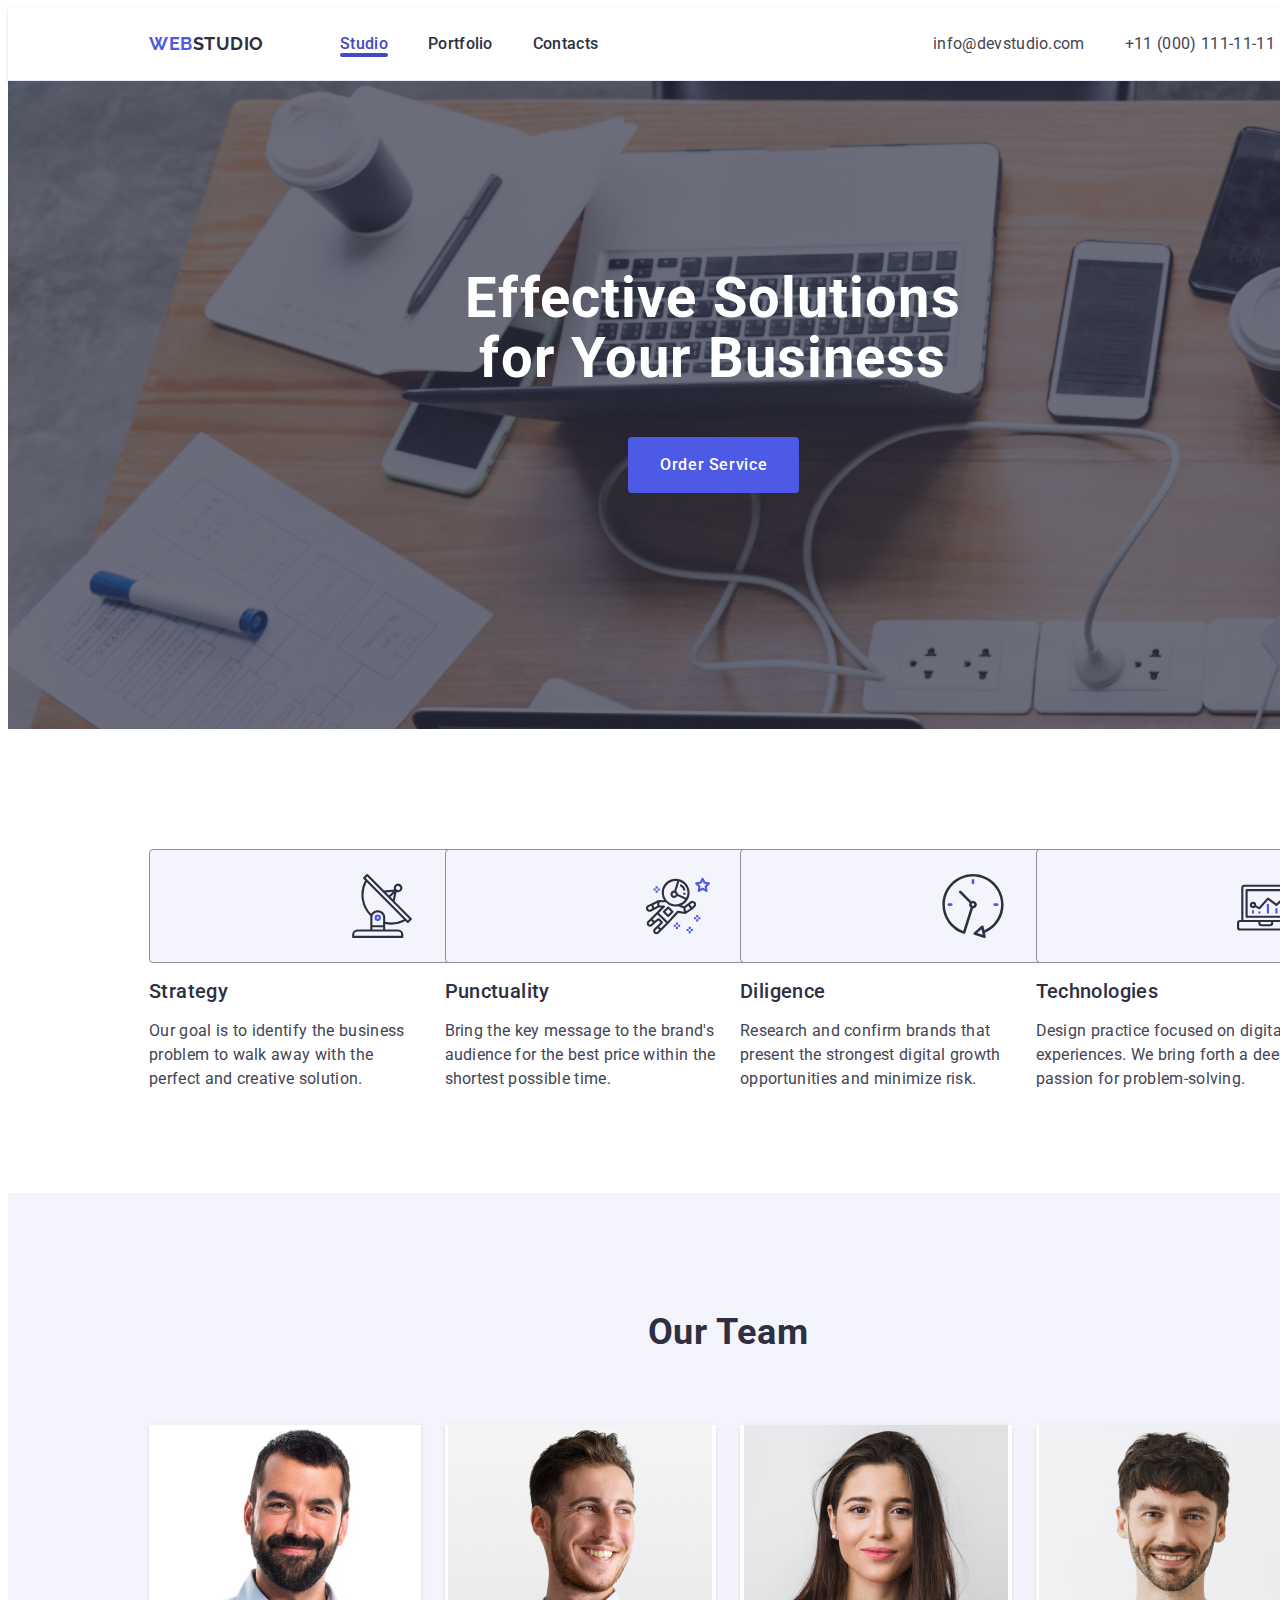
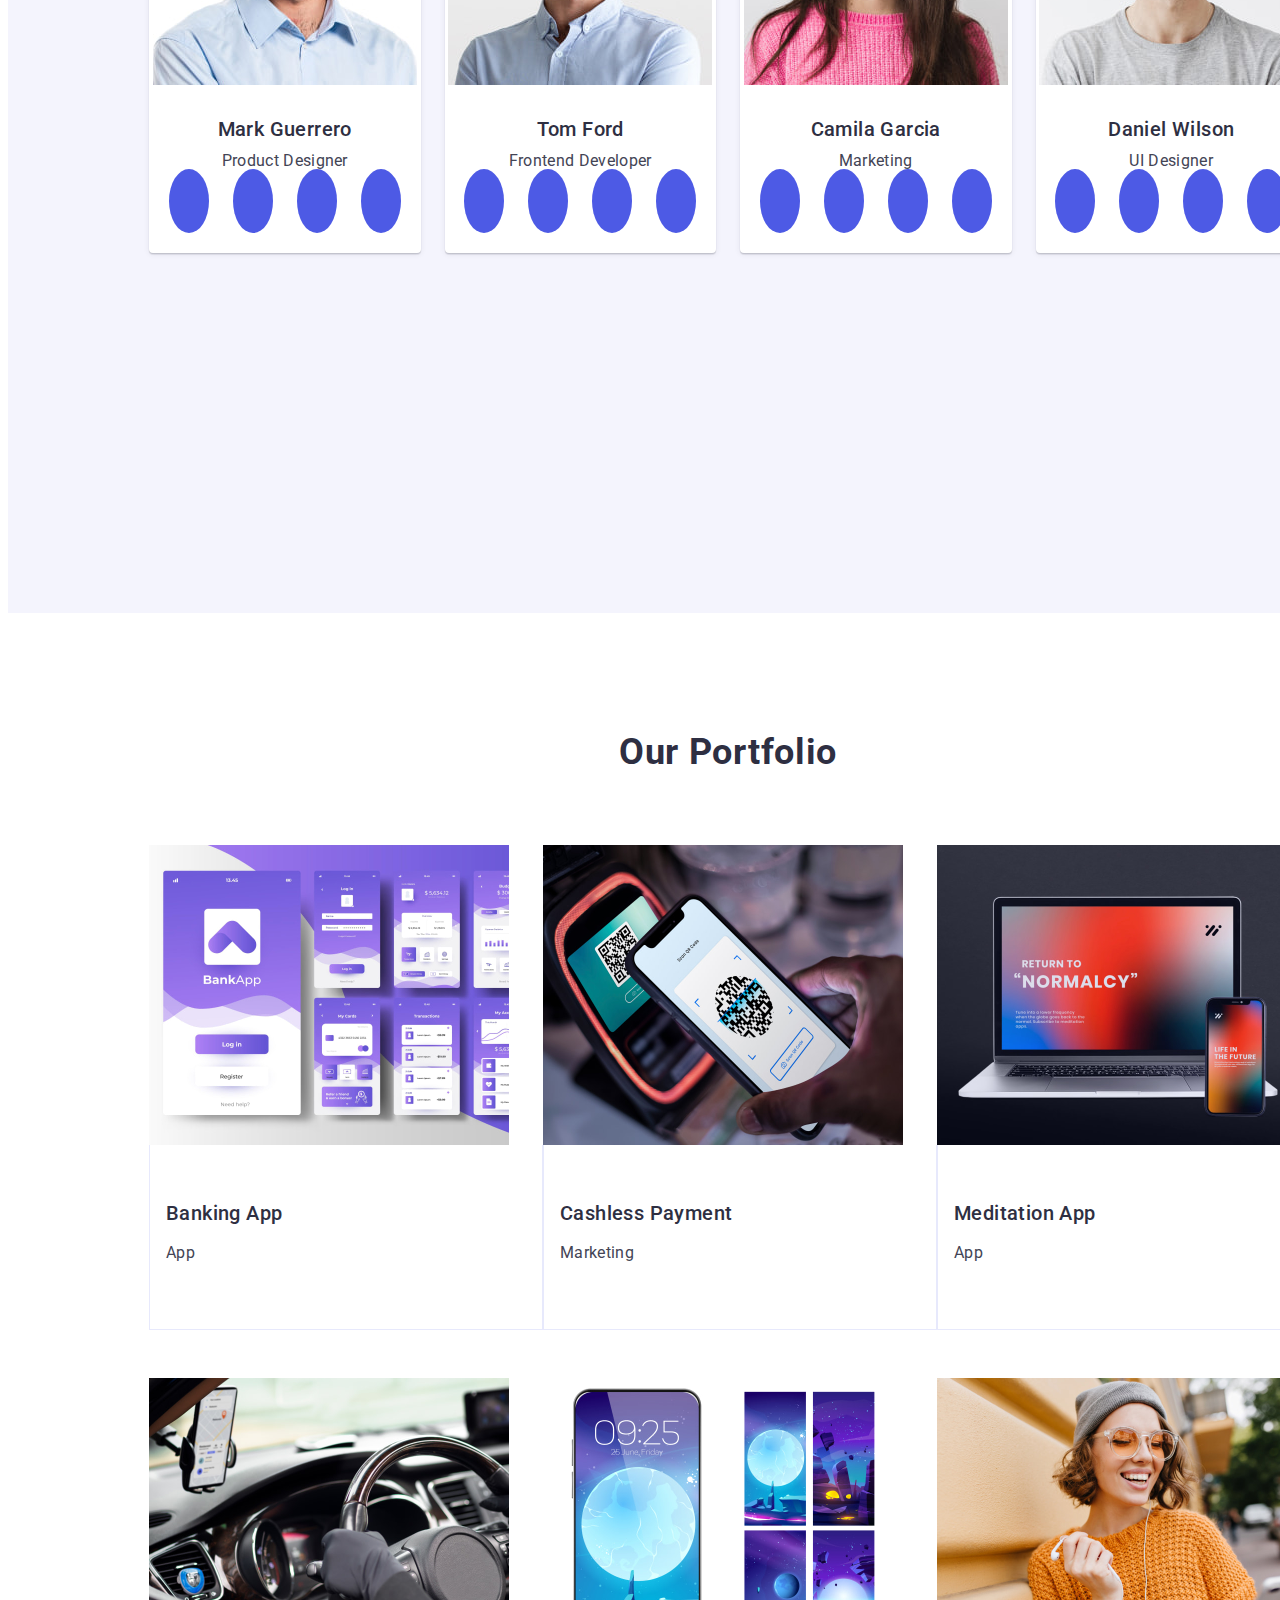
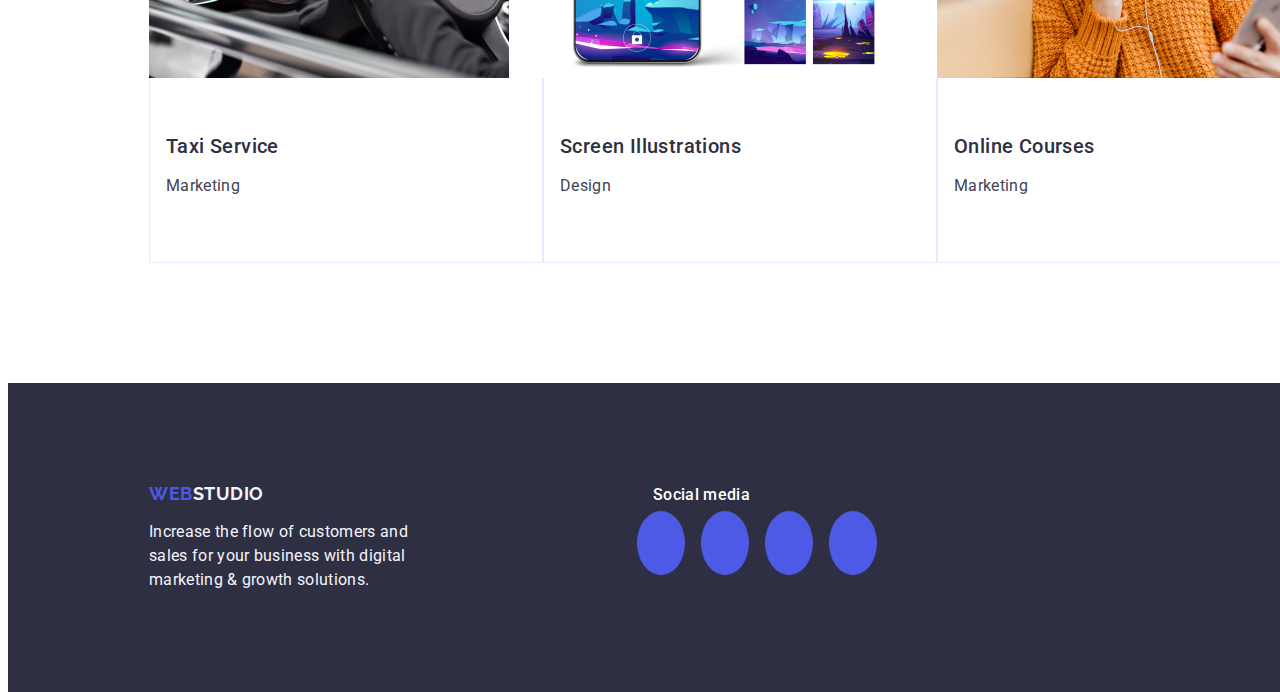
==== commit 2521e63c: "add all files" ====
--- a/index.html
+++ b/index.html
@@ -420,28 +420,28 @@
           <p class="social-foot-text">Social media</p>
           <ul class="social-foot">
             <li class="social-list">
-              <a class="social-list-folow" href="">
+              <a class="social-list-folow-foot" href="">
                 <svg class="icon" width="24" height="24">
                   <use href="./images/icons.svg#instagram-icon"></use>
                 </svg>
               </a>
             </li>
             <li class="social-list">
-              <a class="social-list-folow" href="">
+              <a class="social-list-folow-foot" href="">
                 <svg class="icon" width="24" height="24">
                   <use href="./images/icons.svg#twitter-icon"></use>
                 </svg>
               </a>
             </li>
             <li class="social-list">
-              <a class="social-list-folow" href="">
+              <a class="social-list-folow-foot" href="">
                 <svg class="icon" width="24" height="24">
                   <use href="./images/icons.svg#facebook-icon"></use>
                 </svg>
               </a>
             </li>
             <li class="social-list">
-              <a class="social-list-folow" href="">
+              <a class="social-list-folow-foot" href="">
                 <svg class="icon" width="24" height="24">
                   <use href="./images/icons.svg#linkedin-icon"></use>
                 </svg>
--- a/css/styles.css
+++ b/css/styles.css
@@ -280,13 +280,31 @@
   border-radius: 50%;
   width: 100%;
   height: 100%;
+  --backround-color: #4d5ae5;
+  background-color: var(--background-color);
+  transition: background-color 250ms cubic-bezier(0.4, 0, 0.2, 1);
+}
+.social-list-folow:hover {
+  background-color: #404bbf;
+}
+.social-list-folow:focus {
+  background-color: #404bbf;
+}
+.social-list-folow-foot {
+  justify-content: center;
+  align-items: center;
+  display: flex;
+  border-radius: 50%;
+  width: 100%;
+  height: 100%;
   --background-color: #4d5ae5;
+  background-color: var(--background-color);
   transition: background-color 250ms cubic-bezier(0.4, 0, 0.2, 1);
 }
-.social-list-folow:hover {
+.social-list-folow-foot:hover {
   background-color: #31d0aa;
 }
-.social-list-folow:focus {
+.social-list-folow-foot:focus {
   background-color: #31d0aa;
 }
 .social {
@@ -308,9 +326,7 @@
   letter-spacing: 0.02em;
   color: #2e2f42;
   font-family: "Roboto", sans-serif;
-  transition-property: color;
-  transition-duration: 250ms;
-  transition-timing-function: cubic-bezier(0.4, 0, 0.2, 1);
+  transition: background-color 250ms cubic-bezier(0.4, 0, 0.2, 1);
 }
 .link-studio {
   display: flex;
@@ -556,6 +572,7 @@
   background-repeat: no-repeat;
   background-image: url(sprite.svg);
   --fill: #f4f4fd;
+  fill: var(--fill);
 }
 .icon-antenna {
   width: 32px;
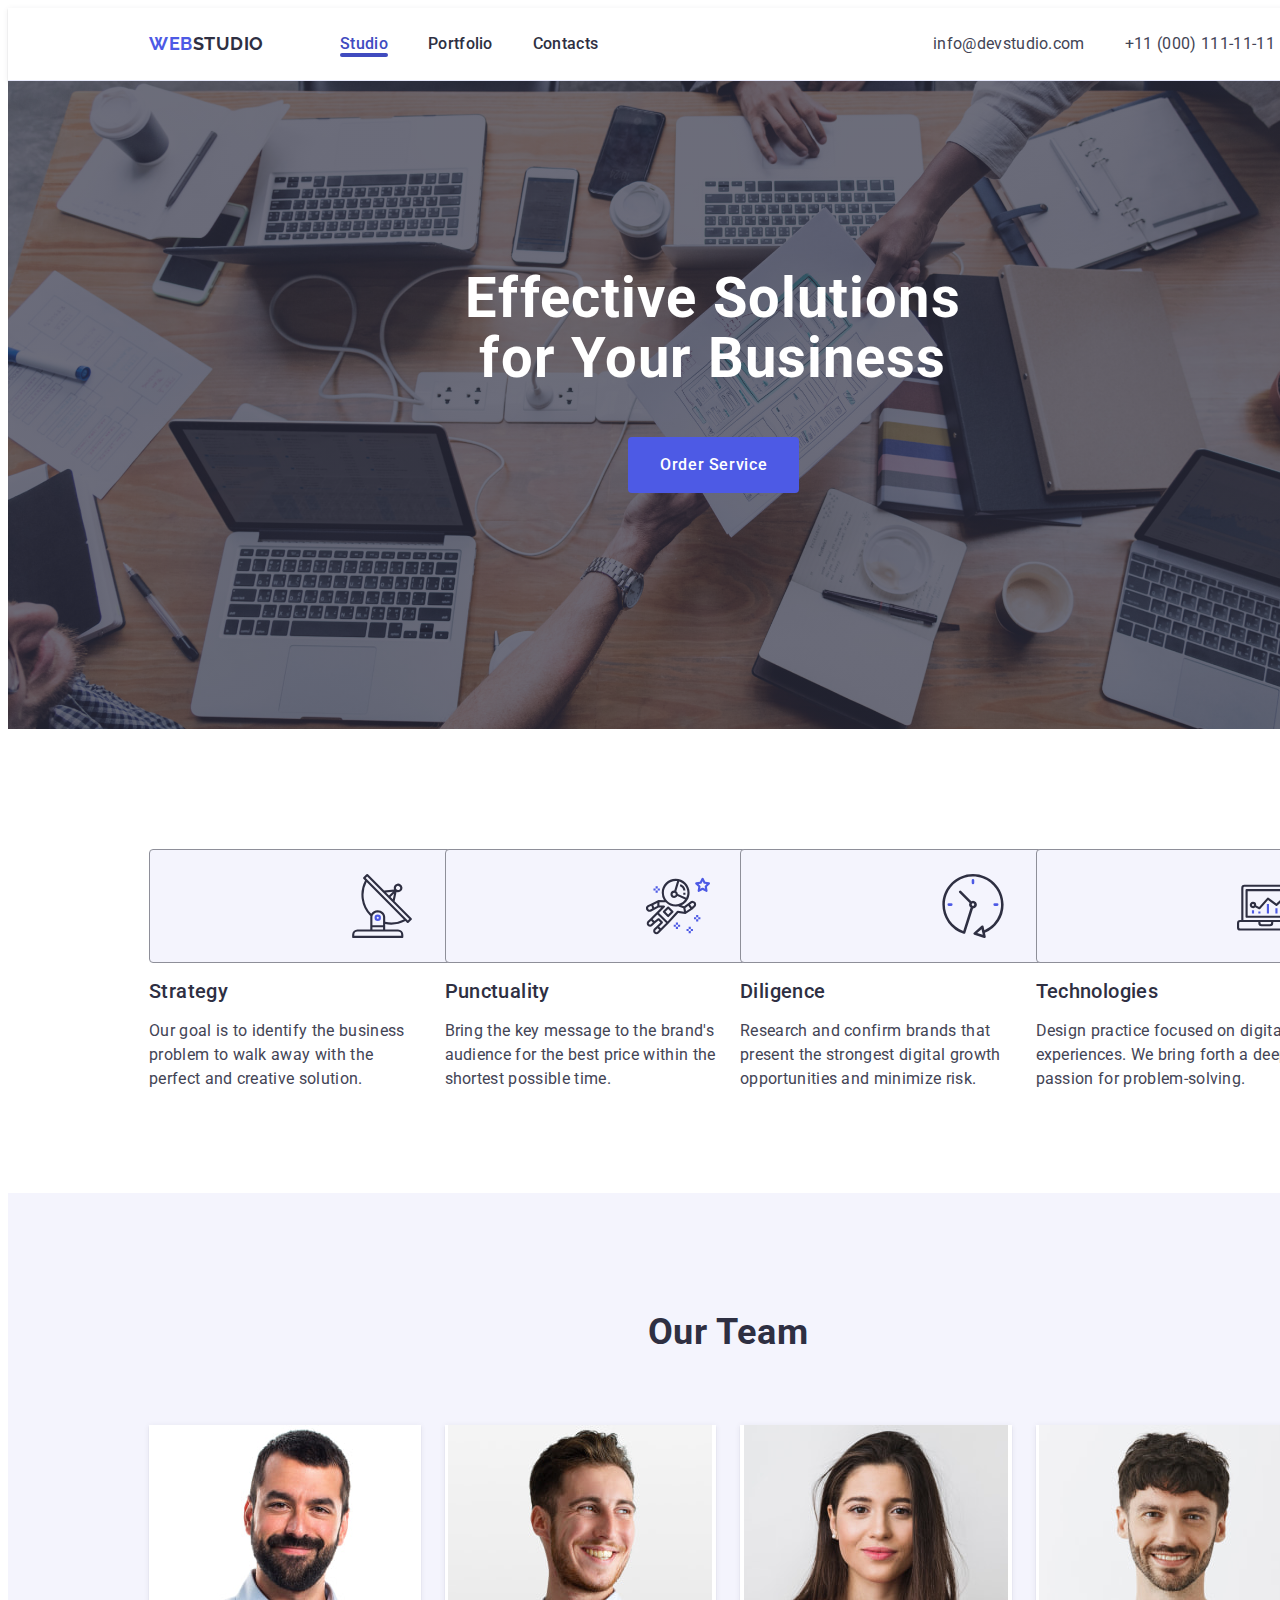
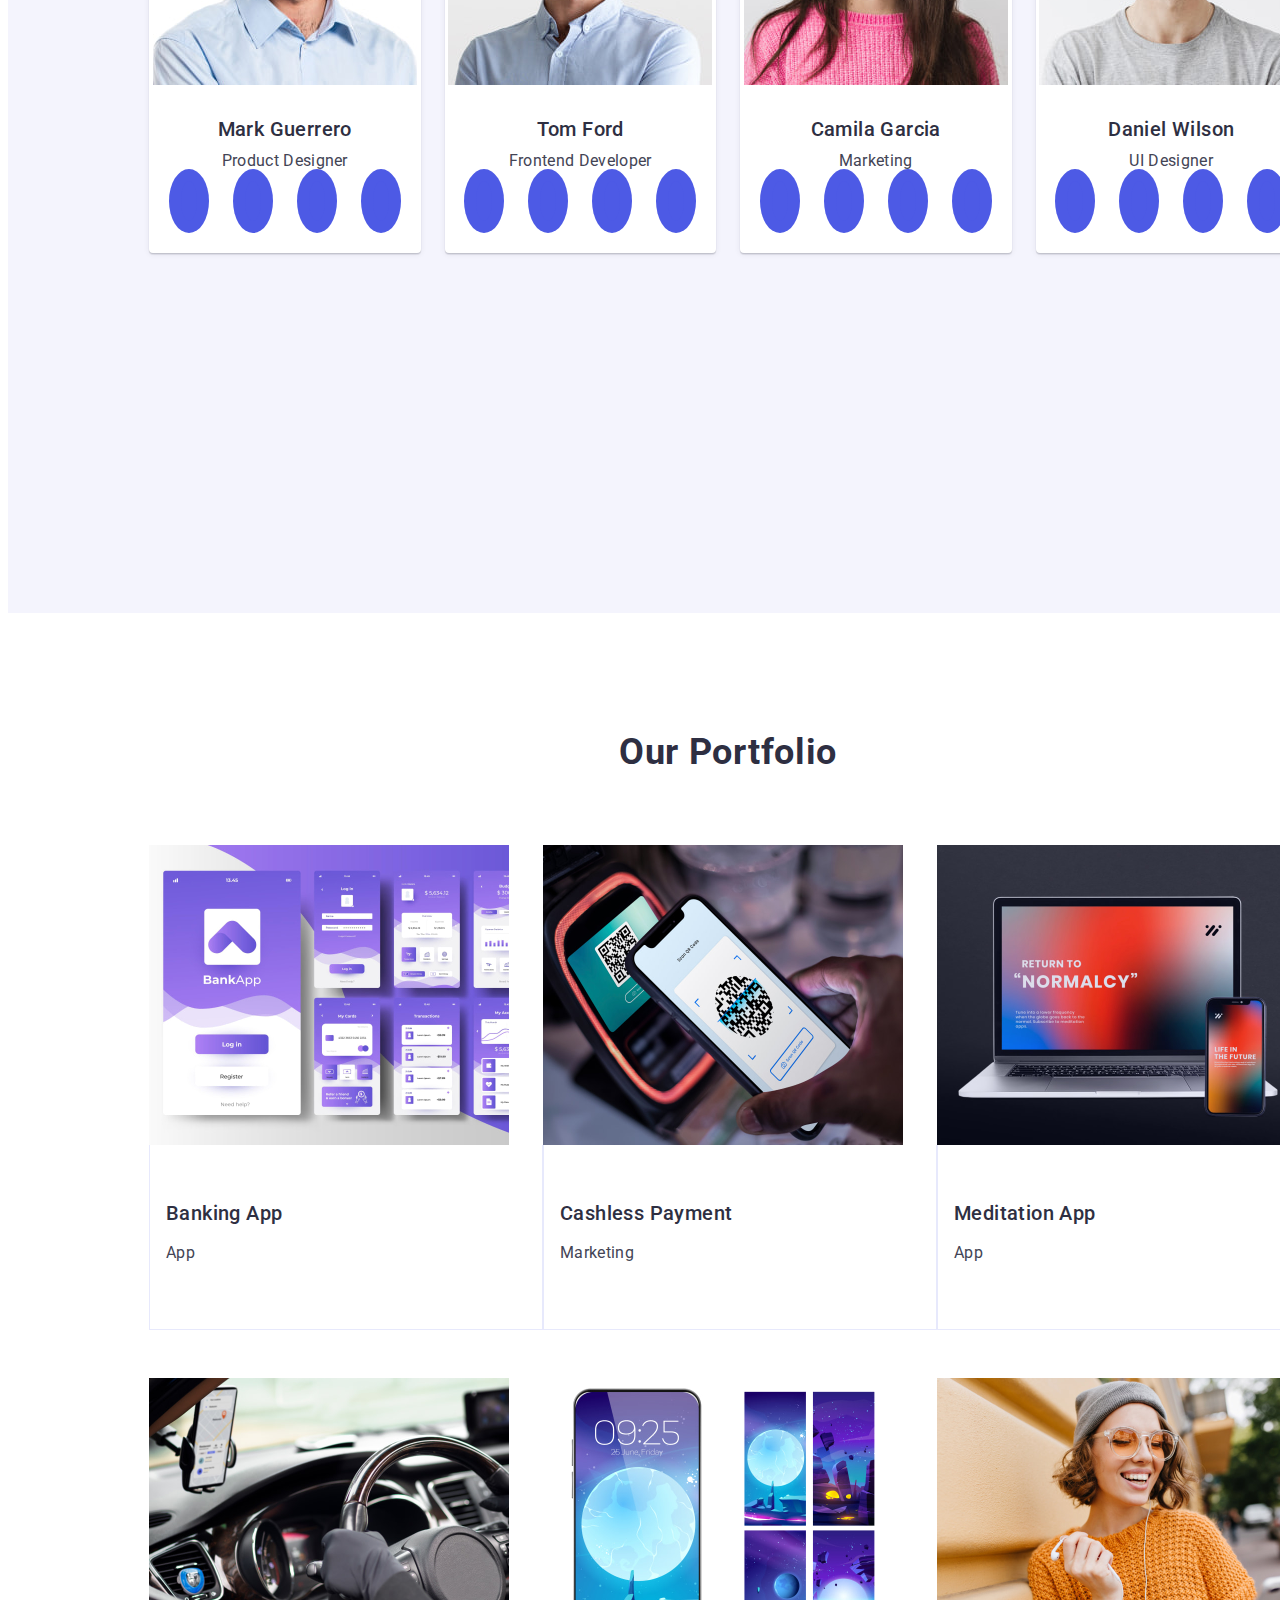
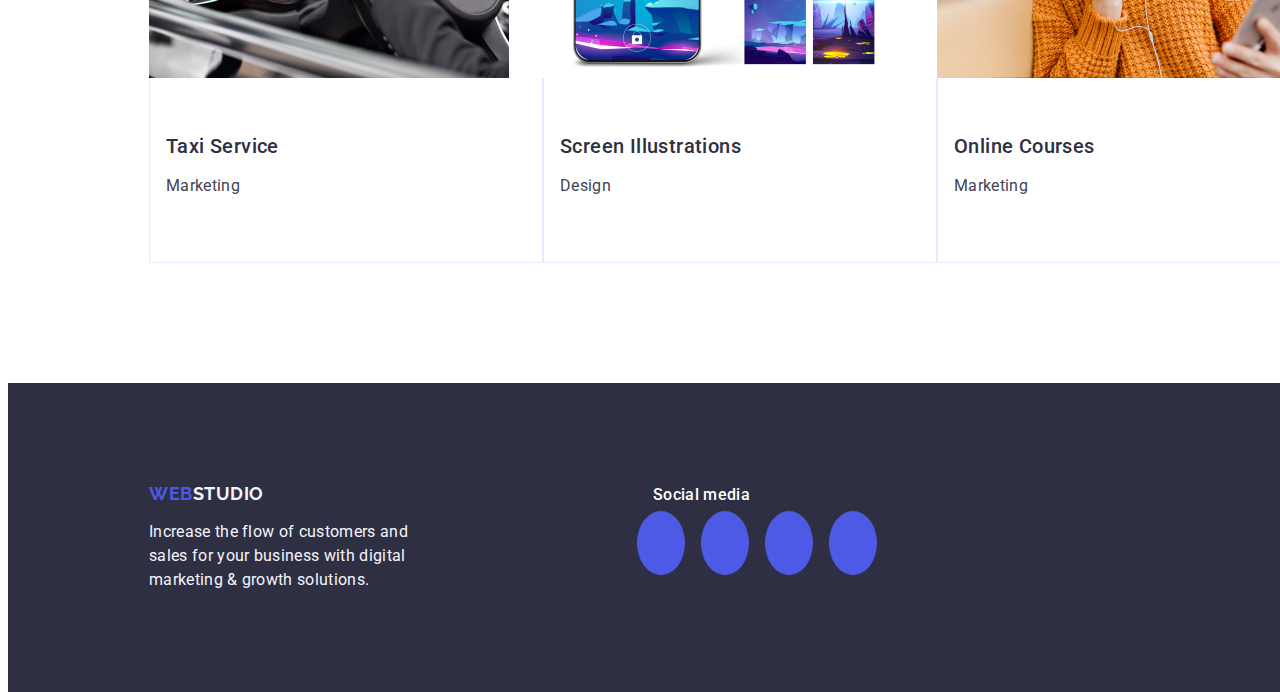
==== commit 68913f5c: "add all files" ====
--- a/index.html
+++ b/index.html
@@ -124,28 +124,44 @@
                 <p class="adv-text">Product Designer</p>
                 <ul class="social">
                   <li class="social-list">
-                    <a class="social-list-folow" href="">
+                    <a
+                      class="social-list-folow"
+                      href=""
+                      style="width: 100%; height: 100%"
+                    >
                       <svg class="icon" width="16" height="16">
                         <use href="./images/icons.svg#instagram-icon"></use>
                       </svg>
                     </a>
                   </li>
                   <li class="social-list">
-                    <a class="social-list-folow" href="">
+                    <a
+                      class="social-list-folow"
+                      href=""
+                      style="width: 100%; height: 100%"
+                    >
                       <svg class="icon" width="16" height="16">
                         <use href="./images/icons.svg#twitter-icon"></use>
                       </svg>
                     </a>
                   </li>
                   <li class="social-list">
-                    <a class="social-list-folow" href="">
+                    <a
+                      class="social-list-folow"
+                      href=""
+                      style="width: 100%; height: 100%"
+                    >
                       <svg class="icon" width="16" height="16">
                         <use href="./images/icons.svg#facebook-icon"></use>
                       </svg>
                     </a>
                   </li>
                   <li class="social-list">
-                    <a class="social-list-folow" href="">
+                    <a
+                      class="social-list-folow"
+                      href=""
+                      style="width: 100%; height: 100%"
+                    >
                       <svg class="icon" width="16" height="16">
                         <use href="./images/icons.svg#linkedin-icon"></use>
                       </svg>
@@ -166,28 +182,44 @@
                 <p class="adv-text">Frontend Developer</p>
                 <ul class="social">
                   <li class="social-list">
-                    <a class="social-list-folow" href="">
+                    <a
+                      class="social-list-folow"
+                      href=""
+                      style="width: 100%; height: 100%"
+                    >
                       <svg class="icon" width="16" height="16">
                         <use href="./images/icons.svg#instagram-icon"></use>
                       </svg>
                     </a>
                   </li>
                   <li class="social-list">
-                    <a class="social-list-folow" href="">
+                    <a
+                      class="social-list-folow"
+                      href=""
+                      style="width: 100%; height: 100%"
+                    >
                       <svg class="icon" width="16" height="16">
                         <use href="./images/icons.svg#twitter-icon"></use>
                       </svg>
                     </a>
                   </li>
                   <li class="social-list">
-                    <a class="social-list-folow" href="">
+                    <a
+                      class="social-list-folow"
+                      href=""
+                      style="width: 100%; height: 100%"
+                    >
                       <svg class="icon" width="16" height="16">
                         <use href="./images/icons.svg#facebook-icon"></use>
                       </svg>
                     </a>
                   </li>
                   <li class="social-list">
-                    <a class="social-list-folow" href="">
+                    <a
+                      class="social-list-folow"
+                      href=""
+                      style="width: 100%; height: 100%"
+                    >
                       <svg class="icon" width="16" height="16">
                         <use href="./images/icons.svg#linkedin-icon"></use>
                       </svg>
@@ -208,28 +240,44 @@
                 <p class="adv-text">Marketing</p>
                 <ul class="social">
                   <li class="social-list">
-                    <a class="social-list-folow" href="">
+                    <a
+                      class="social-list-folow"
+                      href=""
+                      style="width: 100%; height: 100%"
+                    >
                       <svg class="icon" width="16" height="16">
                         <use href="./images/icons.svg#instagram-icon"></use>
                       </svg>
                     </a>
                   </li>
                   <li class="social-list">
-                    <a class="social-list-folow" href="">
+                    <a
+                      class="social-list-folow"
+                      href=""
+                      style="width: 100%; height: 100%"
+                    >
                       <svg class="icon" width="16" height="16">
                         <use href="./images/icons.svg#twitter-icon"></use>
                       </svg>
                     </a>
                   </li>
                   <li class="social-list">
-                    <a class="social-list-folow" href="">
+                    <a
+                      class="social-list-folow"
+                      href=""
+                      style="width: 100%; height: 100%"
+                    >
                       <svg class="icon" width="16" height="16">
                         <use href="./images/icons.svg#facebook-icon"></use>
                       </svg>
                     </a>
                   </li>
                   <li class="social-list">
-                    <a class="social-list-folow" href="">
+                    <a
+                      class="social-list-folow"
+                      href=""
+                      style="width: 100%; height: 100%"
+                    >
                       <svg class="icon" width="16" height="16">
                         <use href="./images/icons.svg#linkedin-icon"></use>
                       </svg>
@@ -250,28 +298,44 @@
                 <p class="adv-text">UI Designer</p>
                 <ul class="social">
                   <li class="social-list">
-                    <a class="social-list-folow" href="">
+                    <a
+                      class="social-list-folow"
+                      href=""
+                      style="width: 100%; height: 100%"
+                    >
                       <svg class="icon" width="16" height="16">
                         <use href="./images/icons.svg#instagram-icon"></use>
                       </svg>
                     </a>
                   </li>
                   <li class="social-list">
-                    <a class="social-list-folow" href="">
+                    <a
+                      class="social-list-folow"
+                      href=""
+                      style="width: 100%; height: 100%"
+                    >
                       <svg class="icon" width="16" height="16">
                         <use href="./images/icons.svg#twitter-icon"></use>
                       </svg>
                     </a>
                   </li>
                   <li class="social-list">
-                    <a class="social-list-folow" href="">
+                    <a
+                      class="social-list-folow"
+                      href=""
+                      style="width: 100%; height: 100%"
+                    >
                       <svg class="icon" width="16" height="16">
                         <use href="./images/icons.svg#facebook-icon"></use>
                       </svg>
                     </a>
                   </li>
                   <li class="social-list">
-                    <a class="social-list-folow" href="">
+                    <a
+                      class="social-list-folow"
+                      href=""
+                      style="width: 100%; height: 100%"
+                    >
                       <svg class="icon" width="16" height="16">
                         <use href="./images/icons.svg#linkedin-icon"></use>
                       </svg>
@@ -420,28 +484,44 @@
           <p class="social-foot-text">Social media</p>
           <ul class="social-foot">
             <li class="social-list">
-              <a class="social-list-folow-foot" href="">
+              <a
+                class="social-list-folow-foot"
+                href=""
+                style="width: 100%; height: 100%"
+              >
                 <svg class="icon" width="24" height="24">
                   <use href="./images/icons.svg#instagram-icon"></use>
                 </svg>
               </a>
             </li>
             <li class="social-list">
-              <a class="social-list-folow-foot" href="">
+              <a
+                class="social-list-folow-foot"
+                href=""
+                style="width: 100%; height: 100%"
+              >
                 <svg class="icon" width="24" height="24">
                   <use href="./images/icons.svg#twitter-icon"></use>
                 </svg>
               </a>
             </li>
             <li class="social-list">
-              <a class="social-list-folow-foot" href="">
+              <a
+                class="social-list-folow-foot"
+                href=""
+                style="width: 100%; height: 100%"
+              >
                 <svg class="icon" width="24" height="24">
                   <use href="./images/icons.svg#facebook-icon"></use>
                 </svg>
               </a>
             </li>
             <li class="social-list">
-              <a class="social-list-folow-foot" href="">
+              <a
+                class="social-list-folow-foot"
+                href=""
+                style="width: 100%; height: 100%"
+              >
                 <svg class="icon" width="24" height="24">
                   <use href="./images/icons.svg#linkedin-icon"></use>
                 </svg>
--- a/css/styles.css
+++ b/css/styles.css
@@ -164,16 +164,16 @@
 
 .hero-image {
   padding: 188px 0;
-  background-size: cover;
-  background-position: center;
   max-width: 1440px;
-  background-repeat: no-repeat;
   background: #2e2f42;
   background-image: linear-gradient(
       rgba(46, 47, 66, 0.7),
       rgba(46, 47, 66, 0.7)
     ),
     url(/images/people-office.jpg);
+  background-repeat: no-repeat;
+  background-position: center;
+  background-size: cover;
 }
 a {
   text-decoration: none;
@@ -280,7 +280,7 @@
   border-radius: 50%;
   width: 100%;
   height: 100%;
-  --backround-color: #4d5ae5;
+  --background-color: #4d5ae5;
   background-color: var(--background-color);
   transition: background-color 250ms cubic-bezier(0.4, 0, 0.2, 1);
 }
@@ -326,7 +326,9 @@
   letter-spacing: 0.02em;
   color: #2e2f42;
   font-family: "Roboto", sans-serif;
-  transition: background-color 250ms cubic-bezier(0.4, 0, 0.2, 1);
+  transition-property: color;
+  transition-duration: 250ms;
+  transition-timing-function: cubic-bezier(0.4, 0, 0.2, 1);
 }
 .link-studio {
   display: flex;
@@ -338,7 +340,9 @@
   color: #404bbf;
   font-family: "Roboto", sans-serif;
   position: relative;
-  transition: background-color 250ms cubic-bezier(0.4, 0, 0.2, 1);
+  transition-property: color;
+  transition-duration: 250ms;
+  transition-timing-function: cubic-bezier(0.4, 0, 0.2, 1);
 }
 .link:hover {
   font-weight: 500;
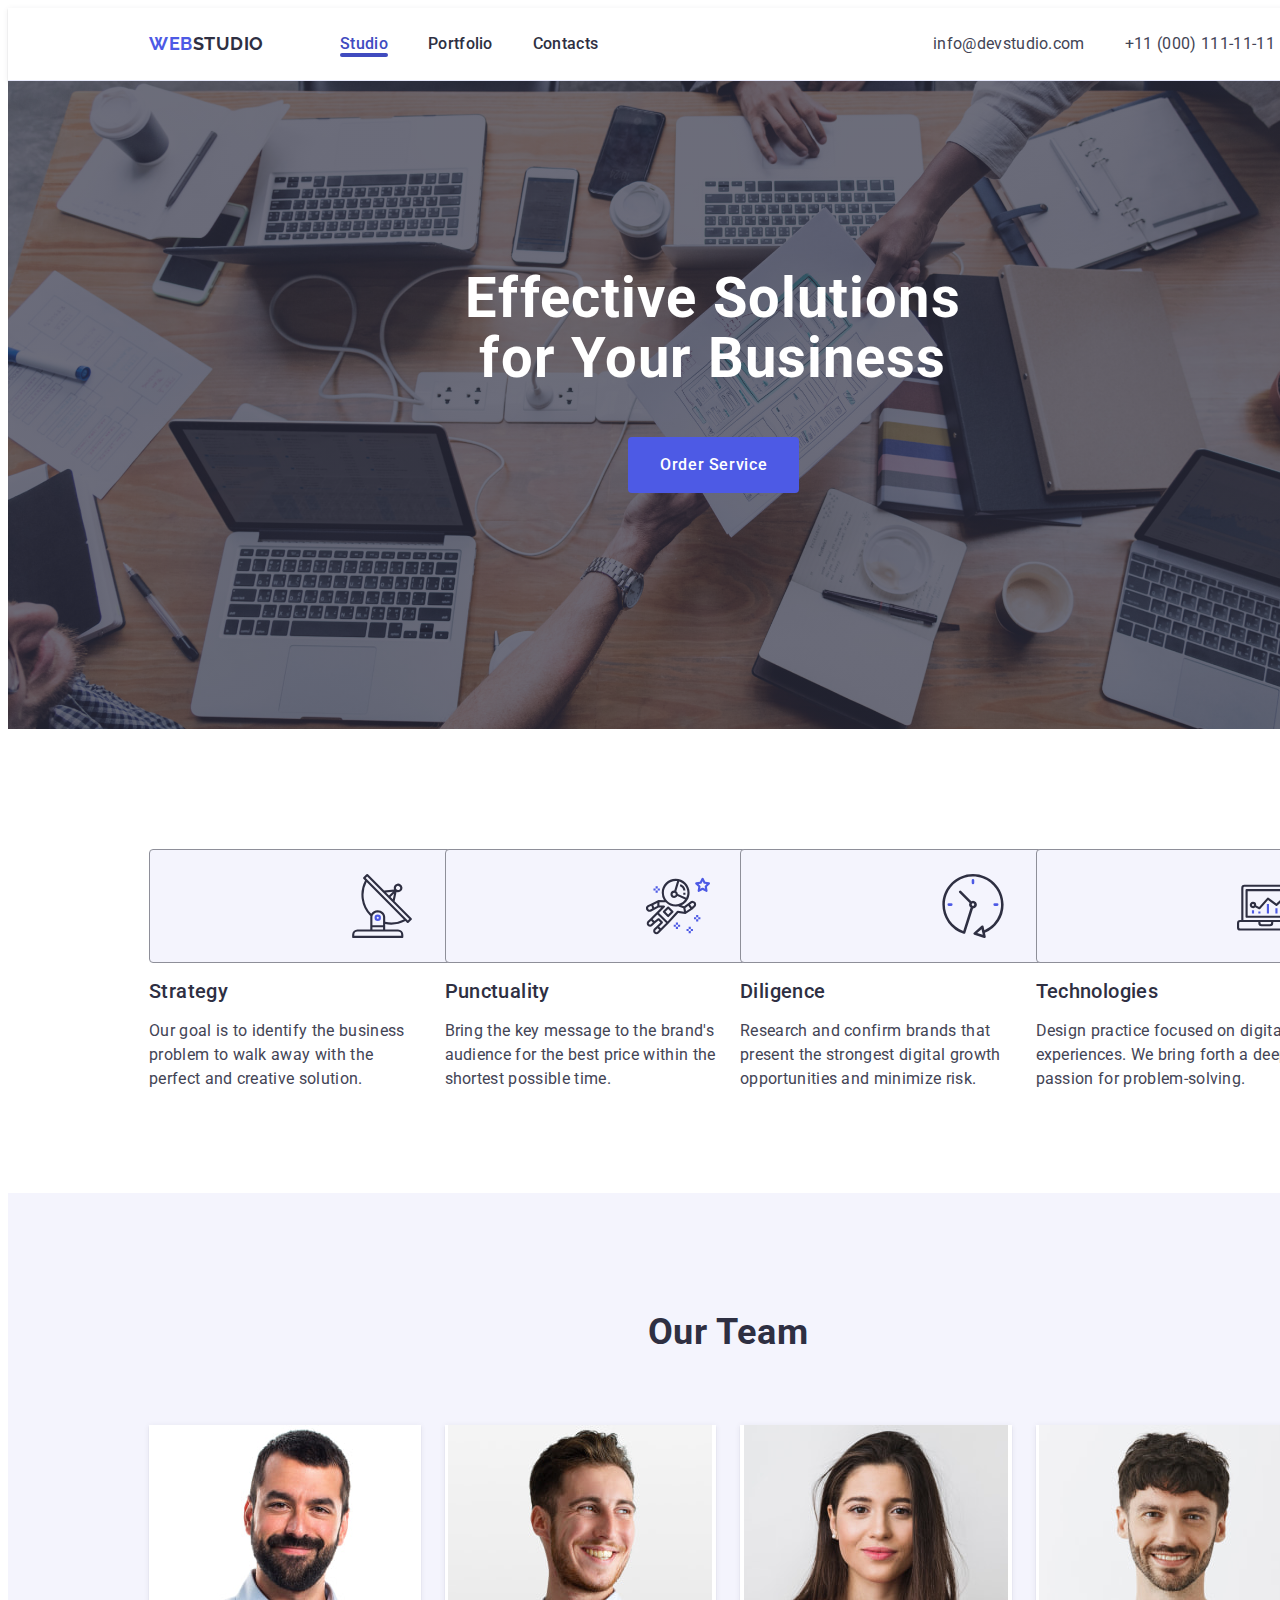
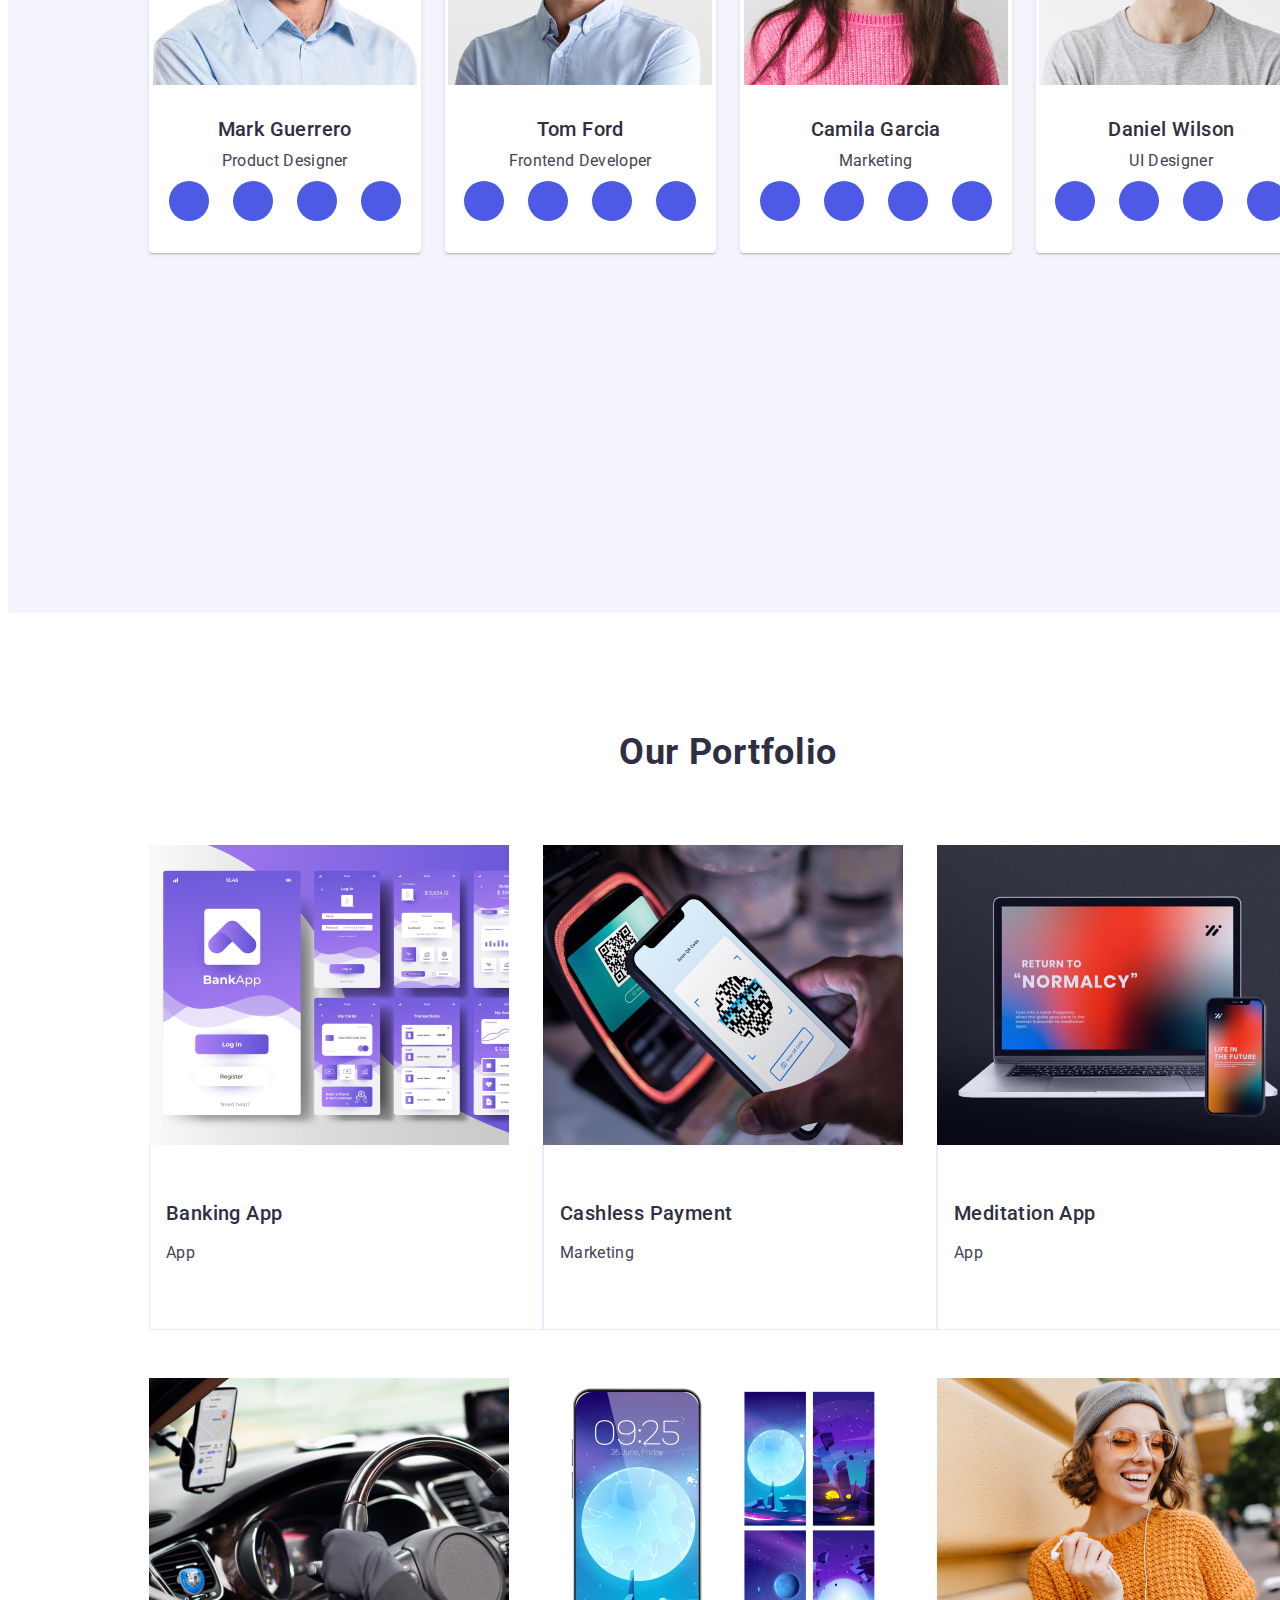
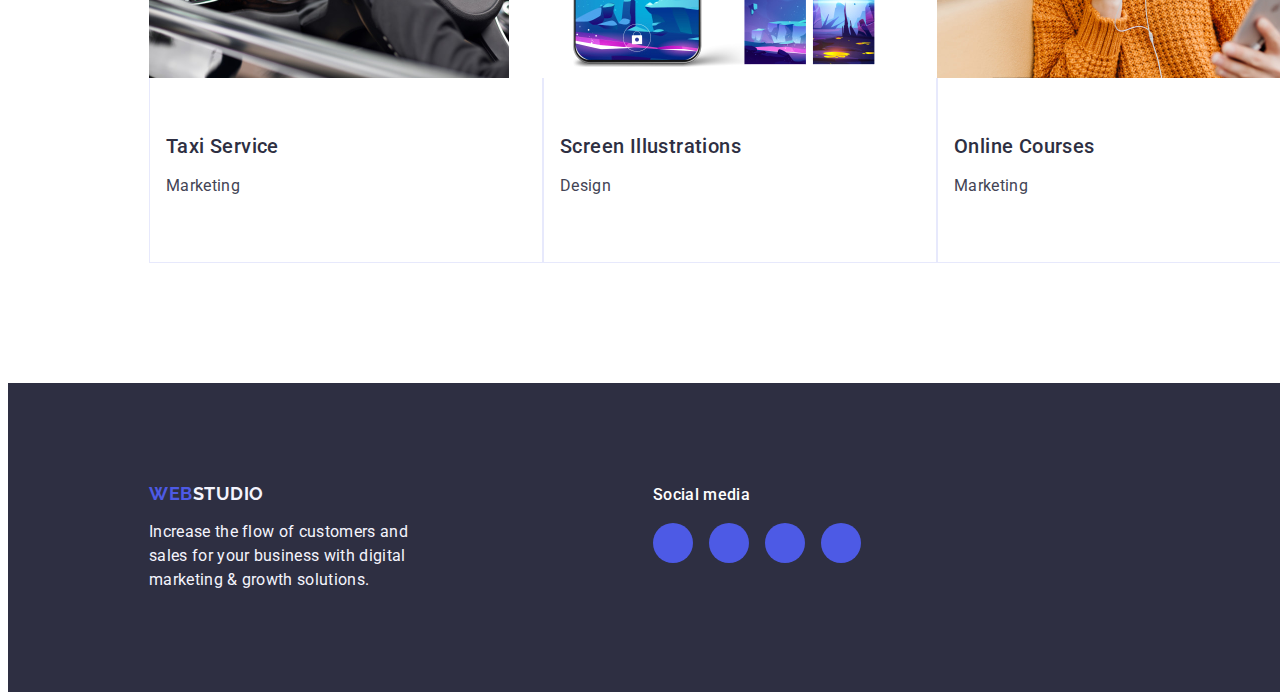
==== commit 174b2ad2: "add all files" ====
--- a/index.html
+++ b/index.html
@@ -124,44 +124,28 @@
                 <p class="adv-text">Product Designer</p>
                 <ul class="social">
                   <li class="social-list">
-                    <a
-                      class="social-list-folow"
-                      href=""
-                      style="width: 100%; height: 100%"
-                    >
+                    <a class="social-list-folow" href="">
                       <svg class="icon" width="16" height="16">
                         <use href="./images/icons.svg#instagram-icon"></use>
                       </svg>
                     </a>
                   </li>
                   <li class="social-list">
-                    <a
-                      class="social-list-folow"
-                      href=""
-                      style="width: 100%; height: 100%"
-                    >
+                    <a class="social-list-folow" href="">
                       <svg class="icon" width="16" height="16">
                         <use href="./images/icons.svg#twitter-icon"></use>
                       </svg>
                     </a>
                   </li>
                   <li class="social-list">
-                    <a
-                      class="social-list-folow"
-                      href=""
-                      style="width: 100%; height: 100%"
-                    >
+                    <a class="social-list-folow" href="">
                       <svg class="icon" width="16" height="16">
                         <use href="./images/icons.svg#facebook-icon"></use>
                       </svg>
                     </a>
                   </li>
                   <li class="social-list">
-                    <a
-                      class="social-list-folow"
-                      href=""
-                      style="width: 100%; height: 100%"
-                    >
+                    <a class="social-list-folow" href="">
                       <svg class="icon" width="16" height="16">
                         <use href="./images/icons.svg#linkedin-icon"></use>
                       </svg>
@@ -182,44 +166,28 @@
                 <p class="adv-text">Frontend Developer</p>
                 <ul class="social">
                   <li class="social-list">
-                    <a
-                      class="social-list-folow"
-                      href=""
-                      style="width: 100%; height: 100%"
-                    >
+                    <a class="social-list-folow" href="">
                       <svg class="icon" width="16" height="16">
                         <use href="./images/icons.svg#instagram-icon"></use>
                       </svg>
                     </a>
                   </li>
                   <li class="social-list">
-                    <a
-                      class="social-list-folow"
-                      href=""
-                      style="width: 100%; height: 100%"
-                    >
+                    <a class="social-list-folow" href="">
                       <svg class="icon" width="16" height="16">
                         <use href="./images/icons.svg#twitter-icon"></use>
                       </svg>
                     </a>
                   </li>
                   <li class="social-list">
-                    <a
-                      class="social-list-folow"
-                      href=""
-                      style="width: 100%; height: 100%"
-                    >
+                    <a class="social-list-folow" href="">
                       <svg class="icon" width="16" height="16">
                         <use href="./images/icons.svg#facebook-icon"></use>
                       </svg>
                     </a>
                   </li>
                   <li class="social-list">
-                    <a
-                      class="social-list-folow"
-                      href=""
-                      style="width: 100%; height: 100%"
-                    >
+                    <a class="social-list-folow" href="">
                       <svg class="icon" width="16" height="16">
                         <use href="./images/icons.svg#linkedin-icon"></use>
                       </svg>
@@ -240,44 +208,28 @@
                 <p class="adv-text">Marketing</p>
                 <ul class="social">
                   <li class="social-list">
-                    <a
-                      class="social-list-folow"
-                      href=""
-                      style="width: 100%; height: 100%"
-                    >
+                    <a class="social-list-folow" href="">
                       <svg class="icon" width="16" height="16">
                         <use href="./images/icons.svg#instagram-icon"></use>
                       </svg>
                     </a>
                   </li>
                   <li class="social-list">
-                    <a
-                      class="social-list-folow"
-                      href=""
-                      style="width: 100%; height: 100%"
-                    >
+                    <a class="social-list-folow" href="">
                       <svg class="icon" width="16" height="16">
                         <use href="./images/icons.svg#twitter-icon"></use>
                       </svg>
                     </a>
                   </li>
                   <li class="social-list">
-                    <a
-                      class="social-list-folow"
-                      href=""
-                      style="width: 100%; height: 100%"
-                    >
+                    <a class="social-list-folow" href="">
                       <svg class="icon" width="16" height="16">
                         <use href="./images/icons.svg#facebook-icon"></use>
                       </svg>
                     </a>
                   </li>
                   <li class="social-list">
-                    <a
-                      class="social-list-folow"
-                      href=""
-                      style="width: 100%; height: 100%"
-                    >
+                    <a class="social-list-folow" href="">
                       <svg class="icon" width="16" height="16">
                         <use href="./images/icons.svg#linkedin-icon"></use>
                       </svg>
@@ -298,44 +250,28 @@
                 <p class="adv-text">UI Designer</p>
                 <ul class="social">
                   <li class="social-list">
-                    <a
-                      class="social-list-folow"
-                      href=""
-                      style="width: 100%; height: 100%"
-                    >
+                    <a class="social-list-folow" href="">
                       <svg class="icon" width="16" height="16">
                         <use href="./images/icons.svg#instagram-icon"></use>
                       </svg>
                     </a>
                   </li>
                   <li class="social-list">
-                    <a
-                      class="social-list-folow"
-                      href=""
-                      style="width: 100%; height: 100%"
-                    >
+                    <a class="social-list-folow" href="">
                       <svg class="icon" width="16" height="16">
                         <use href="./images/icons.svg#twitter-icon"></use>
                       </svg>
                     </a>
                   </li>
                   <li class="social-list">
-                    <a
-                      class="social-list-folow"
-                      href=""
-                      style="width: 100%; height: 100%"
-                    >
+                    <a class="social-list-folow" href="">
                       <svg class="icon" width="16" height="16">
                         <use href="./images/icons.svg#facebook-icon"></use>
                       </svg>
                     </a>
                   </li>
                   <li class="social-list">
-                    <a
-                      class="social-list-folow"
-                      href=""
-                      style="width: 100%; height: 100%"
-                    >
+                    <a class="social-list-folow" href="">
                       <svg class="icon" width="16" height="16">
                         <use href="./images/icons.svg#linkedin-icon"></use>
                       </svg>
@@ -484,44 +420,28 @@
           <p class="social-foot-text">Social media</p>
           <ul class="social-foot">
             <li class="social-list">
-              <a
-                class="social-list-folow-foot"
-                href=""
-                style="width: 100%; height: 100%"
-              >
+              <a class="social-list-folow-foot" href="">
                 <svg class="icon" width="24" height="24">
                   <use href="./images/icons.svg#instagram-icon"></use>
                 </svg>
               </a>
             </li>
             <li class="social-list">
-              <a
-                class="social-list-folow-foot"
-                href=""
-                style="width: 100%; height: 100%"
-              >
+              <a class="social-list-folow-foot" href="">
                 <svg class="icon" width="24" height="24">
                   <use href="./images/icons.svg#twitter-icon"></use>
                 </svg>
               </a>
             </li>
             <li class="social-list">
-              <a
-                class="social-list-folow-foot"
-                href=""
-                style="width: 100%; height: 100%"
-              >
+              <a class="social-list-folow-foot" href="">
                 <svg class="icon" width="24" height="24">
                   <use href="./images/icons.svg#facebook-icon"></use>
                 </svg>
               </a>
             </li>
             <li class="social-list">
-              <a
-                class="social-list-folow-foot"
-                href=""
-                style="width: 100%; height: 100%"
-              >
+              <a class="social-list-folow-foot" href="">
                 <svg class="icon" width="24" height="24">
                   <use href="./images/icons.svg#linkedin-icon"></use>
                 </svg>
--- a/css/styles.css
+++ b/css/styles.css
@@ -269,9 +269,6 @@
 .social-list {
   width: 40px;
   height: 40px;
-  background-color: #4d5ae5;
-  padding: 12px;
-  border-radius: 50%;
 }
 .social-list-folow {
   justify-content: center;
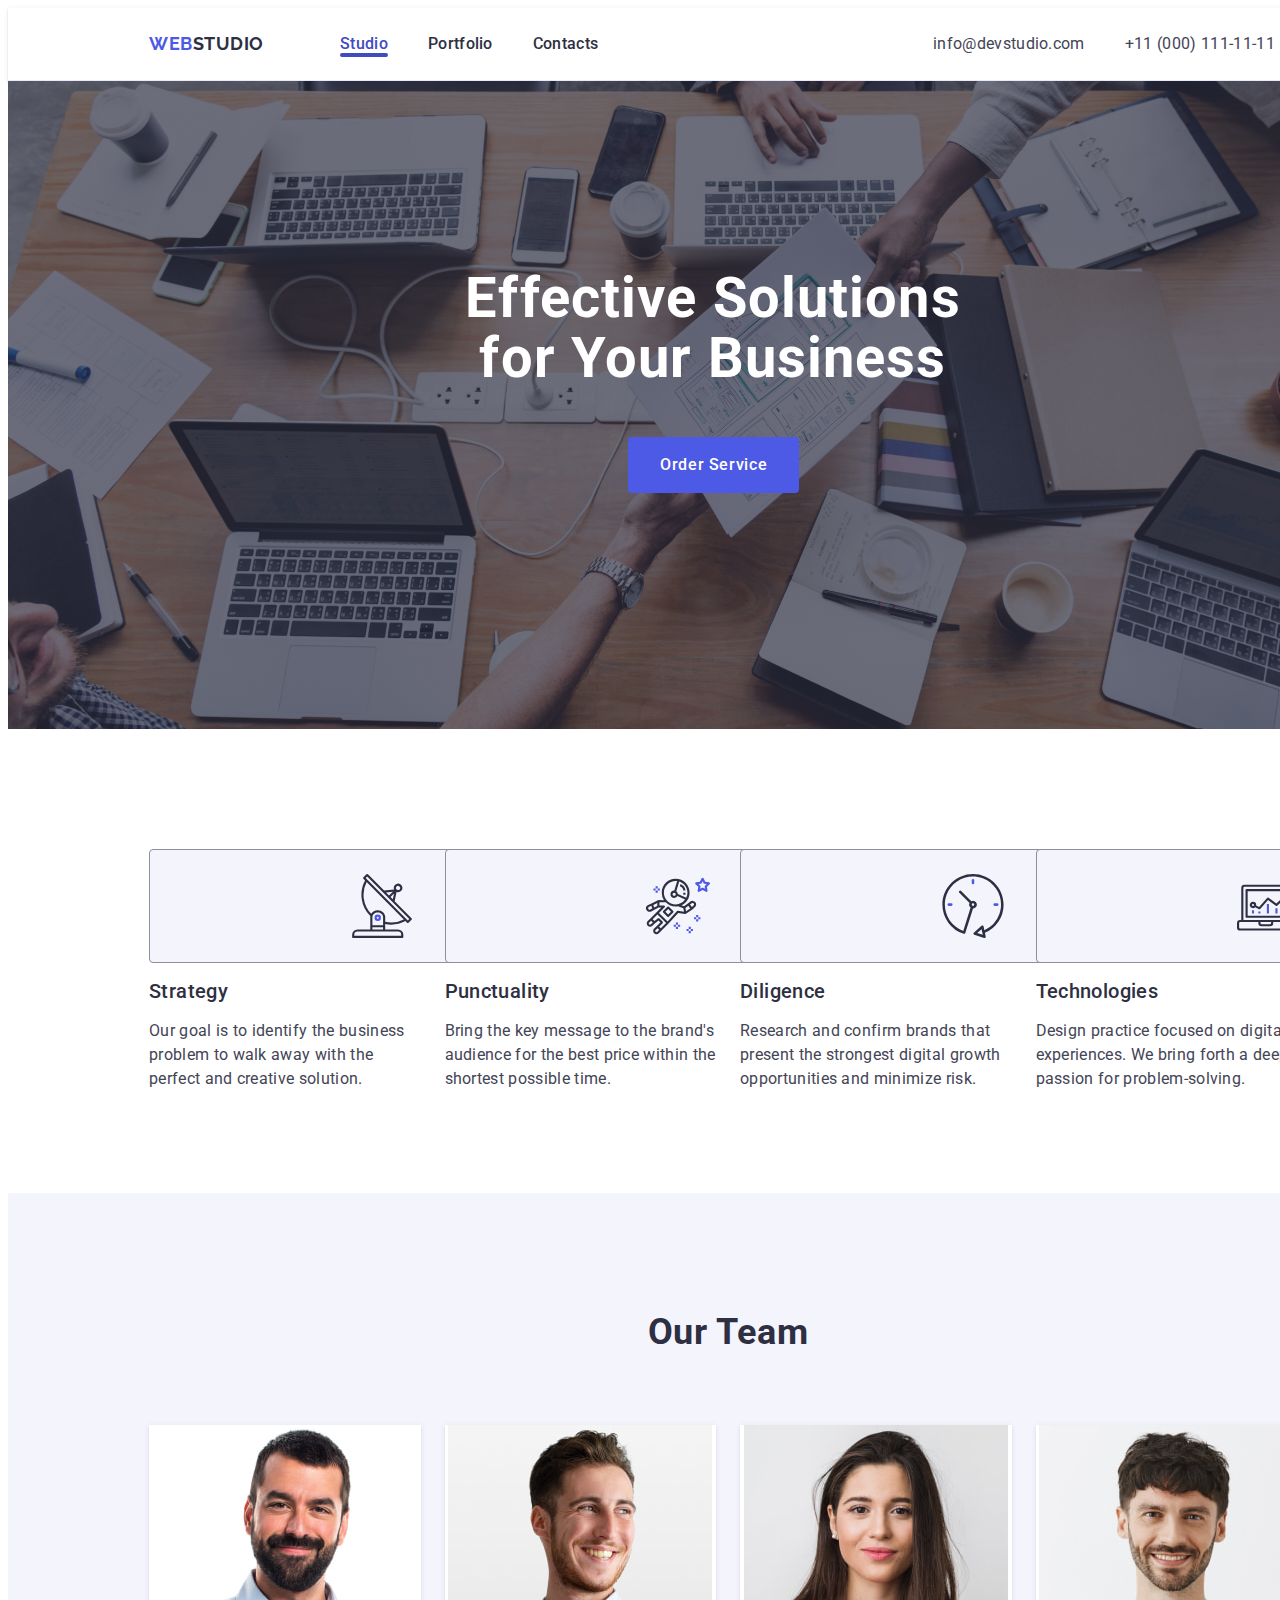
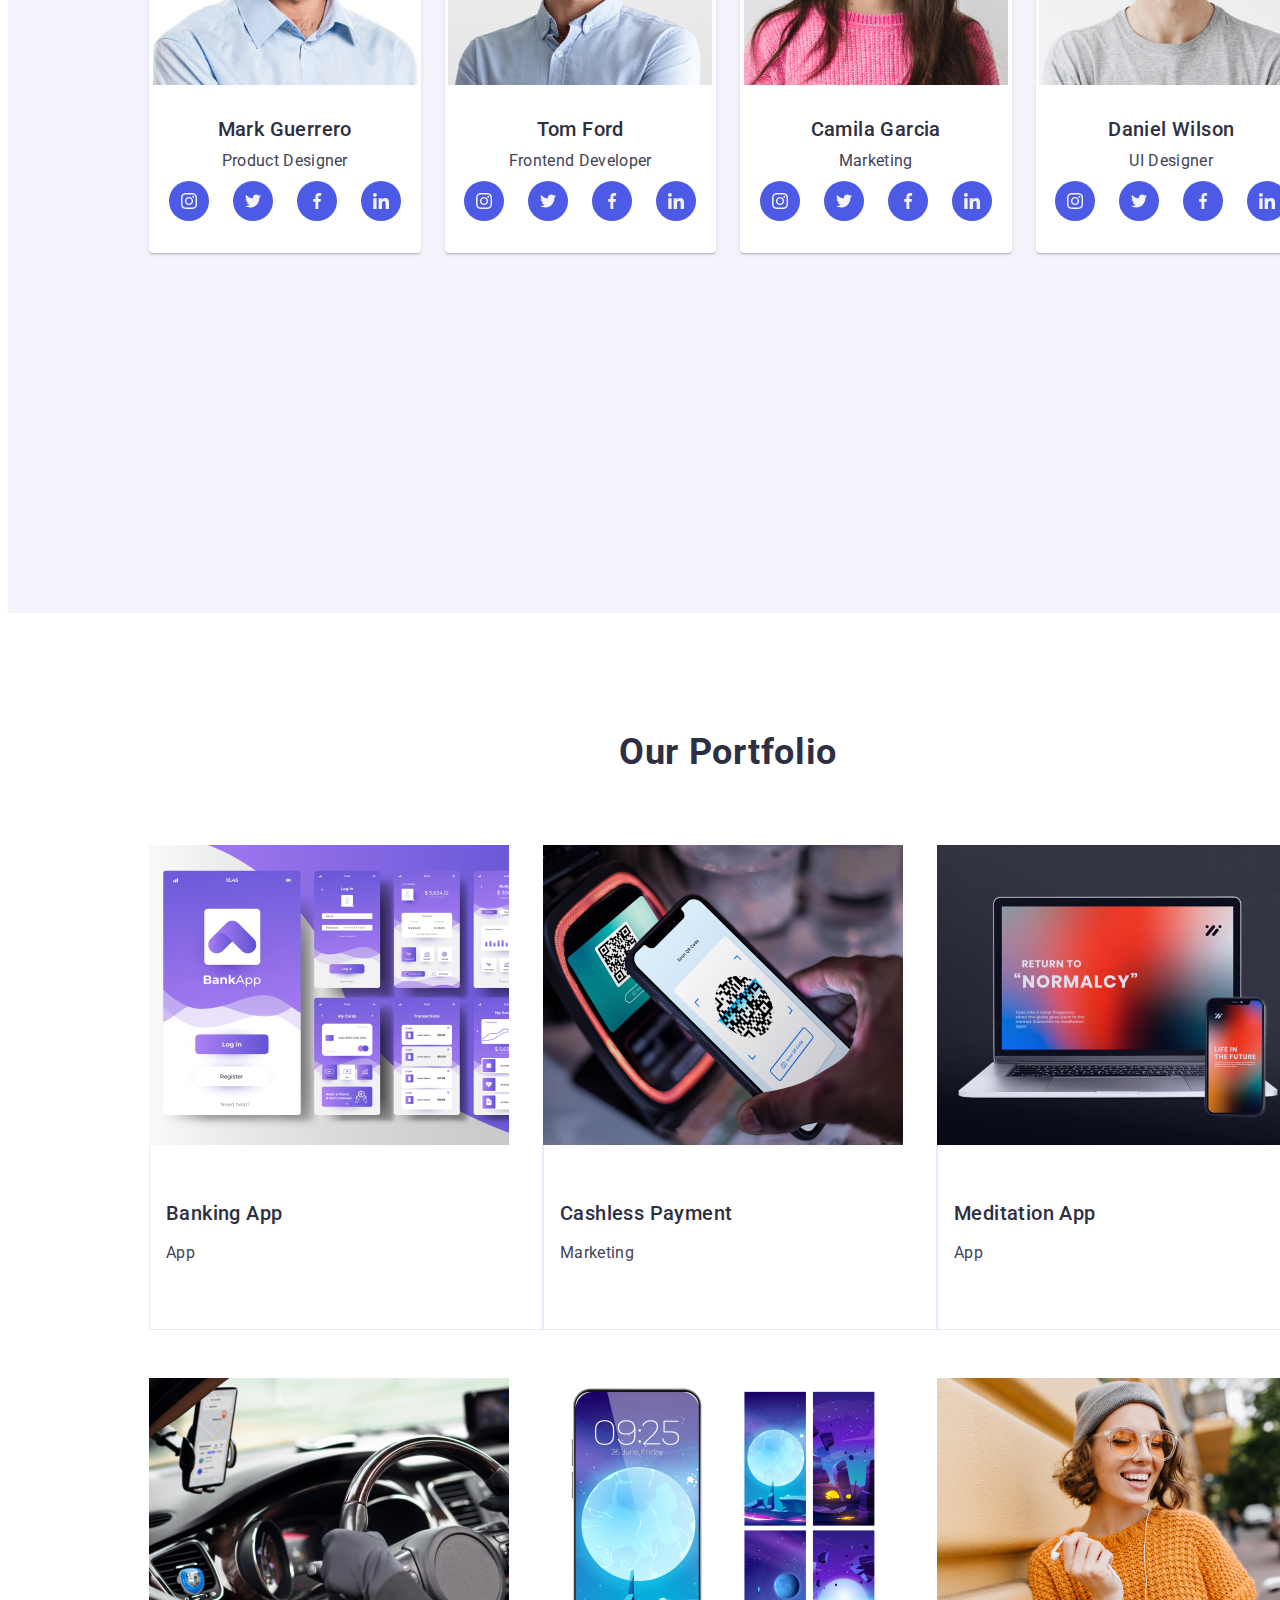
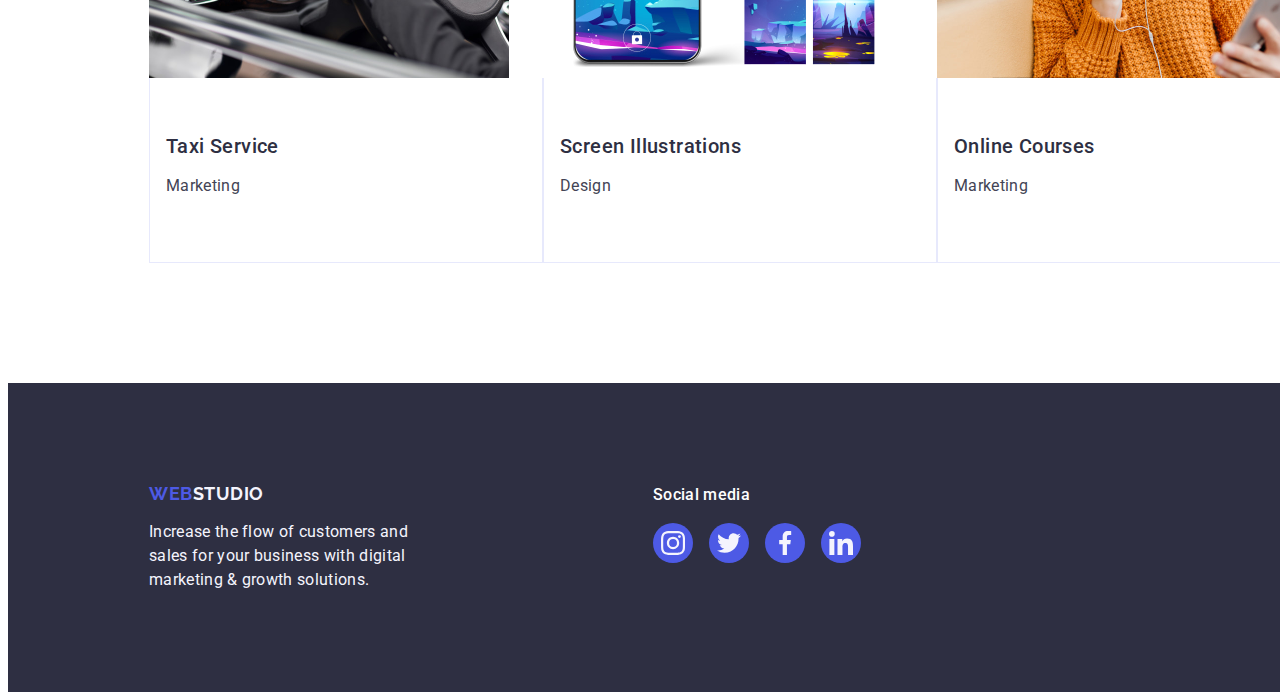
==== commit c3ec2004: "add all files" ====
--- a/index.html
+++ b/index.html
@@ -60,7 +60,7 @@
             <li class="adv">
               <div class="adv-icon">
                 <svg class="icon" width="64" height="64">
-                  <use href="./images/icons.svg#antenna-icon"></use>
+                  <use href="./images/icon/icons.svg#antenna-icon"></use>
                 </svg>
               </div>
               <h3 class="advanced-list">Strategy</h3>
@@ -72,7 +72,7 @@
             <li class="adv">
               <div class="adv-icon">
                 <svg class="icon" width="64" height="64">
-                  <use href="./images/icons.svg#astronaut-icon"></use>
+                  <use href="./images/icon/icons.svg#astronaut-icon"></use>
                 </svg>
               </div>
               <h3 class="advanced-list">Punctuality</h3>
@@ -84,7 +84,7 @@
             <li class="adv">
               <div class="adv-icon">
                 <svg class="icon" width="64" height="64">
-                  <use href="./images/icons.svg#clock-icon"></use>
+                  <use href="./images/icon/icons.svg#clock-icon"></use>
                 </svg>
               </div>
               <h3 class="advanced-list">Diligence</h3>
@@ -96,7 +96,7 @@
             <li class="adv">
               <div class="adv-icon">
                 <svg class="icon" width="64" height="64">
-                  <use href="./images/icons.svg#diagram-icon"></use>
+                  <use href="./images/icon/icons.svg#diagram-icon"></use>
                 </svg>
               </div>
               <h3 class="advanced-list">Technologies</h3>
@@ -126,28 +126,30 @@
                   <li class="social-list">
                     <a class="social-list-folow" href="">
                       <svg class="icon" width="16" height="16">
-                        <use href="./images/icons.svg#instagram-icon"></use>
-                      </svg>
-                    </a>
-                  </li>
-                  <li class="social-list">
-                    <a class="social-list-folow" href="">
-                      <svg class="icon" width="16" height="16">
-                        <use href="./images/icons.svg#twitter-icon"></use>
-                      </svg>
-                    </a>
-                  </li>
-                  <li class="social-list">
-                    <a class="social-list-folow" href="">
-                      <svg class="icon" width="16" height="16">
-                        <use href="./images/icons.svg#facebook-icon"></use>
-                      </svg>
-                    </a>
-                  </li>
-                  <li class="social-list">
-                    <a class="social-list-folow" href="">
-                      <svg class="icon" width="16" height="16">
-                        <use href="./images/icons.svg#linkedin-icon"></use>
+                        <use
+                          href="./images/icon/icons.svg#instagram-icon"
+                        ></use>
+                      </svg>
+                    </a>
+                  </li>
+                  <li class="social-list">
+                    <a class="social-list-folow" href="">
+                      <svg class="icon" width="16" height="16">
+                        <use href="./images/icon/icons.svg#twitter-icon"></use>
+                      </svg>
+                    </a>
+                  </li>
+                  <li class="social-list">
+                    <a class="social-list-folow" href="">
+                      <svg class="icon" width="16" height="16">
+                        <use href="./images/icon/icons.svg#facebook-icon"></use>
+                      </svg>
+                    </a>
+                  </li>
+                  <li class="social-list">
+                    <a class="social-list-folow" href="">
+                      <svg class="icon" width="16" height="16">
+                        <use href="./images/icon/icons.svg#linkedin-icon"></use>
                       </svg>
                     </a>
                   </li>
@@ -168,28 +170,30 @@
                   <li class="social-list">
                     <a class="social-list-folow" href="">
                       <svg class="icon" width="16" height="16">
-                        <use href="./images/icons.svg#instagram-icon"></use>
-                      </svg>
-                    </a>
-                  </li>
-                  <li class="social-list">
-                    <a class="social-list-folow" href="">
-                      <svg class="icon" width="16" height="16">
-                        <use href="./images/icons.svg#twitter-icon"></use>
-                      </svg>
-                    </a>
-                  </li>
-                  <li class="social-list">
-                    <a class="social-list-folow" href="">
-                      <svg class="icon" width="16" height="16">
-                        <use href="./images/icons.svg#facebook-icon"></use>
-                      </svg>
-                    </a>
-                  </li>
-                  <li class="social-list">
-                    <a class="social-list-folow" href="">
-                      <svg class="icon" width="16" height="16">
-                        <use href="./images/icons.svg#linkedin-icon"></use>
+                        <use
+                          href="./images/icon/icons.svg#instagram-icon"
+                        ></use>
+                      </svg>
+                    </a>
+                  </li>
+                  <li class="social-list">
+                    <a class="social-list-folow" href="">
+                      <svg class="icon" width="16" height="16">
+                        <use href="./images/icon/icons.svg#twitter-icon"></use>
+                      </svg>
+                    </a>
+                  </li>
+                  <li class="social-list">
+                    <a class="social-list-folow" href="">
+                      <svg class="icon" width="16" height="16">
+                        <use href="./images/icon/icons.svg#facebook-icon"></use>
+                      </svg>
+                    </a>
+                  </li>
+                  <li class="social-list">
+                    <a class="social-list-folow" href="">
+                      <svg class="icon" width="16" height="16">
+                        <use href="./images/icon/icons.svg#linkedin-icon"></use>
                       </svg>
                     </a>
                   </li>
@@ -210,28 +214,30 @@
                   <li class="social-list">
                     <a class="social-list-folow" href="">
                       <svg class="icon" width="16" height="16">
-                        <use href="./images/icons.svg#instagram-icon"></use>
-                      </svg>
-                    </a>
-                  </li>
-                  <li class="social-list">
-                    <a class="social-list-folow" href="">
-                      <svg class="icon" width="16" height="16">
-                        <use href="./images/icons.svg#twitter-icon"></use>
-                      </svg>
-                    </a>
-                  </li>
-                  <li class="social-list">
-                    <a class="social-list-folow" href="">
-                      <svg class="icon" width="16" height="16">
-                        <use href="./images/icons.svg#facebook-icon"></use>
-                      </svg>
-                    </a>
-                  </li>
-                  <li class="social-list">
-                    <a class="social-list-folow" href="">
-                      <svg class="icon" width="16" height="16">
-                        <use href="./images/icons.svg#linkedin-icon"></use>
+                        <use
+                          href="./images/icon/icons.svg#instagram-icon"
+                        ></use>
+                      </svg>
+                    </a>
+                  </li>
+                  <li class="social-list">
+                    <a class="social-list-folow" href="">
+                      <svg class="icon" width="16" height="16">
+                        <use href="./images/icon/icons.svg#twitter-icon"></use>
+                      </svg>
+                    </a>
+                  </li>
+                  <li class="social-list">
+                    <a class="social-list-folow" href="">
+                      <svg class="icon" width="16" height="16">
+                        <use href="./images/icon/icons.svg#facebook-icon"></use>
+                      </svg>
+                    </a>
+                  </li>
+                  <li class="social-list">
+                    <a class="social-list-folow" href="">
+                      <svg class="icon" width="16" height="16">
+                        <use href="./images/icon/icons.svg#linkedin-icon"></use>
                       </svg>
                     </a>
                   </li>
@@ -252,28 +258,30 @@
                   <li class="social-list">
                     <a class="social-list-folow" href="">
                       <svg class="icon" width="16" height="16">
-                        <use href="./images/icons.svg#instagram-icon"></use>
-                      </svg>
-                    </a>
-                  </li>
-                  <li class="social-list">
-                    <a class="social-list-folow" href="">
-                      <svg class="icon" width="16" height="16">
-                        <use href="./images/icons.svg#twitter-icon"></use>
-                      </svg>
-                    </a>
-                  </li>
-                  <li class="social-list">
-                    <a class="social-list-folow" href="">
-                      <svg class="icon" width="16" height="16">
-                        <use href="./images/icons.svg#facebook-icon"></use>
-                      </svg>
-                    </a>
-                  </li>
-                  <li class="social-list">
-                    <a class="social-list-folow" href="">
-                      <svg class="icon" width="16" height="16">
-                        <use href="./images/icons.svg#linkedin-icon"></use>
+                        <use
+                          href="./images/icon/icons.svg#instagram-icon"
+                        ></use>
+                      </svg>
+                    </a>
+                  </li>
+                  <li class="social-list">
+                    <a class="social-list-folow" href="">
+                      <svg class="icon" width="16" height="16">
+                        <use href="./images/icon/icons.svg#twitter-icon"></use>
+                      </svg>
+                    </a>
+                  </li>
+                  <li class="social-list">
+                    <a class="social-list-folow" href="">
+                      <svg class="icon" width="16" height="16">
+                        <use href="./images/icon/icons.svg#facebook-icon"></use>
+                      </svg>
+                    </a>
+                  </li>
+                  <li class="social-list">
+                    <a class="social-list-folow" href="">
+                      <svg class="icon" width="16" height="16">
+                        <use href="./images/icon/icons.svg#linkedin-icon"></use>
                       </svg>
                     </a>
                   </li>
@@ -422,28 +430,28 @@
             <li class="social-list">
               <a class="social-list-folow-foot" href="">
                 <svg class="icon" width="24" height="24">
-                  <use href="./images/icons.svg#instagram-icon"></use>
+                  <use href="./images/icon/icons.svg#instagram-icon"></use>
                 </svg>
               </a>
             </li>
             <li class="social-list">
               <a class="social-list-folow-foot" href="">
                 <svg class="icon" width="24" height="24">
-                  <use href="./images/icons.svg#twitter-icon"></use>
+                  <use href="./images/icon/icons.svg#twitter-icon"></use>
                 </svg>
               </a>
             </li>
             <li class="social-list">
               <a class="social-list-folow-foot" href="">
                 <svg class="icon" width="24" height="24">
-                  <use href="./images/icons.svg#facebook-icon"></use>
+                  <use href="./images/icon/icons.svg#facebook-icon"></use>
                 </svg>
               </a>
             </li>
             <li class="social-list">
               <a class="social-list-folow-foot" href="">
                 <svg class="icon" width="24" height="24">
-                  <use href="./images/icons.svg#linkedin-icon"></use>
+                  <use href="./images/icon/icons.svg#linkedin-icon"></use>
                 </svg>
               </a>
             </li>
--- a/css/styles.css
+++ b/css/styles.css
@@ -170,7 +170,7 @@
       rgba(46, 47, 66, 0.7),
       rgba(46, 47, 66, 0.7)
     ),
-    url(/images/people-office.jpg);
+    url(../images/backgrnd/people-office.jpg);
   background-repeat: no-repeat;
   background-position: center;
   background-size: cover;
@@ -571,7 +571,7 @@
 .icon {
   display: inline-block;
   background-repeat: no-repeat;
-  background-image: url(sprite.svg);
+  background-image: url(../images/icon/icons.svg);
   --fill: #f4f4fd;
   fill: var(--fill);
 }
